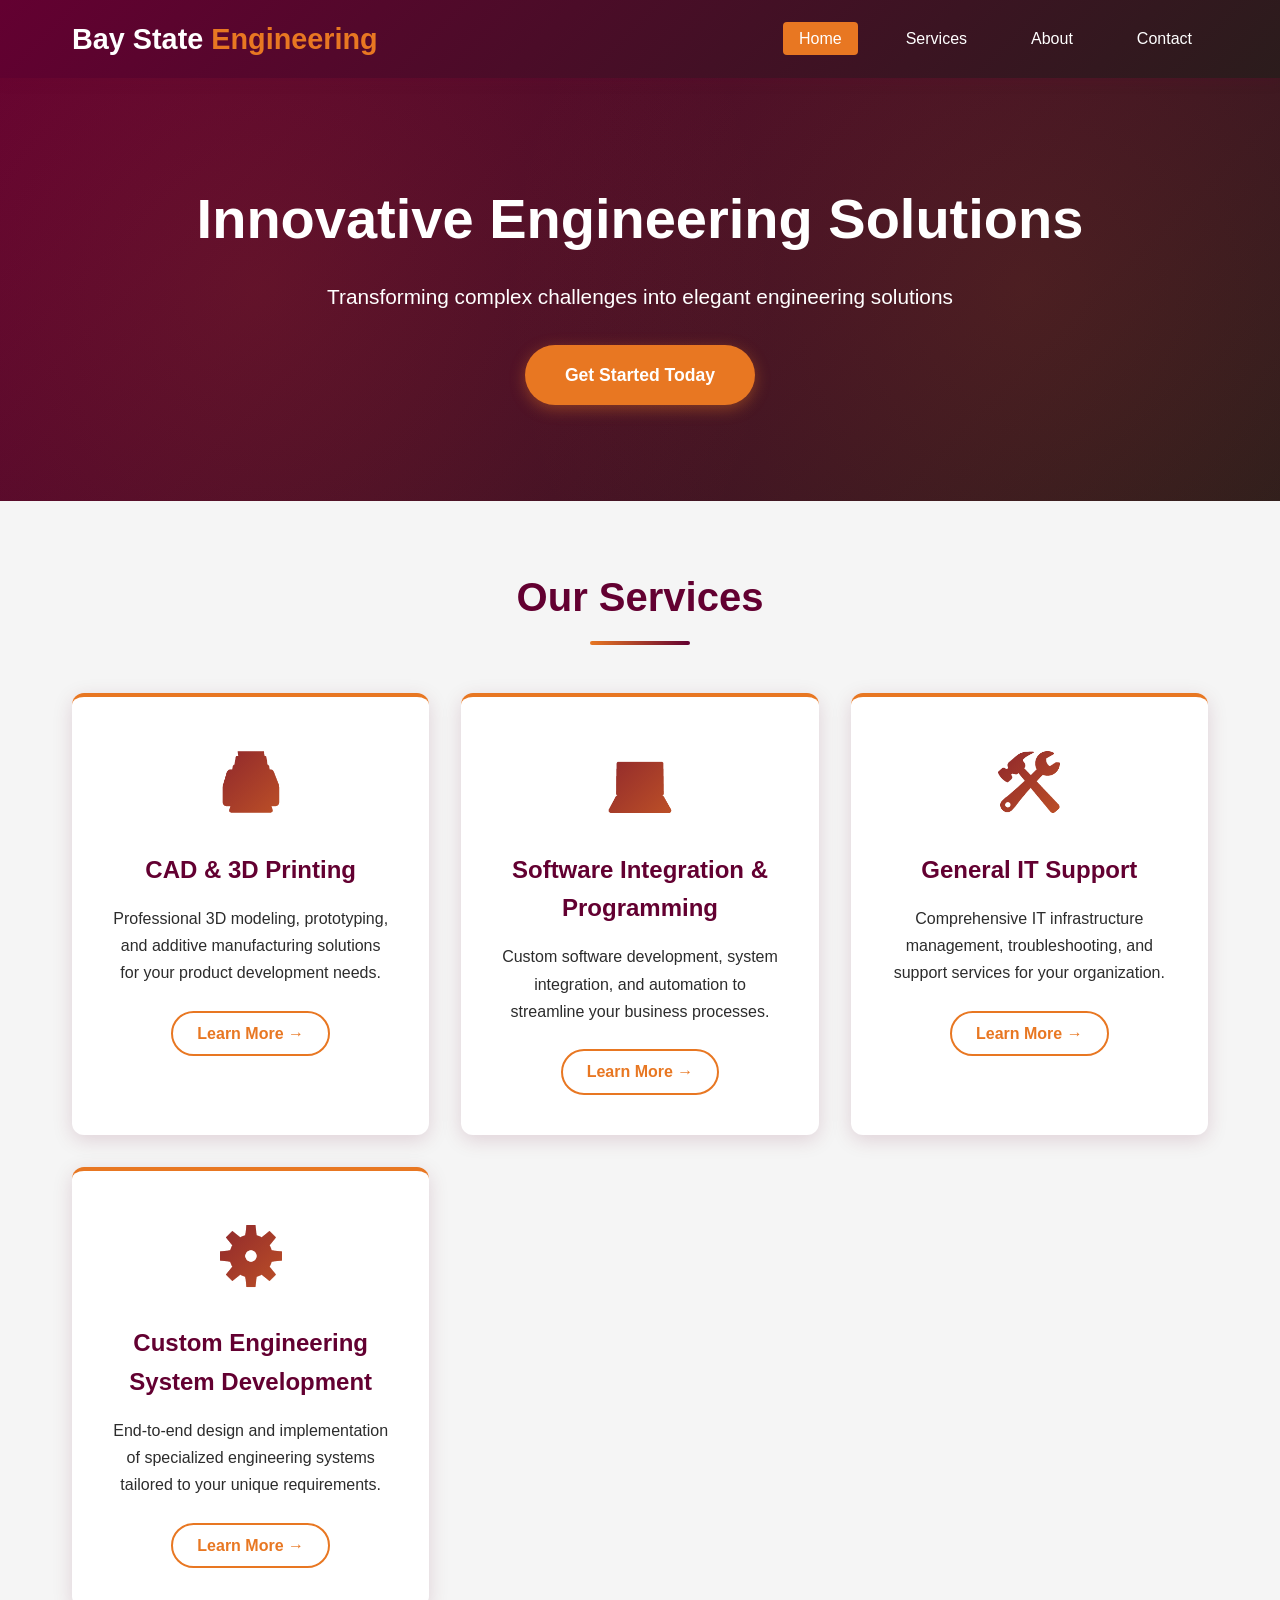
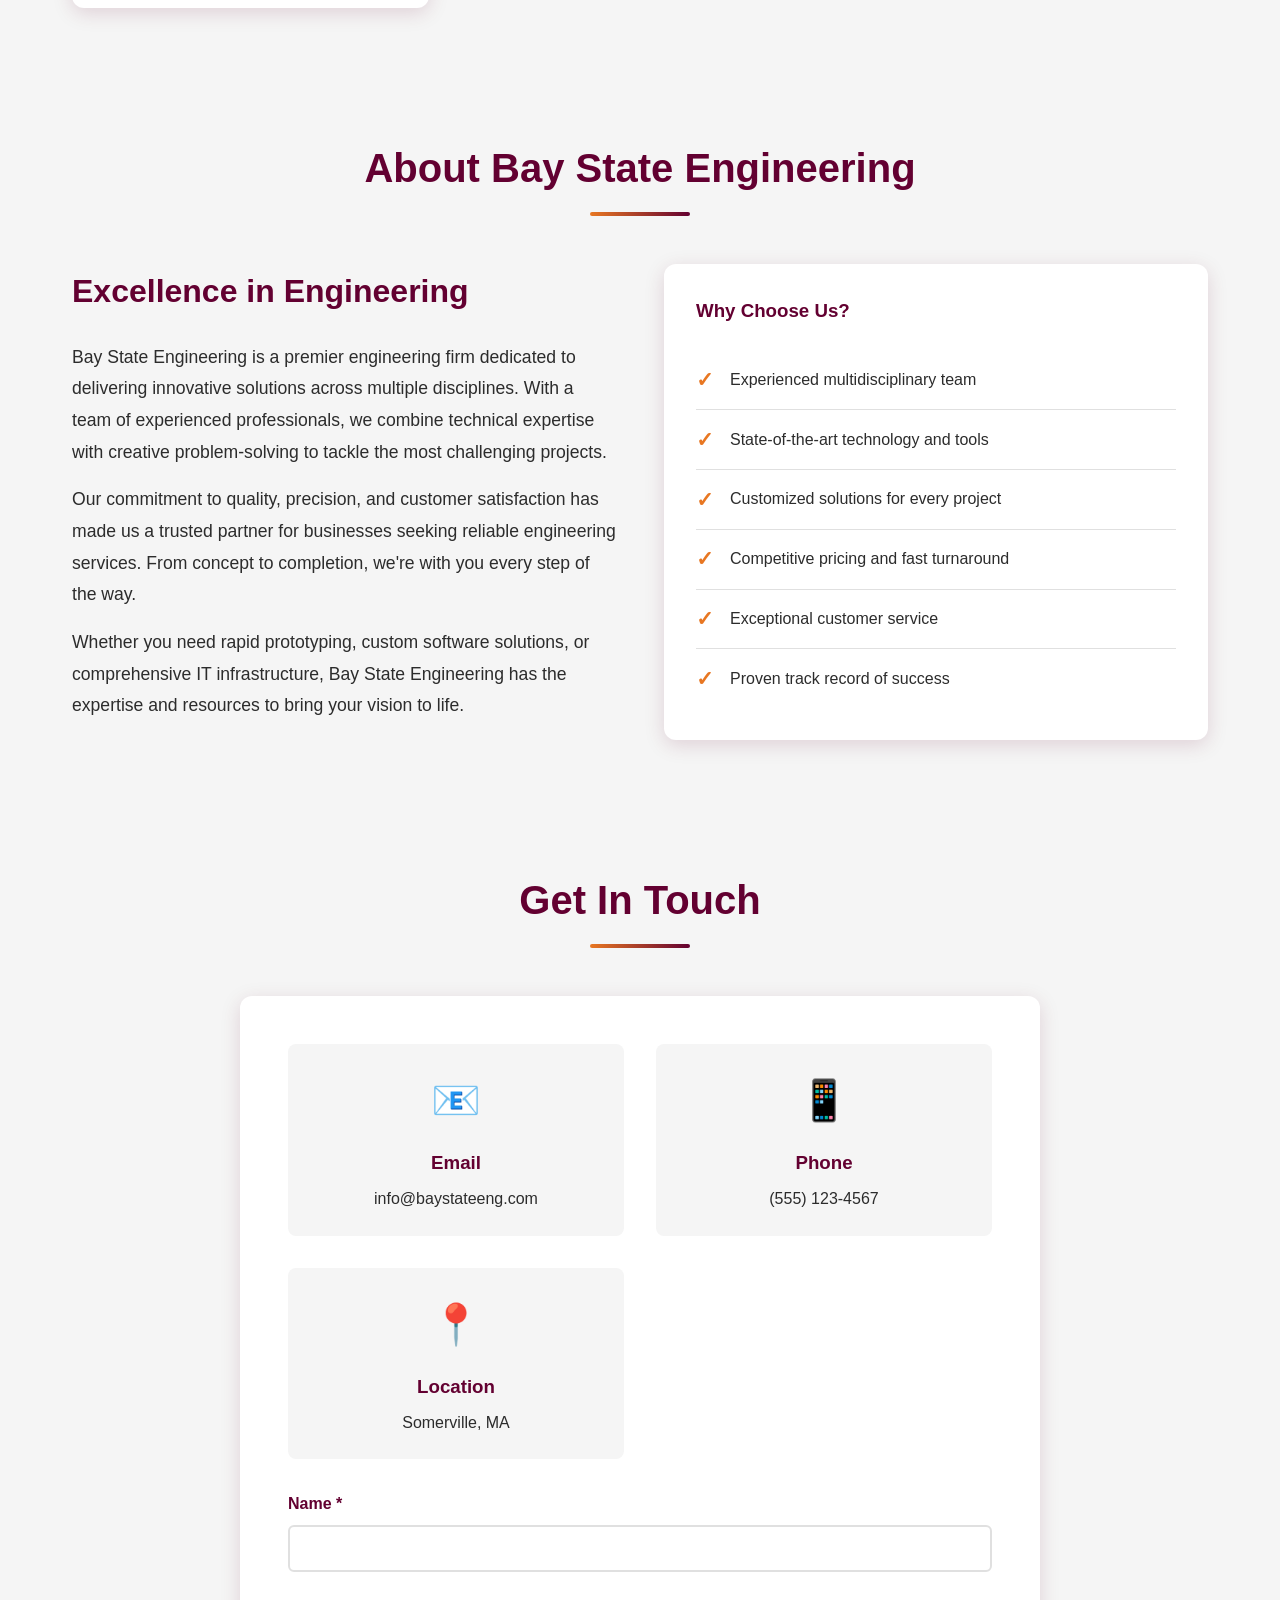
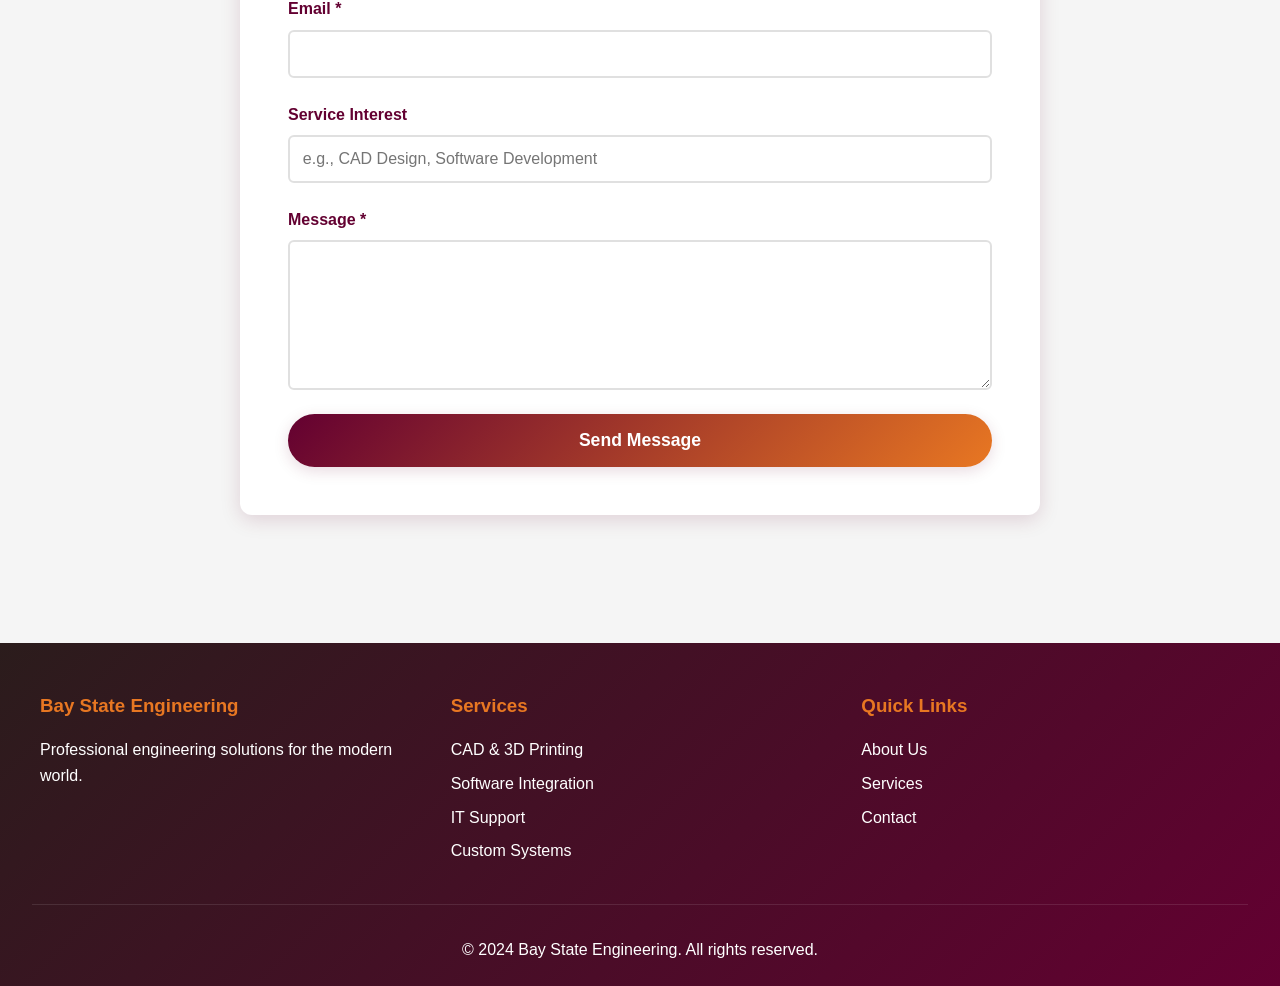
==== index.html @ 63175901 "Adding in initial website layout" ====
<!DOCTYPE html>
<html lang="en">
<head>
    <meta charset="UTF-8">
    <meta name="viewport" content="width=device-width, initial-scale=1.0">
    <title>Bay State Engineering - Professional Engineering Solutions</title>
    <link rel="stylesheet" href="styles.css">
</head>
<body>
    <!-- Navigation -->
    <nav class="navbar">
        <div class="nav-container">
            <a href="index.html" class="logo">
                <span>Bay State</span> <span class="logo-accent">Engineering</span>
            </a>
            <ul class="nav-menu">
                <li><a href="index.html">Home</a></li>
                <li><a href="#services">Services</a></li>
                <li><a href="#about">About</a></li>
                <li><a href="#contact">Contact</a></li>
            </ul>
        </div>
    </nav>

    <!-- Hero Section -->
    <section class="hero">
        <div class="hero-content">
            <h1>Innovative Engineering Solutions</h1>
            <p>Transforming complex challenges into elegant engineering solutions</p>
            <a href="#contact" class="cta-button">Get Started Today</a>
        </div>
    </section>

    <!-- Services Section -->
    <section id="services" class="container">
        <h2 class="section-title">Our Services</h2>
        <div class="services-grid">
            <div class="service-card">
                <div class="service-icon">🖨️</div>
                <h3>CAD & 3D Printing</h3>
                <p>Professional 3D modeling, prototyping, and additive manufacturing solutions for your product development needs.</p>
                <a href="cad-3d-printing.html" class="service-link">Learn More →</a>
            </div>

            <div class="service-card">
                <div class="service-icon">💻</div>
                <h3>Software Integration & Programming</h3>
                <p>Custom software development, system integration, and automation to streamline your business processes.</p>
                <a href="software-integration.html" class="service-link">Learn More →</a>
            </div>

            <div class="service-card">
                <div class="service-icon">🛠️</div>
                <h3>General IT Support</h3>
                <p>Comprehensive IT infrastructure management, troubleshooting, and support services for your organization.</p>
                <a href="it-support.html" class="service-link">Learn More →</a>
            </div>

            <div class="service-card">
                <div class="service-icon">⚙️</div>
                <h3>Custom Engineering System Development</h3>
                <p>End-to-end design and implementation of specialized engineering systems tailored to your unique requirements.</p>
                <a href="custom-systems.html" class="service-link">Learn More →</a>
            </div>
        </div>
    </section>

    <!-- About Section -->
    <section id="about" class="container">
        <h2 class="section-title">About Bay State Engineering</h2>
        <div class="about-content">
            <div class="about-text">
                <h2>Excellence in Engineering</h2>
                <p>Bay State Engineering is a premier engineering firm dedicated to delivering innovative solutions across multiple disciplines. With a team of experienced professionals, we combine technical expertise with creative problem-solving to tackle the most challenging projects.</p>
                <p>Our commitment to quality, precision, and customer satisfaction has made us a trusted partner for businesses seeking reliable engineering services. From concept to completion, we're with you every step of the way.</p>
                <p>Whether you need rapid prototyping, custom software solutions, or comprehensive IT infrastructure, Bay State Engineering has the expertise and resources to bring your vision to life.</p>
            </div>
            <div class="about-features">
                <h3>Why Choose Us?</h3>
                <ul>
                    <li>Experienced multidisciplinary team</li>
                    <li>State-of-the-art technology and tools</li>
                    <li>Customized solutions for every project</li>
                    <li>Competitive pricing and fast turnaround</li>
                    <li>Exceptional customer service</li>
                    <li>Proven track record of success</li>
                </ul>
            </div>
        </div>
    </section>

    <!-- Contact Section -->
    <section id="contact" class="container">
        <h2 class="section-title">Get In Touch</h2>
        <div class="contact-container">
            <div class="contact-info">
                <div class="contact-item">
                    <div class="contact-item-icon">📧</div>
                    <h3>Email</h3>
                    <p>info@baystateeng.com</p>
                </div>
                <div class="contact-item">
                    <div class="contact-item-icon">📱</div>
                    <h3>Phone</h3>
                    <p>(555) 123-4567</p>
                </div>
                <div class="contact-item">
                    <div class="contact-item-icon">📍</div>
                    <h3>Location</h3>
                    <p>Somerville, MA</p>
                </div>
            </div>

            <form class="contact-form" onsubmit="handleSubmit(event)">
                <div class="form-group">
                    <label for="name">Name *</label>
                    <input type="text" id="name" name="name" required>
                </div>
                <div class="form-group">
                    <label for="email">Email *</label>
                    <input type="email" id="email" name="email" required>
                </div>
                <div class="form-group">
                    <label for="service">Service Interest</label>
                    <input type="text" id="service" name="service" placeholder="e.g., CAD Design, Software Development">
                </div>
                <div class="form-group">
                    <label for="message">Message *</label>
                    <textarea id="message" name="message" required></textarea>
                </div>
                <button type="submit" class="submit-button">Send Message</button>
            </form>
        </div>
    </section>

    <!-- Footer -->
    <footer class="footer">
        <div class="footer-content">
            <div class="footer-section">
                <h3>Bay State Engineering</h3>
                <p>Professional engineering solutions for the modern world.</p>
            </div>
            <div class="footer-section">
                <h3>Services</h3>
                <ul>
                    <li><a href="cad-3d-printing.html">CAD & 3D Printing</a></li>
                    <li><a href="software-integration.html">Software Integration</a></li>
                    <li><a href="it-support.html">IT Support</a></li>
                    <li><a href="custom-systems.html">Custom Systems</a></li>
                </ul>
            </div>
            <div class="footer-section">
                <h3>Quick Links</h3>
                <ul>
                    <li><a href="#about">About Us</a></li>
                    <li><a href="#services">Services</a></li>
                    <li><a href="#contact">Contact</a></li>
                </ul>
            </div>
        </div>
        <div class="footer-bottom">
            <p>&copy; 2024 Bay State Engineering. All rights reserved.</p>
        </div>
    </footer>

    <script src="script.js"></script>
</body>
</html>
---- styles.css ----
:root {
    --vt-maroon: #630031;
    --vt-orange: #E87722;
    --vt-dark: #2b1c1c;
    --vt-light-gray: #f5f5f5;
    --vt-medium-gray: #e0e0e0;
    --text-dark: #2c2c2c;
    --text-light: #ffffff;
    --shadow: rgba(99, 0, 49, 0.15);
}

* {
    margin: 0;
    padding: 0;
    box-sizing: border-box;
}

body {
    font-family: 'Segoe UI', Tahoma, Geneva, Verdana, sans-serif;
    line-height: 1.6;
    color: var(--text-dark);
    background-color: var(--vt-light-gray);
}

/* Navigation */
.navbar {
    background: linear-gradient(135deg, var(--vt-maroon) 0%, var(--vt-dark) 100%);
    padding: 1rem 0;
    position: sticky;
    top: 0;
    z-index: 1000;
    box-shadow: 0 4px 12px var(--shadow);
}

.nav-container {
    max-width: 1200px;
    margin: 0 auto;
    padding: 0 2rem;
    display: flex;
    justify-content: space-between;
    align-items: center;
}

.logo {
    font-size: 1.8rem;
    font-weight: bold;
    color: var(--text-light);
    text-decoration: none;
    display: flex;
    align-items: center;
    gap: 0.5rem;
}

.logo-accent {
    color: var(--vt-orange);
}

.nav-menu {
    display: flex;
    list-style: none;
    gap: 2rem;
}

.nav-menu a {
    color: var(--text-light);
    text-decoration: none;
    font-weight: 500;
    transition: all 0.3s ease;
    padding: 0.5rem 1rem;
    border-radius: 4px;
}

.nav-menu a:hover {
    background-color: var(--vt-orange);
    transform: translateY(-2px);
}

/* Hero Section */
.hero {
    background: linear-gradient(135deg, var(--vt-maroon) 0%, var(--vt-dark) 100%);
    color: var(--text-light);
    padding: 6rem 2rem;
    text-align: center;
    position: relative;
    overflow: hidden;
}

.hero::before {
    content: '';
    position: absolute;
    top: 0;
    left: 0;
    right: 0;
    bottom: 0;
    background: 
        radial-gradient(circle at 20% 50%, rgba(232, 119, 34, 0.1) 0%, transparent 50%),
        radial-gradient(circle at 80% 50%, rgba(232, 119, 34, 0.1) 0%, transparent 50%);
}

.hero-content {
    max-width: 1200px;
    margin: 0 auto;
    position: relative;
    z-index: 1;
}

.hero h1 {
    font-size: 3.5rem;
    margin-bottom: 1rem;
    animation: fadeInUp 0.8s ease;
}

.hero p {
    font-size: 1.3rem;
    margin-bottom: 2rem;
    opacity: 0.95;
    animation: fadeInUp 0.8s ease 0.2s both;
}

.cta-button {
    display: inline-block;
    background-color: var(--vt-orange);
    color: var(--text-light);
    padding: 1rem 2.5rem;
    text-decoration: none;
    border-radius: 50px;
    font-weight: bold;
    font-size: 1.1rem;
    transition: all 0.3s ease;
    box-shadow: 0 4px 15px rgba(232, 119, 34, 0.4);
    animation: fadeInUp 0.8s ease 0.4s both;
}

.cta-button:hover {
    transform: translateY(-3px);
    box-shadow: 0 6px 20px rgba(232, 119, 34, 0.6);
}

/* Container */
.container {
    max-width: 1200px;
    margin: 0 auto;
    padding: 4rem 2rem;
}

/* Section Headings */
.section-title {
    text-align: center;
    font-size: 2.5rem;
    color: var(--vt-maroon);
    margin-bottom: 3rem;
    position: relative;
    padding-bottom: 1rem;
}

.section-title::after {
    content: '';
    position: absolute;
    bottom: 0;
    left: 50%;
    transform: translateX(-50%);
    width: 100px;
    height: 4px;
    background: linear-gradient(90deg, var(--vt-orange), var(--vt-maroon));
    border-radius: 2px;
}

/* Services Grid */
.services-grid {
    display: grid;
    grid-template-columns: repeat(auto-fit, minmax(280px, 1fr));
    gap: 2rem;
    margin-top: 3rem;
}

.service-card {
    background: white;
    padding: 2.5rem;
    border-radius: 12px;
    box-shadow: 0 5px 20px var(--shadow);
    transition: all 0.3s ease;
    border-top: 4px solid var(--vt-orange);
    text-align: center;
}

.service-card:hover {
    transform: translateY(-10px);
    box-shadow: 0 10px 30px rgba(99, 0, 49, 0.25);
}

.service-icon {
    font-size: 3.5rem;
    margin-bottom: 1.5rem;
    background: linear-gradient(135deg, var(--vt-maroon), var(--vt-orange));
    -webkit-background-clip: text;
    -webkit-text-fill-color: transparent;
    background-clip: text;
}

.service-card h3 {
    color: var(--vt-maroon);
    font-size: 1.5rem;
    margin-bottom: 1rem;
}

.service-card p {
    color: var(--text-dark);
    margin-bottom: 1.5rem;
    line-height: 1.7;
}

.service-link {
    display: inline-block;
    color: var(--vt-orange);
    text-decoration: none;
    font-weight: bold;
    transition: all 0.3s ease;
    padding: 0.5rem 1.5rem;
    border: 2px solid var(--vt-orange);
    border-radius: 25px;
}

.service-link:hover {
    background-color: var(--vt-orange);
    color: white;
    transform: scale(1.05);
}

/* About Section */
.about-content {
    display: grid;
    grid-template-columns: 1fr 1fr;
    gap: 3rem;
    align-items: center;
}

.about-text h2 {
    color: var(--vt-maroon);
    font-size: 2rem;
    margin-bottom: 1.5rem;
}

.about-text p {
    margin-bottom: 1rem;
    line-height: 1.8;
    font-size: 1.1rem;
}

.about-features {
    background: white;
    padding: 2rem;
    border-radius: 12px;
    box-shadow: 0 5px 20px var(--shadow);
}

.about-features h3 {
    color: var(--vt-maroon);
    margin-bottom: 1.5rem;
}

.about-features ul {
    list-style: none;
}

.about-features li {
    padding: 0.8rem 0;
    border-bottom: 1px solid var(--vt-medium-gray);
    display: flex;
    align-items: center;
    gap: 1rem;
}

.about-features li:last-child {
    border-bottom: none;
}

.about-features li::before {
    content: '✓';
    color: var(--vt-orange);
    font-weight: bold;
    font-size: 1.3rem;
}

/* Contact Section */
.contact-container {
    background: white;
    padding: 3rem;
    border-radius: 12px;
    box-shadow: 0 5px 20px var(--shadow);
    max-width: 800px;
    margin: 0 auto;
}

.contact-info {
    display: grid;
    grid-template-columns: repeat(auto-fit, minmax(250px, 1fr));
    gap: 2rem;
    margin-bottom: 2rem;
}

.contact-item {
    text-align: center;
    padding: 1.5rem;
    background: var(--vt-light-gray);
    border-radius: 8px;
}

.contact-item-icon {
    font-size: 2.5rem;
    color: var(--vt-orange);
    margin-bottom: 1rem;
}

.contact-item h3 {
    color: var(--vt-maroon);
    margin-bottom: 0.5rem;
}

.contact-form {
    display: grid;
    gap: 1.5rem;
}

.form-group {
    display: flex;
    flex-direction: column;
}

.form-group label {
    color: var(--vt-maroon);
    font-weight: 600;
    margin-bottom: 0.5rem;
}

.form-group input,
.form-group textarea {
    padding: 0.8rem;
    border: 2px solid var(--vt-medium-gray);
    border-radius: 6px;
    font-family: inherit;
    font-size: 1rem;
    transition: border-color 0.3s ease;
}

.form-group input:focus,
.form-group textarea:focus {
    outline: none;
    border-color: var(--vt-orange);
}

.form-group textarea {
    min-height: 150px;
    resize: vertical;
}

.submit-button {
    background: linear-gradient(135deg, var(--vt-maroon), var(--vt-orange));
    color: white;
    padding: 1rem 2rem;
    border: none;
    border-radius: 50px;
    font-size: 1.1rem;
    font-weight: bold;
    cursor: pointer;
    transition: all 0.3s ease;
    box-shadow: 0 4px 15px var(--shadow);
}

.submit-button:hover {
    transform: translateY(-2px);
    box-shadow: 0 6px 20px rgba(99, 0, 49, 0.3);
}

/* Footer */
.footer {
    background: linear-gradient(135deg, var(--vt-dark) 0%, var(--vt-maroon) 100%);
    color: var(--text-light);
    padding: 3rem 2rem 1.5rem;
    margin-top: 4rem;
}

.footer-content {
    max-width: 1200px;
    margin: 0 auto;
    display: grid;
    grid-template-columns: repeat(auto-fit, minmax(250px, 1fr));
    gap: 2rem;
    margin-bottom: 2rem;
}

.footer-section h3 {
    color: var(--vt-orange);
    margin-bottom: 1rem;
}

.footer-section ul {
    list-style: none;
}

.footer-section ul li {
    margin-bottom: 0.5rem;
}

.footer-section a {
    color: var(--text-light);
    text-decoration: none;
    transition: color 0.3s ease;
}

.footer-section a:hover {
    color: var(--vt-orange);
}

.footer-bottom {
    text-align: center;
    padding-top: 2rem;
    border-top: 1px solid rgba(255, 255, 255, 0.1);
}

/* Service Detail Pages */
.service-header {
    background: linear-gradient(135deg, var(--vt-maroon) 0%, var(--vt-dark) 100%);
    color: white;
    padding: 4rem 2rem;
    text-align: center;
}

.service-header h1 {
    font-size: 3rem;
    margin-bottom: 1rem;
}

.service-detail {
    background: white;
    padding: 3rem;
    border-radius: 12px;
    box-shadow: 0 5px 20px var(--shadow);
    margin-bottom: 2rem;
}

.service-detail h2 {
    color: var(--vt-maroon);
    margin-bottom: 1.5rem;
    font-size: 2rem;
}

.offerings-grid {
    display: grid;
    grid-template-columns: repeat(auto-fit, minmax(250px, 1fr));
    gap: 1.5rem;
    margin: 2rem 0;
}

.offering-item {
    background: var(--vt-light-gray);
    padding: 1.5rem;
    border-radius: 8px;
    border-left: 4px solid var(--vt-orange);
}

.offering-item h4 {
    color: var(--vt-maroon);
    margin-bottom: 0.5rem;
}

.projects-grid {
    display: grid;
    grid-template-columns: repeat(auto-fit, minmax(300px, 1fr));
    gap: 2rem;
    margin: 2rem 0;
}

.project-card {
    background: white;
    border-radius: 8px;
    overflow: hidden;
    box-shadow: 0 3px 15px var(--shadow);
    transition: transform 0.3s ease;
}

.project-card:hover {
    transform: translateY(-5px);
}

.project-placeholder {
    background: linear-gradient(135deg, var(--vt-maroon), var(--vt-orange));
    height: 200px;
    display: flex;
    align-items: center;
    justify-content: center;
    color: white;
    font-size: 3rem;
}

.project-content {
    padding: 1.5rem;
}

.project-content h3 {
    color: var(--vt-maroon);
    margin-bottom: 0.5rem;
}

.scheduling-section {
    background: linear-gradient(135deg, var(--vt-light-gray), white);
    padding: 2rem;
    border-radius: 12px;
    border: 2px solid var(--vt-orange);
}

/* Animations */
@keyframes fadeInUp {
    from {
        opacity: 0;
        transform: translateY(30px);
    }
    to {
        opacity: 1;
        transform: translateY(0);
    }
}

/* Responsive Design */
@media (max-width: 768px) {
    .nav-menu {
        flex-direction: column;
        gap: 1rem;
    }
    
    .hero h1 {
        font-size: 2.5rem;
    }
    
    .about-content {
        grid-template-columns: 1fr;
    }
    
    .services-grid {
        grid-template-columns: 1fr;
    }
    
    .section-title {
        font-size: 2rem;
    }
}
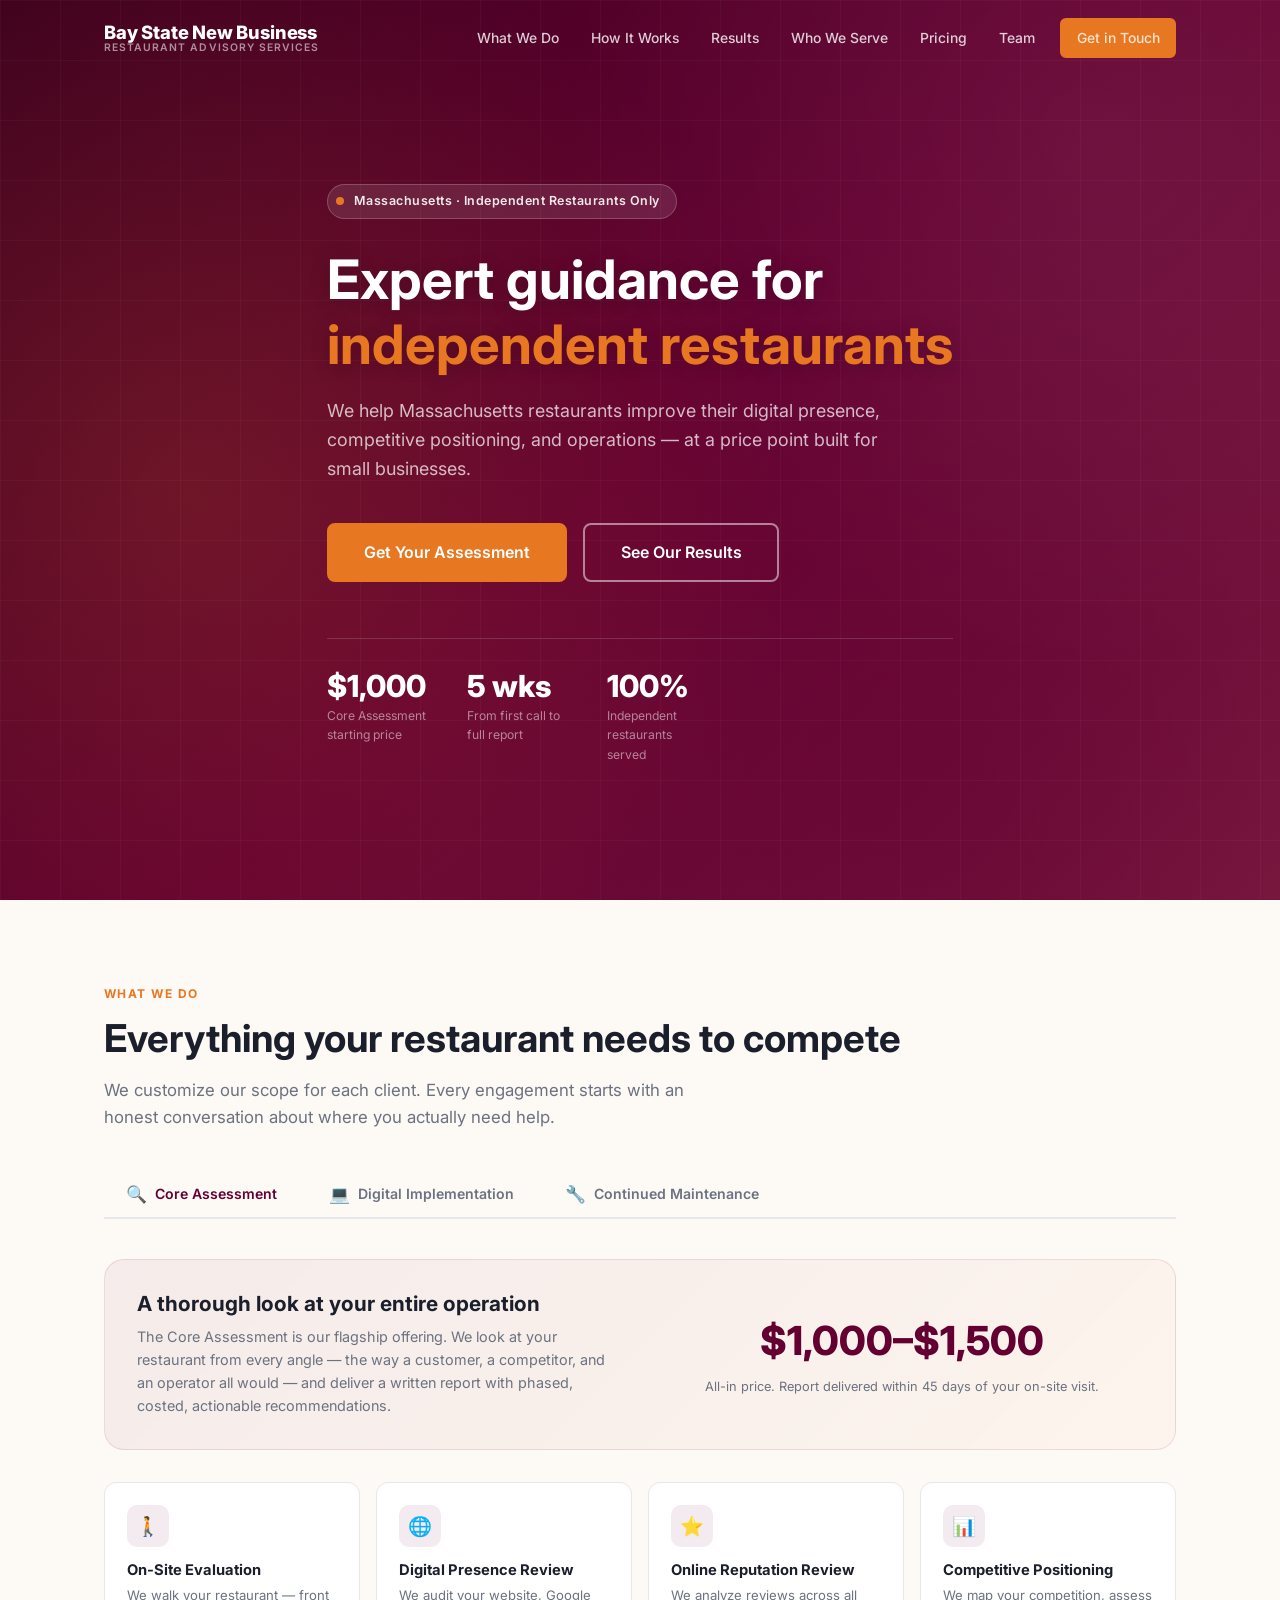
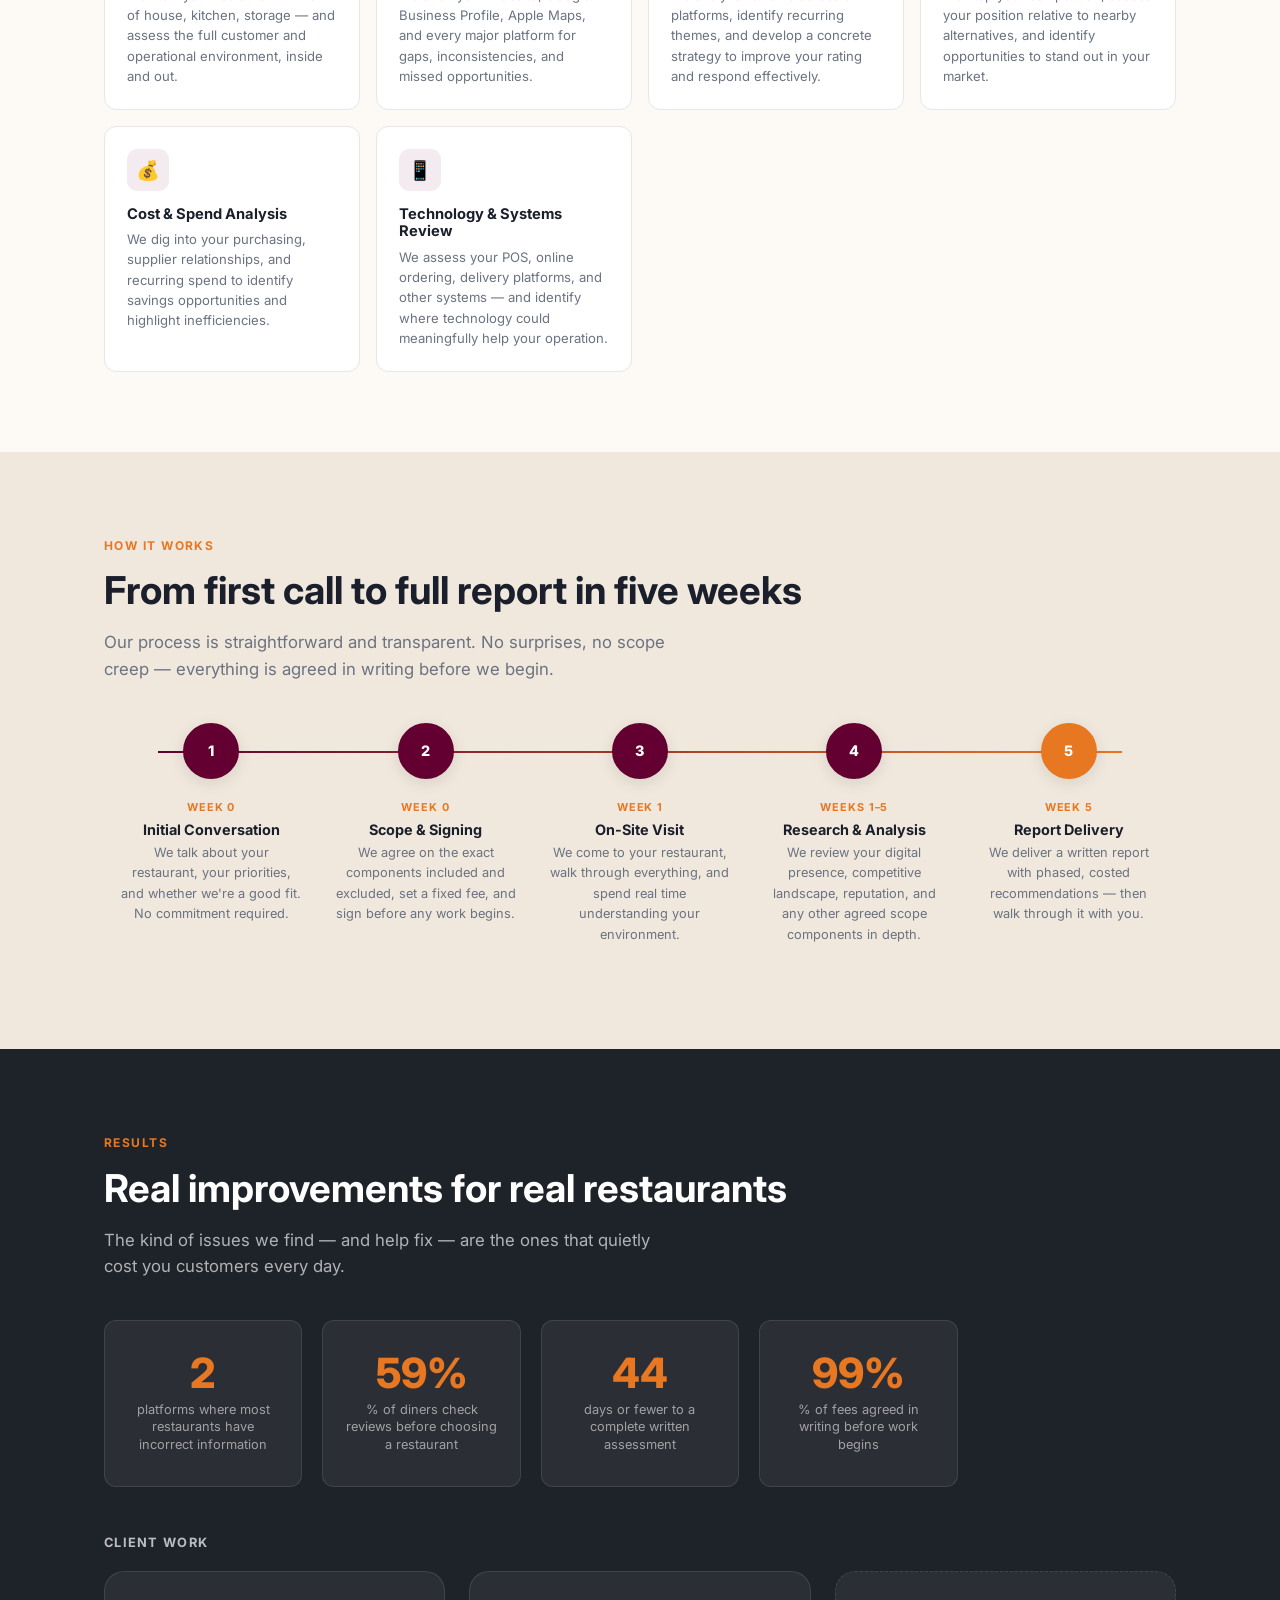
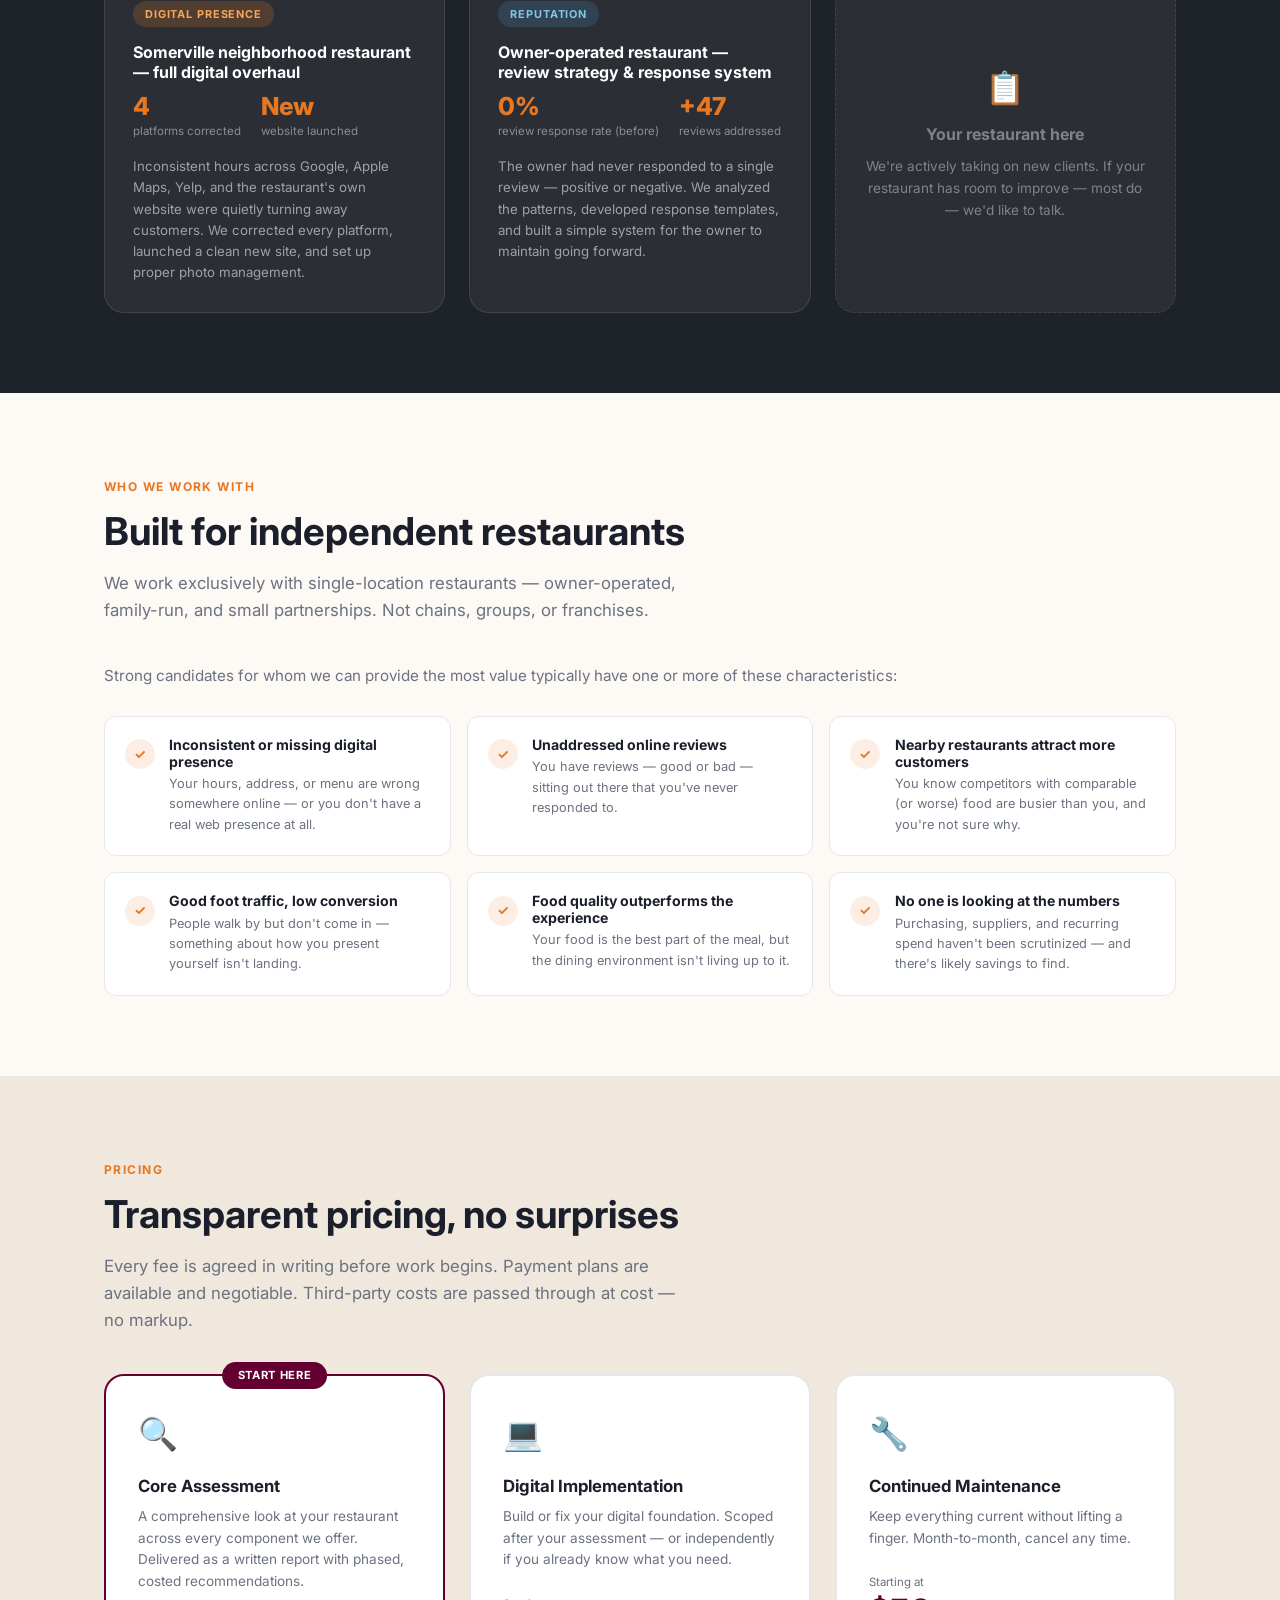
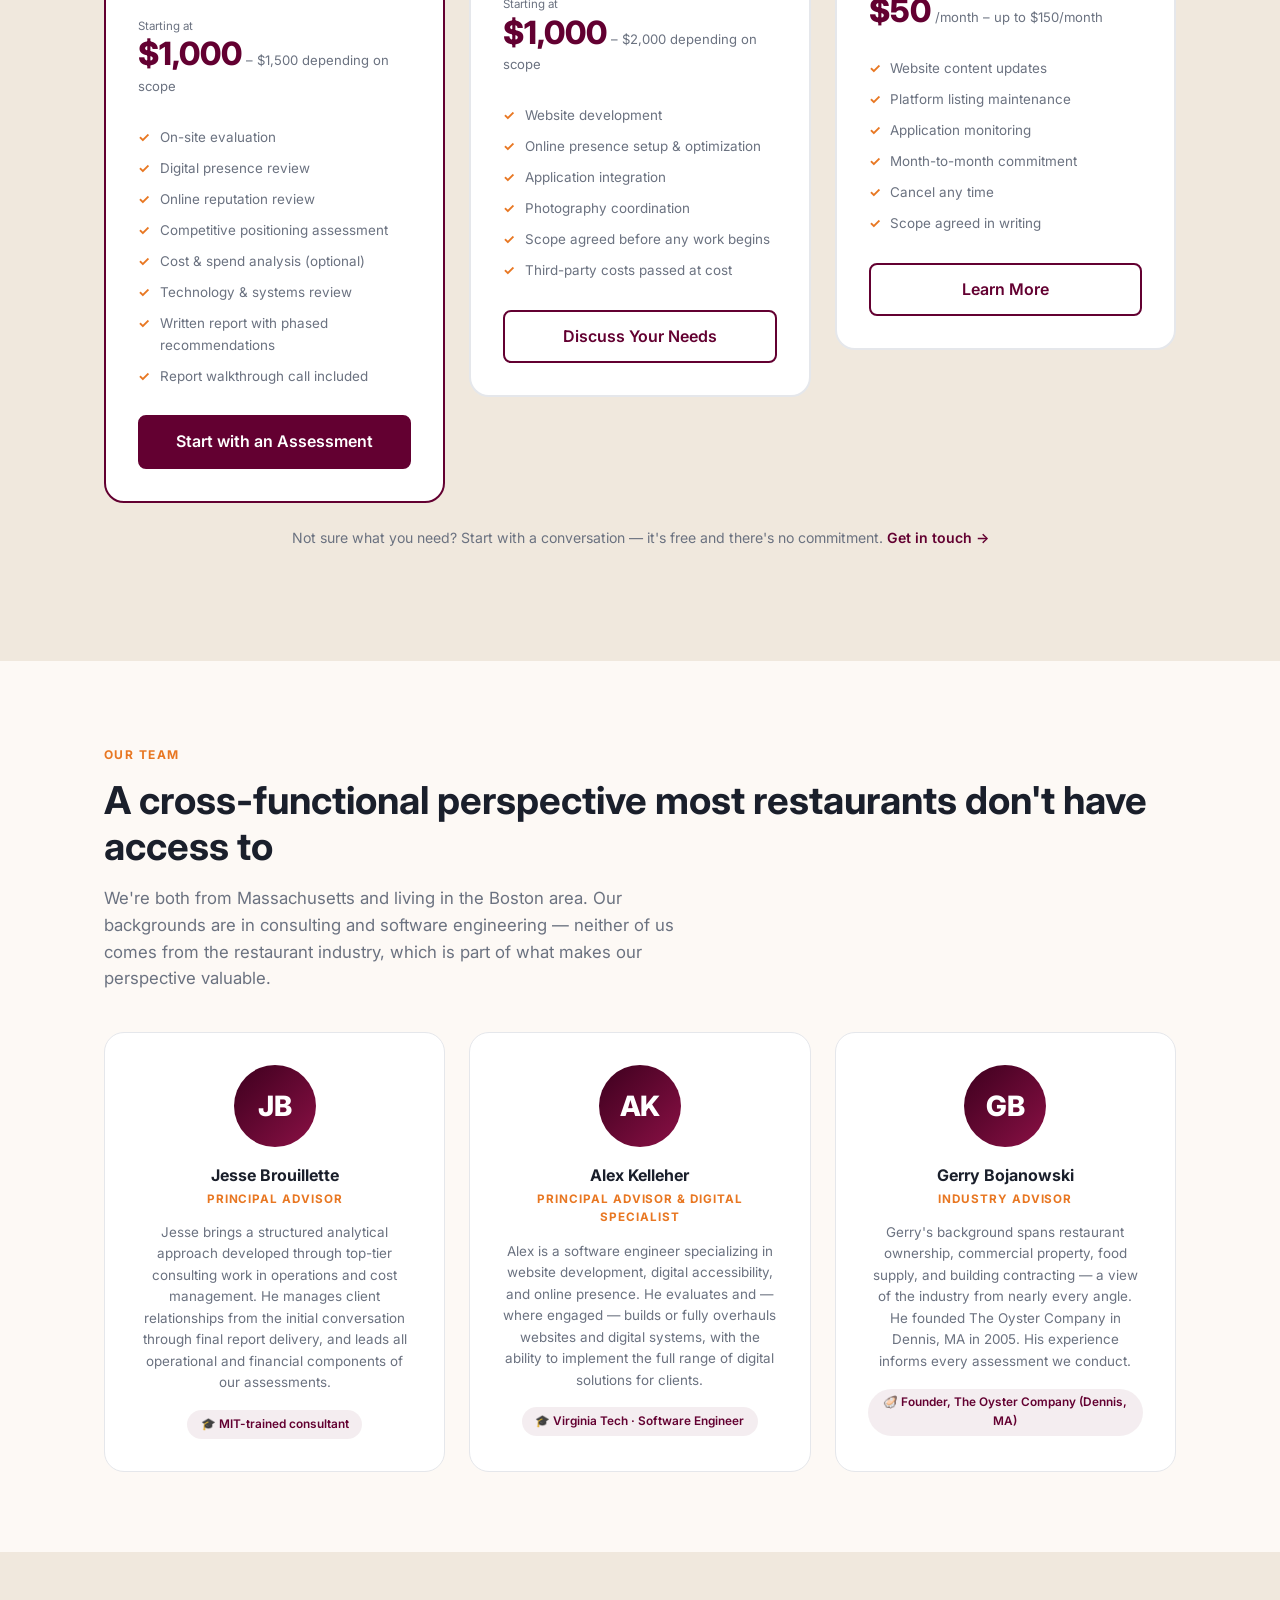
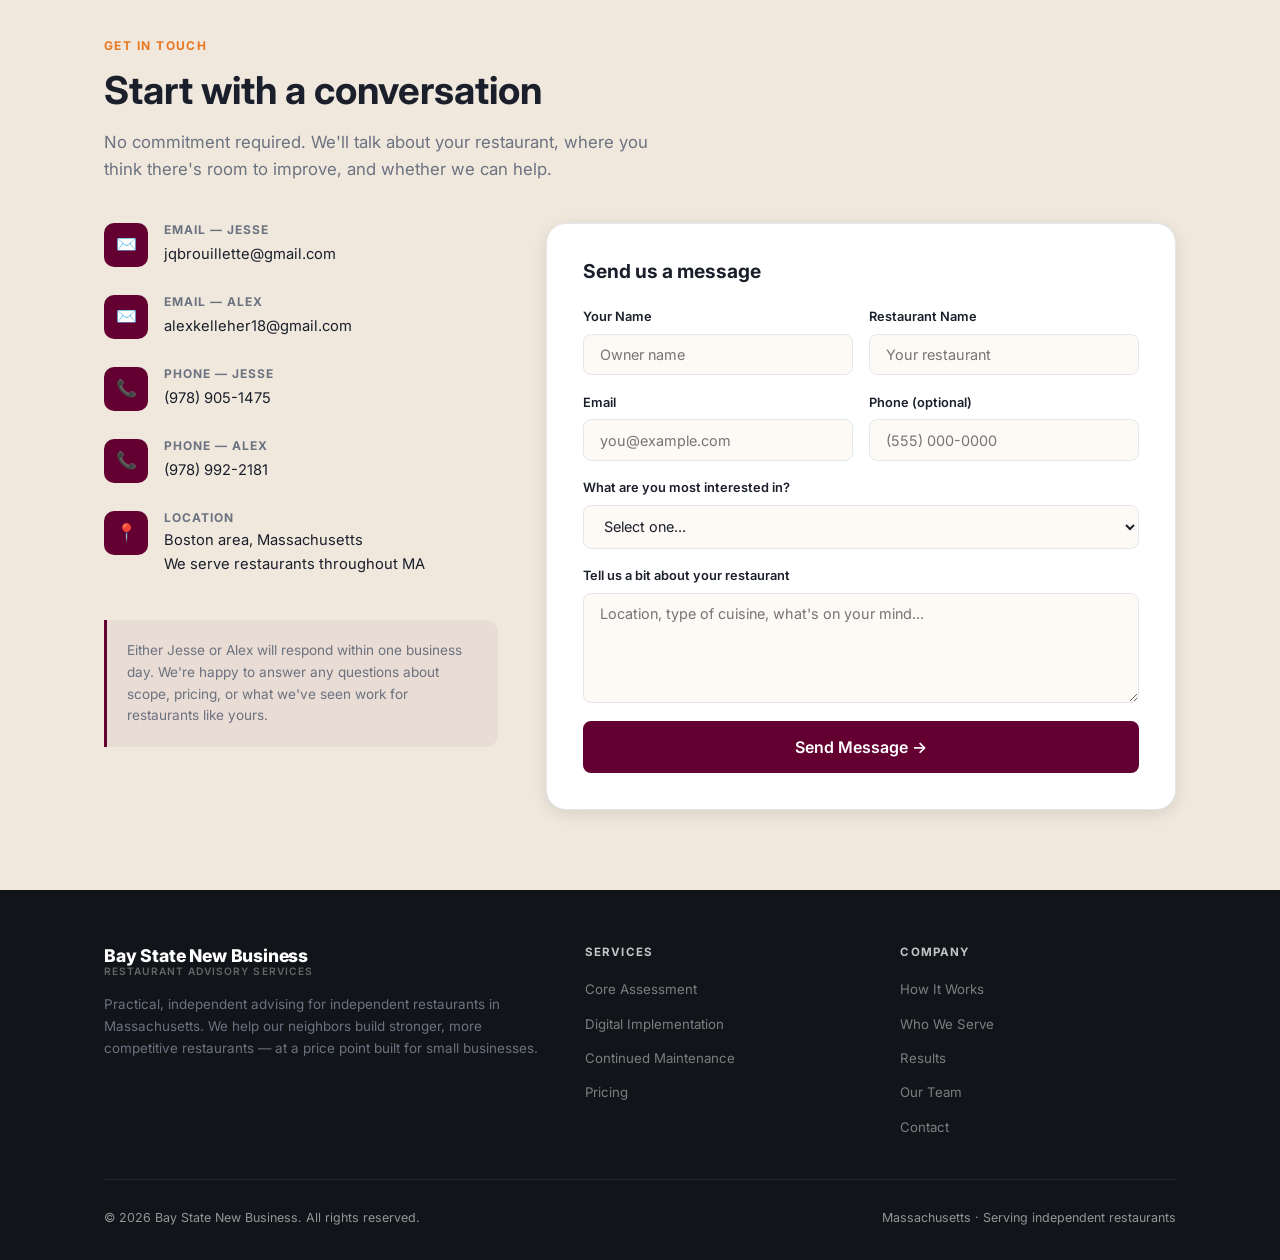
==== commit 8341926d: "Adding in new updates for BSE" ====
--- a/index.html
+++ b/index.html
@@ -1,168 +1,656 @@
 <!DOCTYPE html>
 <html lang="en">
 <head>
-    <meta charset="UTF-8">
-    <meta name="viewport" content="width=device-width, initial-scale=1.0">
-    <title>Bay State Engineering - Professional Engineering Solutions</title>
-    <link rel="stylesheet" href="styles.css">
+  <meta charset="UTF-8" />
+  <meta name="viewport" content="width=device-width, initial-scale=1.0" />
+  <title>Bay State New Business | Restaurant Advisory Services</title>
+  <meta name="description" content="Practical, independent advisory services for independent restaurants in Massachusetts. Digital presence, competitive positioning, and operations — at a price point built for small businesses." />
+  <link rel="preconnect" href="https://fonts.googleapis.com" />
+  <link rel="preconnect" href="https://fonts.gstatic.com" crossorigin />
+  <link href="https://fonts.googleapis.com/css2?family=Inter:wght@400;500;600;700;800&display=swap" rel="stylesheet" />
+  <link rel="stylesheet" href="styles.css" />
 </head>
 <body>
-    <!-- Navigation -->
-    <nav class="navbar">
-        <div class="nav-container">
-            <a href="index.html" class="logo">
-                <span>Bay State</span> <span class="logo-accent">Engineering</span>
-            </a>
-            <ul class="nav-menu">
-                <li><a href="index.html">Home</a></li>
-                <li><a href="#services">Services</a></li>
-                <li><a href="#about">About</a></li>
-                <li><a href="#contact">Contact</a></li>
-            </ul>
-        </div>
-    </nav>
-
-    <!-- Hero Section -->
-    <section class="hero">
-        <div class="hero-content">
-            <h1>Innovative Engineering Solutions</h1>
-            <p>Transforming complex challenges into elegant engineering solutions</p>
-            <a href="#contact" class="cta-button">Get Started Today</a>
-        </div>
-    </section>
-
-    <!-- Services Section -->
-    <section id="services" class="container">
-        <h2 class="section-title">Our Services</h2>
-        <div class="services-grid">
-            <div class="service-card">
-                <div class="service-icon">🖨️</div>
-                <h3>CAD & 3D Printing</h3>
-                <p>Professional 3D modeling, prototyping, and additive manufacturing solutions for your product development needs.</p>
-                <a href="cad-3d-printing.html" class="service-link">Learn More →</a>
+
+<!-- ── Navigation ─────────────────────────────────────────────────────────── -->
+<nav id="navbar">
+  <div class="container">
+    <div class="nav-inner">
+      <a href="#hero" class="nav-logo">
+        <span class="logo-main">Bay State New Business</span>
+        <span class="logo-sub">Restaurant Advisory Services</span>
+      </a>
+
+      <ul class="nav-links" id="navLinks">
+        <li><a href="#services">What We Do</a></li>
+        <li><a href="#process">How It Works</a></li>
+        <li><a href="#results">Results</a></li>
+        <li><a href="#who">Who We Serve</a></li>
+        <li><a href="#pricing">Pricing</a></li>
+        <li><a href="#team">Team</a></li>
+        <li class="nav-cta"><a href="#contact" class="btn btn-orange btn-sm">Get in Touch</a></li>
+      </ul>
+
+      <button class="hamburger" id="hamburger" aria-label="Toggle menu">
+        <span></span><span></span><span></span>
+      </button>
+    </div>
+  </div>
+</nav>
+
+<!-- ── Hero ───────────────────────────────────────────────────────────────── -->
+<section id="hero">
+  <div class="hero-bg-pattern"></div>
+  <div class="hero-grid-lines"></div>
+  <div class="container">
+    <div class="hero-content">
+      <div class="hero-badge">
+        <span class="badge-dot"></span>
+        Massachusetts · Independent Restaurants Only
+      </div>
+
+      <h1 class="hero-title">
+        Expert guidance for<br>
+        <em>independent restaurants</em>
+      </h1>
+
+      <p class="hero-sub">
+        We help Massachusetts restaurants improve their digital presence, competitive positioning, and operations — at a price point built for small businesses.
+      </p>
+
+      <div class="hero-actions">
+        <a href="#contact" class="btn btn-orange btn-lg">Get Your Assessment</a>
+        <a href="#results" class="btn btn-ghost btn-lg">See Our Results</a>
+      </div>
+
+      <hr class="hero-divider" />
+
+      <div class="hero-stats">
+        <div>
+          <div class="hero-stat-num">$1,000</div>
+          <div class="hero-stat-label">Core Assessment starting price</div>
+        </div>
+        <div>
+          <div class="hero-stat-num">5 wks</div>
+          <div class="hero-stat-label">From first call to full report</div>
+        </div>
+        <div>
+          <div class="hero-stat-num">100%</div>
+          <div class="hero-stat-label">Independent restaurants served</div>
+        </div>
+      </div>
+    </div>
+  </div>
+</section>
+
+<!-- ── Services ───────────────────────────────────────────────────────────── -->
+<section id="services" class="section">
+  <div class="container">
+    <div class="section-header">
+      <span class="section-label">What We Do</span>
+      <h2 class="section-title">Everything your restaurant needs to compete</h2>
+      <p class="section-subtitle">We customize our scope for each client. Every engagement starts with an honest conversation about where you actually need help.</p>
+    </div>
+
+    <div class="tab-bar">
+      <button class="tab-btn active" data-tab="assessment">
+        <span class="tab-icon">🔍</span> Core Assessment
+      </button>
+      <button class="tab-btn" data-tab="digital">
+        <span class="tab-icon">💻</span> Digital Implementation
+      </button>
+      <button class="tab-btn" data-tab="maintenance">
+        <span class="tab-icon">🔧</span> Continued Maintenance
+      </button>
+    </div>
+
+    <!-- Assessment Tab -->
+    <div class="tab-panel active" id="tab-assessment">
+      <div class="tab-intro">
+        <div>
+          <h3>A thorough look at your entire operation</h3>
+          <p>The Core Assessment is our flagship offering. We look at your restaurant from every angle — the way a customer, a competitor, and an operator all would — and deliver a written report with phased, costed, actionable recommendations.</p>
+        </div>
+        <div class="tab-intro-stat">
+          <div class="big">$1,000–$1,500</div>
+          <small>All-in price. Report delivered within 45 days of your on-site visit.</small>
+        </div>
+      </div>
+      <div class="service-grid">
+        <div class="service-card fade-up stagger-1">
+          <div class="service-card-icon">🚶</div>
+          <h4>On-Site Evaluation</h4>
+          <p>We walk your restaurant — front of house, kitchen, storage — and assess the full customer and operational environment, inside and out.</p>
+        </div>
+        <div class="service-card fade-up stagger-2">
+          <div class="service-card-icon">🌐</div>
+          <h4>Digital Presence Review</h4>
+          <p>We audit your website, Google Business Profile, Apple Maps, and every major platform for gaps, inconsistencies, and missed opportunities.</p>
+        </div>
+        <div class="service-card fade-up stagger-3">
+          <div class="service-card-icon">⭐</div>
+          <h4>Online Reputation Review</h4>
+          <p>We analyze reviews across all platforms, identify recurring themes, and develop a concrete strategy to improve your rating and respond effectively.</p>
+        </div>
+        <div class="service-card fade-up stagger-4">
+          <div class="service-card-icon">📊</div>
+          <h4>Competitive Positioning</h4>
+          <p>We map your competition, assess your position relative to nearby alternatives, and identify opportunities to stand out in your market.</p>
+        </div>
+        <div class="service-card fade-up stagger-5">
+          <div class="service-card-icon">💰</div>
+          <h4>Cost &amp; Spend Analysis</h4>
+          <p>We dig into your purchasing, supplier relationships, and recurring spend to identify savings opportunities and highlight inefficiencies.</p>
+        </div>
+        <div class="service-card fade-up stagger-6">
+          <div class="service-card-icon">📱</div>
+          <h4>Technology &amp; Systems Review</h4>
+          <p>We assess your POS, online ordering, delivery platforms, and other systems — and identify where technology could meaningfully help your operation.</p>
+        </div>
+      </div>
+    </div>
+
+    <!-- Digital Tab -->
+    <div class="tab-panel" id="tab-digital">
+      <div class="tab-intro">
+        <div>
+          <h3>Build or fix your digital foundation</h3>
+          <p>If your assessment surfaces digital gaps — or if you already know your online presence needs work — we can implement the solutions directly. No middlemen, no handoffs. Alex builds it himself.</p>
+        </div>
+        <div class="tab-intro-stat">
+          <div class="big">$1,000–$2,000</div>
+          <small>Scope agreed in writing before any work begins. Third-party costs passed through at cost.</small>
+        </div>
+      </div>
+      <div class="service-grid">
+        <div class="service-card fade-up stagger-1">
+          <div class="service-card-icon">🖥️</div>
+          <h4>Website Development</h4>
+          <p>A clean, fast, mobile-optimized website that represents your restaurant well and helps customers find, trust, and choose you.</p>
+        </div>
+        <div class="service-card fade-up stagger-2">
+          <div class="service-card-icon">📍</div>
+          <h4>Online Presence Setup</h4>
+          <p>Google Business Profile, Apple Maps, Yelp, and every platform — fully set up, accurate, consistent, and optimized to be found.</p>
+        </div>
+        <div class="service-card fade-up stagger-3">
+          <div class="service-card-icon">🔗</div>
+          <h4>Application Integration</h4>
+          <p>Connect your ordering systems, reservation tools, POS, and delivery platforms so everything works together without manual workarounds.</p>
+        </div>
+        <div class="service-card fade-up stagger-4">
+          <div class="service-card-icon">📸</div>
+          <h4>Photography Coordination</h4>
+          <p>We'll help coordinate and direct photography to give your digital presence the visual quality that converts browsers into diners.</p>
+        </div>
+      </div>
+    </div>
+
+    <!-- Maintenance Tab -->
+    <div class="tab-panel" id="tab-maintenance">
+      <div class="tab-intro">
+        <div>
+          <h3>Keep everything current without lifting a finger</h3>
+          <p>Once your digital presence is in order, we can maintain it on an ongoing basis — so your hours, menu, photos, and profiles stay accurate, and your website stays working.</p>
+        </div>
+        <div class="tab-intro-stat">
+          <div class="big">$50–$150<span style="font-size:1rem;font-weight:400">/mo</span></div>
+          <small>Month-to-month. Cancel any time. Scope agreed in writing.</small>
+        </div>
+      </div>
+      <div class="service-grid">
+        <div class="service-card fade-up stagger-1">
+          <div class="service-card-icon">✏️</div>
+          <h4>Website Updating</h4>
+          <p>Menu changes, hours updates, seasonal content, new photos — we handle all updates to keep your site accurate and fresh.</p>
+        </div>
+        <div class="service-card fade-up stagger-2">
+          <div class="service-card-icon">🗺️</div>
+          <h4>Digital Presence Upkeep</h4>
+          <p>We monitor and update your Google, Apple Maps, Yelp, and other platform listings so your information is always correct.</p>
+        </div>
+        <div class="service-card fade-up stagger-3">
+          <div class="service-card-icon">⚙️</div>
+          <h4>Application Monitoring</h4>
+          <p>We keep an eye on your integrations and configurations — catching and fixing issues before they affect your guests or your operation.</p>
+        </div>
+      </div>
+    </div>
+  </div>
+</section>
+
+<!-- ── Process ─────────────────────────────────────────────────────────────── -->
+<section id="process" class="section section-alt">
+  <div class="container">
+    <div class="section-header">
+      <span class="section-label">How It Works</span>
+      <h2 class="section-title">From first call to full report in five weeks</h2>
+      <p class="section-subtitle">Our process is straightforward and transparent. No surprises, no scope creep — everything is agreed in writing before we begin.</p>
+    </div>
+
+    <div class="process-grid">
+      <div class="process-step fade-up stagger-1">
+        <div class="step-circle active-step"><span>1</span></div>
+        <div class="week-tag">Week 0</div>
+        <h4>Initial Conversation</h4>
+        <p>We talk about your restaurant, your priorities, and whether we're a good fit. No commitment required.</p>
+      </div>
+      <div class="process-step fade-up stagger-2">
+        <div class="step-circle active-step"><span>2</span></div>
+        <div class="week-tag">Week 0</div>
+        <h4>Scope &amp; Signing</h4>
+        <p>We agree on the exact components included and excluded, set a fixed fee, and sign before any work begins.</p>
+      </div>
+      <div class="process-step fade-up stagger-3">
+        <div class="step-circle active-step"><span>3</span></div>
+        <div class="week-tag">Week 1</div>
+        <h4>On-Site Visit</h4>
+        <p>We come to your restaurant, walk through everything, and spend real time understanding your environment.</p>
+      </div>
+      <div class="process-step fade-up stagger-4">
+        <div class="step-circle active-step"><span>4</span></div>
+        <div class="week-tag">Weeks 1–5</div>
+        <h4>Research &amp; Analysis</h4>
+        <p>We review your digital presence, competitive landscape, reputation, and any other agreed scope components in depth.</p>
+      </div>
+      <div class="process-step fade-up stagger-5">
+        <div class="step-circle orange-step"><span>5</span></div>
+        <div class="week-tag">Week 5</div>
+        <h4>Report Delivery</h4>
+        <p>We deliver a written report with phased, costed recommendations — then walk through it with you.</p>
+      </div>
+    </div>
+  </div>
+</section>
+
+<!-- ── Results ─────────────────────────────────────────────────────────────── -->
+<section id="results" class="section section-dark">
+  <div class="container">
+    <div class="section-header">
+      <span class="section-label">Results</span>
+      <h2 class="section-title">Real improvements for real restaurants</h2>
+      <p class="section-subtitle">The kind of issues we find — and help fix — are the ones that quietly cost you customers every day.</p>
+    </div>
+
+    <div class="impact-stats">
+      <div class="impact-stat fade-up stagger-1">
+        <div class="impact-num" data-count="3">0</div>
+        <div class="impact-label">platforms where most restaurants have incorrect information</div>
+      </div>
+      <div class="impact-stat fade-up stagger-2">
+        <div class="impact-num" data-count="60">0</div>
+        <div class="impact-label">% of diners check reviews before choosing a restaurant</div>
+      </div>
+      <div class="impact-stat fade-up stagger-3">
+        <div class="impact-num" data-count="45">0</div>
+        <div class="impact-label">days or fewer to a complete written assessment</div>
+      </div>
+      <div class="impact-stat fade-up stagger-4">
+        <div class="impact-num" data-count="100">0</div>
+        <div class="impact-label">% of fees agreed in writing before work begins</div>
+      </div>
+    </div>
+
+    <h3 style="color: rgba(255,255,255,.7); font-size: .8rem; font-weight: 700; letter-spacing: .1em; text-transform: uppercase; margin-bottom: 1.25rem;">Client Work</h3>
+
+    <div class="case-studies-grid">
+      <div class="case-card fade-up stagger-1">
+        <span class="case-tag tag-digital">Digital Presence</span>
+        <h3>Somerville neighborhood restaurant — full digital overhaul</h3>
+        <div class="case-metrics">
+          <div class="case-metric">
+            <span class="case-metric-val">4</span>
+            <span class="case-metric-lbl">platforms corrected</span>
+          </div>
+          <div class="case-metric">
+            <span class="case-metric-val">New</span>
+            <span class="case-metric-lbl">website launched</span>
+          </div>
+        </div>
+        <p>Inconsistent hours across Google, Apple Maps, Yelp, and the restaurant's own website were quietly turning away customers. We corrected every platform, launched a clean new site, and set up proper photo management.</p>
+      </div>
+
+      <div class="case-card fade-up stagger-2">
+        <span class="case-tag tag-review">Reputation</span>
+        <h3>Owner-operated restaurant — review strategy &amp; response system</h3>
+        <div class="case-metrics">
+          <div class="case-metric">
+            <span class="case-metric-val">0%</span>
+            <span class="case-metric-lbl">review response rate (before)</span>
+          </div>
+          <div class="case-metric">
+            <span class="case-metric-val">+47</span>
+            <span class="case-metric-lbl">reviews addressed</span>
+          </div>
+        </div>
+        <p>The owner had never responded to a single review — positive or negative. We analyzed the patterns, developed response templates, and built a simple system for the owner to maintain going forward.</p>
+      </div>
+
+      <div class="case-card case-placeholder-card fade-up stagger-3">
+        <div class="ph-icon">📋</div>
+        <h3 style="color: rgba(255,255,255,.4);">Your restaurant here</h3>
+        <p>We're actively taking on new clients. If your restaurant has room to improve — most do — we'd like to talk.</p>
+      </div>
+    </div>
+  </div>
+</section>
+
+<!-- ── Who We Work With ────────────────────────────────────────────────────── -->
+<section id="who" class="section">
+  <div class="container">
+    <div class="section-header">
+      <span class="section-label">Who We Work With</span>
+      <h2 class="section-title">Built for independent restaurants</h2>
+      <p class="section-subtitle">We work exclusively with single-location restaurants — owner-operated, family-run, and small partnerships. Not chains, groups, or franchises.</p>
+    </div>
+
+    <p style="margin-bottom: 1.75rem; font-size: .95rem; color: var(--text-muted);">Strong candidates for whom we can provide the most value typically have one or more of these characteristics:</p>
+
+    <div class="ideal-grid">
+      <div class="ideal-card fade-up stagger-1">
+        <div class="ideal-icon">✓</div>
+        <div>
+          <h4>Inconsistent or missing digital presence</h4>
+          <p>Your hours, address, or menu are wrong somewhere online — or you don't have a real web presence at all.</p>
+        </div>
+      </div>
+      <div class="ideal-card fade-up stagger-2">
+        <div class="ideal-icon">✓</div>
+        <div>
+          <h4>Unaddressed online reviews</h4>
+          <p>You have reviews — good or bad — sitting out there that you've never responded to.</p>
+        </div>
+      </div>
+      <div class="ideal-card fade-up stagger-3">
+        <div class="ideal-icon">✓</div>
+        <div>
+          <h4>Nearby restaurants attract more customers</h4>
+          <p>You know competitors with comparable (or worse) food are busier than you, and you're not sure why.</p>
+        </div>
+      </div>
+      <div class="ideal-card fade-up stagger-4">
+        <div class="ideal-icon">✓</div>
+        <div>
+          <h4>Good foot traffic, low conversion</h4>
+          <p>People walk by but don't come in — something about how you present yourself isn't landing.</p>
+        </div>
+      </div>
+      <div class="ideal-card fade-up stagger-5">
+        <div class="ideal-icon">✓</div>
+        <div>
+          <h4>Food quality outperforms the experience</h4>
+          <p>Your food is the best part of the meal, but the dining environment isn't living up to it.</p>
+        </div>
+      </div>
+      <div class="ideal-card fade-up stagger-6">
+        <div class="ideal-icon">✓</div>
+        <div>
+          <h4>No one is looking at the numbers</h4>
+          <p>Purchasing, suppliers, and recurring spend haven't been scrutinized — and there's likely savings to find.</p>
+        </div>
+      </div>
+    </div>
+  </div>
+</section>
+
+<!-- ── Pricing ─────────────────────────────────────────────────────────────── -->
+<section id="pricing" class="section section-alt">
+  <div class="container">
+    <div class="section-header">
+      <span class="section-label">Pricing</span>
+      <h2 class="section-title">Transparent pricing, no surprises</h2>
+      <p class="section-subtitle">Every fee is agreed in writing before work begins. Payment plans are available and negotiable. Third-party costs are passed through at cost — no markup.</p>
+    </div>
+
+    <div class="pricing-grid">
+      <div class="pricing-card featured fade-up stagger-1">
+        <div class="pricing-best">Start Here</div>
+        <div class="pricing-icon">🔍</div>
+        <div class="pricing-name">Core Assessment</div>
+        <p class="pricing-desc">A comprehensive look at your restaurant across every component we offer. Delivered as a written report with phased, costed recommendations.</p>
+        <div class="pricing-amount">
+          <span class="pricing-from">Starting at</span>
+          <span class="pricing-num">$1,000</span>
+          <span class="pricing-per">– $1,500 depending on scope</span>
+        </div>
+        <ul class="pricing-features">
+          <li>On-site evaluation</li>
+          <li>Digital presence review</li>
+          <li>Online reputation review</li>
+          <li>Competitive positioning assessment</li>
+          <li>Cost &amp; spend analysis (optional)</li>
+          <li>Technology &amp; systems review</li>
+          <li>Written report with phased recommendations</li>
+          <li>Report walkthrough call included</li>
+        </ul>
+        <a href="#contact" class="btn btn-primary form-submit">Start with an Assessment</a>
+      </div>
+
+      <div class="pricing-card fade-up stagger-2">
+        <div class="pricing-icon">💻</div>
+        <div class="pricing-name">Digital Implementation</div>
+        <p class="pricing-desc">Build or fix your digital foundation. Scoped after your assessment — or independently if you already know what you need.</p>
+        <div class="pricing-amount">
+          <span class="pricing-from">Starting at</span>
+          <span class="pricing-num">$1,000</span>
+          <span class="pricing-per">– $2,000 depending on scope</span>
+        </div>
+        <ul class="pricing-features">
+          <li>Website development</li>
+          <li>Online presence setup &amp; optimization</li>
+          <li>Application integration</li>
+          <li>Photography coordination</li>
+          <li>Scope agreed before any work begins</li>
+          <li>Third-party costs passed at cost</li>
+        </ul>
+        <a href="#contact" class="btn btn-secondary form-submit">Discuss Your Needs</a>
+      </div>
+
+      <div class="pricing-card fade-up stagger-3">
+        <div class="pricing-icon">🔧</div>
+        <div class="pricing-name">Continued Maintenance</div>
+        <p class="pricing-desc">Keep everything current without lifting a finger. Month-to-month, cancel any time.</p>
+        <div class="pricing-amount">
+          <span class="pricing-from">Starting at</span>
+          <span class="pricing-num">$50</span>
+          <span class="pricing-per">/month – up to $150/month</span>
+        </div>
+        <ul class="pricing-features">
+          <li>Website content updates</li>
+          <li>Platform listing maintenance</li>
+          <li>Application monitoring</li>
+          <li>Month-to-month commitment</li>
+          <li>Cancel any time</li>
+          <li>Scope agreed in writing</li>
+        </ul>
+        <a href="#contact" class="btn btn-secondary form-submit">Learn More</a>
+      </div>
+    </div>
+
+    <p class="pricing-note-top" style="margin-top: 1.5rem; text-align: center;">
+      Not sure what you need? Start with a conversation — it's free and there's no commitment.
+      <a href="#contact" style="color: var(--maroon); font-weight: 600; text-decoration: none;"> Get in touch →</a>
+    </p>
+  </div>
+</section>
+
+<!-- ── Team ────────────────────────────────────────────────────────────────── -->
+<section id="team" class="section">
+  <div class="container">
+    <div class="section-header">
+      <span class="section-label">Our Team</span>
+      <h2 class="section-title">A cross-functional perspective most restaurants don't have access to</h2>
+      <p class="section-subtitle">We're both from Massachusetts and living in the Boston area. Our backgrounds are in consulting and software engineering — neither of us comes from the restaurant industry, which is part of what makes our perspective valuable.</p>
+    </div>
+
+    <div class="team-grid">
+      <div class="team-card fade-up stagger-1">
+        <div class="team-avatar">JB</div>
+        <h3 class="team-name">Jesse Brouillette</h3>
+        <div class="team-role">Principal Advisor</div>
+        <p class="team-bio">Jesse brings a structured analytical approach developed through top-tier consulting work in operations and cost management. He manages client relationships from the initial conversation through final report delivery, and leads all operational and financial components of our assessments.</p>
+        <span class="team-credential">🎓 MIT-trained consultant</span>
+      </div>
+
+      <div class="team-card fade-up stagger-2">
+        <div class="team-avatar">AK</div>
+        <h3 class="team-name">Alex Kelleher</h3>
+        <div class="team-role">Principal Advisor &amp; Digital Specialist</div>
+        <p class="team-bio">Alex is a software engineer specializing in website development, digital accessibility, and online presence. He evaluates and — where engaged — builds or fully overhauls websites and digital systems, with the ability to implement the full range of digital solutions for clients.</p>
+        <span class="team-credential">🎓 Virginia Tech · Software Engineer</span>
+      </div>
+
+      <div class="team-card fade-up stagger-3">
+        <div class="team-avatar">GB</div>
+        <h3 class="team-name">Gerry Bojanowski</h3>
+        <div class="team-role">Industry Advisor</div>
+        <p class="team-bio">Gerry's background spans restaurant ownership, commercial property, food supply, and building contracting — a view of the industry from nearly every angle. He founded The Oyster Company in Dennis, MA in 2005. His experience informs every assessment we conduct.</p>
+        <span class="team-credential">🦪 Founder, The Oyster Company (Dennis, MA)</span>
+      </div>
+    </div>
+  </div>
+</section>
+
+<!-- ── Contact ─────────────────────────────────────────────────────────────── -->
+<section id="contact" class="section section-alt">
+  <div class="container">
+    <div class="section-header">
+      <span class="section-label">Get In Touch</span>
+      <h2 class="section-title">Start with a conversation</h2>
+      <p class="section-subtitle">No commitment required. We'll talk about your restaurant, where you think there's room to improve, and whether we can help.</p>
+    </div>
+
+    <div class="contact-wrap">
+      <div class="contact-info-block">
+        <div class="contact-item">
+          <div class="contact-item-icon">✉️</div>
+          <div class="contact-item-text">
+            <h4>Email — Jesse</h4>
+            <a href="mailto:jqbrouillette@gmail.com">jqbrouillette@gmail.com</a>
+          </div>
+        </div>
+        <div class="contact-item">
+          <div class="contact-item-icon">✉️</div>
+          <div class="contact-item-text">
+            <h4>Email — Alex</h4>
+            <a href="mailto:alexkelleher18@gmail.com">alexkelleher18@gmail.com</a>
+          </div>
+        </div>
+        <div class="contact-item">
+          <div class="contact-item-icon">📞</div>
+          <div class="contact-item-text">
+            <h4>Phone — Jesse</h4>
+            <a href="tel:+19789051475">(978) 905-1475</a>
+          </div>
+        </div>
+        <div class="contact-item">
+          <div class="contact-item-icon">📞</div>
+          <div class="contact-item-text">
+            <h4>Phone — Alex</h4>
+            <a href="tel:+19789922181">(978) 992-2181</a>
+          </div>
+        </div>
+        <div class="contact-item">
+          <div class="contact-item-icon">📍</div>
+          <div class="contact-item-text">
+            <h4>Location</h4>
+            <p>Boston area, Massachusetts<br>We serve restaurants throughout MA</p>
+          </div>
+        </div>
+
+        <div class="contact-team-note">
+          Either Jesse or Alex will respond within one business day. We're happy to answer any questions about scope, pricing, or what we've seen work for restaurants like yours.
+        </div>
+      </div>
+
+      <div class="contact-form-card">
+        <h3>Send us a message</h3>
+        <form id="contactForm">
+          <div class="form-row">
+            <div class="form-group">
+              <label for="name">Your Name</label>
+              <input type="text" id="name" name="name" placeholder="Owner name" required />
             </div>
-
-            <div class="service-card">
-                <div class="service-icon">💻</div>
-                <h3>Software Integration & Programming</h3>
-                <p>Custom software development, system integration, and automation to streamline your business processes.</p>
-                <a href="software-integration.html" class="service-link">Learn More →</a>
+            <div class="form-group">
+              <label for="restaurant">Restaurant Name</label>
+              <input type="text" id="restaurant" name="restaurant" placeholder="Your restaurant" />
             </div>
-
-            <div class="service-card">
-                <div class="service-icon">🛠️</div>
-                <h3>General IT Support</h3>
-                <p>Comprehensive IT infrastructure management, troubleshooting, and support services for your organization.</p>
-                <a href="it-support.html" class="service-link">Learn More →</a>
+          </div>
+          <div class="form-row">
+            <div class="form-group">
+              <label for="email">Email</label>
+              <input type="email" id="email" name="email" placeholder="you@example.com" required />
             </div>
-
-            <div class="service-card">
-                <div class="service-icon">⚙️</div>
-                <h3>Custom Engineering System Development</h3>
-                <p>End-to-end design and implementation of specialized engineering systems tailored to your unique requirements.</p>
-                <a href="custom-systems.html" class="service-link">Learn More →</a>
+            <div class="form-group">
+              <label for="phone">Phone (optional)</label>
+              <input type="tel" id="phone" name="phone" placeholder="(555) 000-0000" />
             </div>
-        </div>
-    </section>
-
-    <!-- About Section -->
-    <section id="about" class="container">
-        <h2 class="section-title">About Bay State Engineering</h2>
-        <div class="about-content">
-            <div class="about-text">
-                <h2>Excellence in Engineering</h2>
-                <p>Bay State Engineering is a premier engineering firm dedicated to delivering innovative solutions across multiple disciplines. With a team of experienced professionals, we combine technical expertise with creative problem-solving to tackle the most challenging projects.</p>
-                <p>Our commitment to quality, precision, and customer satisfaction has made us a trusted partner for businesses seeking reliable engineering services. From concept to completion, we're with you every step of the way.</p>
-                <p>Whether you need rapid prototyping, custom software solutions, or comprehensive IT infrastructure, Bay State Engineering has the expertise and resources to bring your vision to life.</p>
-            </div>
-            <div class="about-features">
-                <h3>Why Choose Us?</h3>
-                <ul>
-                    <li>Experienced multidisciplinary team</li>
-                    <li>State-of-the-art technology and tools</li>
-                    <li>Customized solutions for every project</li>
-                    <li>Competitive pricing and fast turnaround</li>
-                    <li>Exceptional customer service</li>
-                    <li>Proven track record of success</li>
-                </ul>
-            </div>
-        </div>
-    </section>
-
-    <!-- Contact Section -->
-    <section id="contact" class="container">
-        <h2 class="section-title">Get In Touch</h2>
-        <div class="contact-container">
-            <div class="contact-info">
-                <div class="contact-item">
-                    <div class="contact-item-icon">📧</div>
-                    <h3>Email</h3>
-                    <p>info@baystateeng.com</p>
-                </div>
-                <div class="contact-item">
-                    <div class="contact-item-icon">📱</div>
-                    <h3>Phone</h3>
-                    <p>(555) 123-4567</p>
-                </div>
-                <div class="contact-item">
-                    <div class="contact-item-icon">📍</div>
-                    <h3>Location</h3>
-                    <p>Somerville, MA</p>
-                </div>
-            </div>
-
-            <form class="contact-form" onsubmit="handleSubmit(event)">
-                <div class="form-group">
-                    <label for="name">Name *</label>
-                    <input type="text" id="name" name="name" required>
-                </div>
-                <div class="form-group">
-                    <label for="email">Email *</label>
-                    <input type="email" id="email" name="email" required>
-                </div>
-                <div class="form-group">
-                    <label for="service">Service Interest</label>
-                    <input type="text" id="service" name="service" placeholder="e.g., CAD Design, Software Development">
-                </div>
-                <div class="form-group">
-                    <label for="message">Message *</label>
-                    <textarea id="message" name="message" required></textarea>
-                </div>
-                <button type="submit" class="submit-button">Send Message</button>
-            </form>
-        </div>
-    </section>
-
-    <!-- Footer -->
-    <footer class="footer">
-        <div class="footer-content">
-            <div class="footer-section">
-                <h3>Bay State Engineering</h3>
-                <p>Professional engineering solutions for the modern world.</p>
-            </div>
-            <div class="footer-section">
-                <h3>Services</h3>
-                <ul>
-                    <li><a href="cad-3d-printing.html">CAD & 3D Printing</a></li>
-                    <li><a href="software-integration.html">Software Integration</a></li>
-                    <li><a href="it-support.html">IT Support</a></li>
-                    <li><a href="custom-systems.html">Custom Systems</a></li>
-                </ul>
-            </div>
-            <div class="footer-section">
-                <h3>Quick Links</h3>
-                <ul>
-                    <li><a href="#about">About Us</a></li>
-                    <li><a href="#services">Services</a></li>
-                    <li><a href="#contact">Contact</a></li>
-                </ul>
-            </div>
-        </div>
-        <div class="footer-bottom">
-            <p>&copy; 2024 Bay State Engineering. All rights reserved.</p>
-        </div>
-    </footer>
-
-    <script src="script.js"></script>
+          </div>
+          <div class="form-group">
+            <label for="interest">What are you most interested in?</label>
+            <select id="interest" name="interest">
+              <option value="">Select one...</option>
+              <option value="assessment">Core Assessment</option>
+              <option value="digital">Digital Implementation</option>
+              <option value="maintenance">Continued Maintenance</option>
+              <option value="unsure">Not sure — just want to talk</option>
+            </select>
+          </div>
+          <div class="form-group">
+            <label for="message">Tell us a bit about your restaurant</label>
+            <textarea id="message" name="message" placeholder="Location, type of cuisine, what's on your mind..."></textarea>
+          </div>
+          <button type="submit" class="btn btn-primary btn-lg form-submit">Send Message →</button>
+          <div class="form-success" id="formSuccess">
+            ✓ Message sent! We'll be in touch within one business day.
+          </div>
+        </form>
+      </div>
+    </div>
+  </div>
+</section>
+
+<!-- ── Footer ──────────────────────────────────────────────────────────────── -->
+<footer>
+  <div class="container">
+    <div class="footer-grid">
+      <div class="footer-brand">
+        <div class="nav-logo">
+          <span class="logo-main">Bay State New Business</span>
+          <span class="logo-sub">Restaurant Advisory Services</span>
+        </div>
+        <p>Practical, independent advising for independent restaurants in Massachusetts. We help our neighbors build stronger, more competitive restaurants — at a price point built for small businesses.</p>
+      </div>
+
+      <div class="footer-col">
+        <h4>Services</h4>
+        <ul>
+          <li><a href="#services">Core Assessment</a></li>
+          <li><a href="#services">Digital Implementation</a></li>
+          <li><a href="#services">Continued Maintenance</a></li>
+          <li><a href="#pricing">Pricing</a></li>
+        </ul>
+      </div>
+
+      <div class="footer-col">
+        <h4>Company</h4>
+        <ul>
+          <li><a href="#process">How It Works</a></li>
+          <li><a href="#who">Who We Serve</a></li>
+          <li><a href="#results">Results</a></li>
+          <li><a href="#team">Our Team</a></li>
+          <li><a href="#contact">Contact</a></li>
+        </ul>
+      </div>
+    </div>
+
+    <div class="footer-bottom">
+      <span>© 2026 Bay State New Business. All rights reserved.</span>
+      <span>Massachusetts · Serving independent restaurants</span>
+    </div>
+  </div>
+</footer>
+
+<script src="script.js"></script>
 </body>
 </html>
--- a/styles.css
+++ b/styles.css
@@ -1,545 +1,1005 @@
+/* ── Reset & Variables ────────────────────────────────────────────────────── */
+*, *::before, *::after { box-sizing: border-box; margin: 0; padding: 0; }
+
 :root {
-    --vt-maroon: #630031;
-    --vt-orange: #E87722;
-    --vt-dark: #2b1c1c;
-    --vt-light-gray: #f5f5f5;
-    --vt-medium-gray: #e0e0e0;
-    --text-dark: #2c2c2c;
-    --text-light: #ffffff;
-    --shadow: rgba(99, 0, 49, 0.15);
-}
-
-* {
-    margin: 0;
-    padding: 0;
-    box-sizing: border-box;
-}
+  --maroon:       #630031;
+  --maroon-light: #8a1045;
+  --maroon-dark:  #3d001e;
+  --orange:       #e87722;
+  --orange-light: #f09040;
+  --cream:        #fdf9f5;
+  --cream-dark:   #f0e8dd;
+  --dark:         #111418;
+  --charcoal:     #1e2329;
+  --card-bg:      #ffffff;
+  --text:         #1a1f2b;
+  --text-muted:   #6b7280;
+  --border:       #e5e7eb;
+  --shadow-sm:    0 1px 3px rgba(0,0,0,.08);
+  --shadow:       0 4px 16px rgba(0,0,0,.10);
+  --shadow-lg:    0 12px 40px rgba(0,0,0,.14);
+  --radius:       12px;
+  --radius-lg:    20px;
+  --transition:   0.25s ease;
+}
+
+html { scroll-behavior: smooth; font-size: 16px; }
 
 body {
-    font-family: 'Segoe UI', Tahoma, Geneva, Verdana, sans-serif;
-    line-height: 1.6;
-    color: var(--text-dark);
-    background-color: var(--vt-light-gray);
-}
-
-/* Navigation */
-.navbar {
-    background: linear-gradient(135deg, var(--vt-maroon) 0%, var(--vt-dark) 100%);
-    padding: 1rem 0;
-    position: sticky;
-    top: 0;
-    z-index: 1000;
-    box-shadow: 0 4px 12px var(--shadow);
-}
-
-.nav-container {
-    max-width: 1200px;
-    margin: 0 auto;
-    padding: 0 2rem;
-    display: flex;
-    justify-content: space-between;
+  font-family: 'Inter', -apple-system, BlinkMacSystemFont, 'Segoe UI', sans-serif;
+  color: var(--text);
+  background: var(--cream);
+  line-height: 1.6;
+  overflow-x: hidden;
+}
+
+/* ── Typography ───────────────────────────────────────────────────────────── */
+h1, h2, h3, h4 { line-height: 1.2; font-weight: 700; }
+h1 { font-size: clamp(2.2rem, 5vw, 3.4rem); }
+h2 { font-size: clamp(1.7rem, 3.5vw, 2.4rem); }
+h3 { font-size: 1.25rem; }
+p  { color: var(--text-muted); }
+
+.section-label {
+  display: inline-block;
+  font-size: .75rem;
+  font-weight: 700;
+  letter-spacing: .12em;
+  text-transform: uppercase;
+  color: var(--orange);
+  margin-bottom: .75rem;
+}
+
+.section-title { color: var(--text); margin-bottom: 1rem; }
+.section-subtitle { font-size: 1.05rem; color: var(--text-muted); max-width: 580px; }
+
+/* ── Buttons ──────────────────────────────────────────────────────────────── */
+.btn {
+  display: inline-flex;
+  align-items: center;
+  gap: .5rem;
+  padding: .75rem 1.75rem;
+  border-radius: 8px;
+  font-size: .95rem;
+  font-weight: 600;
+  cursor: pointer;
+  text-decoration: none;
+  border: 2px solid transparent;
+  transition: all var(--transition);
+  white-space: nowrap;
+  font-family: inherit;
+}
+
+.btn-primary {
+  background: var(--maroon);
+  color: #fff;
+  border-color: var(--maroon);
+}
+.btn-primary:hover {
+  background: var(--maroon-light);
+  border-color: var(--maroon-light);
+  transform: translateY(-2px);
+  box-shadow: 0 6px 20px rgba(99,0,49,.35);
+}
+
+.btn-secondary {
+  background: transparent;
+  color: var(--maroon);
+  border-color: var(--maroon);
+}
+.btn-secondary:hover {
+  background: var(--maroon);
+  color: #fff;
+  transform: translateY(-2px);
+}
+
+.btn-orange {
+  background: var(--orange);
+  color: #fff;
+  border-color: var(--orange);
+}
+.btn-orange:hover {
+  background: var(--orange-light);
+  border-color: var(--orange-light);
+  transform: translateY(-2px);
+  box-shadow: 0 6px 20px rgba(232,119,34,.35);
+}
+
+.btn-ghost {
+  background: transparent;
+  color: #fff;
+  border-color: rgba(255,255,255,.5);
+}
+.btn-ghost:hover {
+  background: rgba(255,255,255,.12);
+  border-color: #fff;
+}
+
+.btn-lg { padding: .9rem 2.2rem; font-size: 1rem; }
+.btn-sm { padding: .5rem 1.1rem; font-size: .85rem; }
+
+/* ── Container / Layout ───────────────────────────────────────────────────── */
+.container { max-width: 1120px; margin: 0 auto; padding: 0 1.5rem; }
+.section    { padding: 5rem 0; }
+.section-alt  { background: var(--cream-dark); }
+.section-dark { background: var(--charcoal); color: #fff; }
+.section-dark p { color: rgba(255,255,255,.65); }
+.section-dark .section-title { color: #fff; }
+
+/* ── Navigation ───────────────────────────────────────────────────────────── */
+#navbar {
+  position: fixed;
+  top: 0; left: 0; right: 0;
+  z-index: 1000;
+  transition: background var(--transition), box-shadow var(--transition), padding var(--transition);
+  padding: 1.1rem 0;
+}
+
+#navbar.scrolled {
+  background: rgba(255,255,255,.96);
+  backdrop-filter: blur(12px);
+  box-shadow: 0 1px 0 var(--border);
+  padding: .75rem 0;
+}
+
+.nav-inner {
+  display: flex;
+  align-items: center;
+  justify-content: space-between;
+  gap: 2rem;
+}
+
+.nav-logo {
+  display: flex;
+  flex-direction: column;
+  text-decoration: none;
+  line-height: 1.1;
+}
+.nav-logo .logo-main {
+  font-size: 1.15rem;
+  font-weight: 800;
+  color: #fff;
+  letter-spacing: -.01em;
+  transition: color var(--transition);
+}
+.nav-logo .logo-sub {
+  font-size: .65rem;
+  font-weight: 600;
+  color: rgba(255,255,255,.55);
+  letter-spacing: .1em;
+  text-transform: uppercase;
+  transition: color var(--transition);
+}
+
+#navbar.scrolled .logo-main { color: var(--maroon); }
+#navbar.scrolled .logo-sub  { color: var(--text-muted); }
+
+.nav-links {
+  display: flex;
+  align-items: center;
+  gap: .2rem;
+  list-style: none;
+}
+
+.nav-links a {
+  display: block;
+  padding: .45rem .9rem;
+  font-size: .87rem;
+  font-weight: 500;
+  text-decoration: none;
+  border-radius: 6px;
+  transition: all var(--transition);
+  color: rgba(255,255,255,.8);
+}
+
+#navbar.scrolled .nav-links a { color: var(--text-muted); }
+.nav-links a:hover { color: #fff; background: rgba(255,255,255,.1); }
+#navbar.scrolled .nav-links a:hover { color: var(--maroon); background: rgba(99,0,49,.06); }
+
+.nav-cta { margin-left: .5rem; }
+
+.hamburger {
+  display: none;
+  flex-direction: column;
+  gap: 5px;
+  cursor: pointer;
+  padding: .4rem;
+  background: none;
+  border: none;
+  z-index: 1001;
+}
+.hamburger span {
+  display: block;
+  width: 24px; height: 2px;
+  border-radius: 2px;
+  background: #fff;
+  transition: all var(--transition);
+}
+#navbar.scrolled .hamburger span { background: var(--text); }
+.hamburger.open span:nth-child(1) { transform: translateY(7px) rotate(45deg); background: #fff !important; }
+.hamburger.open span:nth-child(2) { opacity: 0; }
+.hamburger.open span:nth-child(3) { transform: translateY(-7px) rotate(-45deg); background: #fff !important; }
+
+/* ── Hero ─────────────────────────────────────────────────────────────────── */
+#hero {
+  min-height: 100vh;
+  display: flex;
+  align-items: center;
+  background: linear-gradient(135deg, var(--maroon-dark) 0%, var(--maroon) 50%, #7a1a40 100%);
+  position: relative;
+  overflow: hidden;
+}
+
+.hero-bg-pattern {
+  position: absolute;
+  inset: 0;
+  background-image:
+    radial-gradient(circle at 15% 55%, rgba(232,119,34,.18) 0%, transparent 50%),
+    radial-gradient(circle at 85% 15%, rgba(255,255,255,.06) 0%, transparent 40%),
+    radial-gradient(circle at 70% 85%, rgba(99,0,49,.5) 0%, transparent 45%);
+}
+
+.hero-grid-lines {
+  position: absolute;
+  inset: 0;
+  background-image:
+    linear-gradient(rgba(255,255,255,.03) 1px, transparent 1px),
+    linear-gradient(90deg, rgba(255,255,255,.03) 1px, transparent 1px);
+  background-size: 60px 60px;
+}
+
+.hero-content {
+  position: relative;
+  z-index: 1;
+  padding: 8rem 0 5rem;
+  max-width: 720px;
+}
+
+.hero-badge {
+  display: inline-flex;
+  align-items: center;
+  gap: .6rem;
+  background: rgba(255,255,255,.1);
+  border: 1px solid rgba(255,255,255,.2);
+  border-radius: 50px;
+  padding: .4rem 1rem .4rem .5rem;
+  font-size: .78rem;
+  font-weight: 600;
+  color: rgba(255,255,255,.9);
+  margin-bottom: 1.75rem;
+  letter-spacing: .04em;
+}
+
+.badge-dot {
+  width: 8px; height: 8px;
+  border-radius: 50%;
+  background: var(--orange);
+  flex-shrink: 0;
+  animation: pulse 2s ease-in-out infinite;
+}
+
+@keyframes pulse {
+  0%, 100% { box-shadow: 0 0 0 0 rgba(232,119,34,.5); }
+  50%       { box-shadow: 0 0 0 6px rgba(232,119,34,0); }
+}
+
+.hero-title {
+  color: #fff;
+  margin-bottom: 1.25rem;
+  text-shadow: 0 2px 20px rgba(0,0,0,.2);
+}
+
+.hero-title em {
+  font-style: normal;
+  color: var(--orange);
+}
+
+.hero-sub {
+  font-size: 1.12rem;
+  color: rgba(255,255,255,.72);
+  margin-bottom: 2.5rem;
+  max-width: 560px;
+}
+
+.hero-actions {
+  display: flex;
+  flex-wrap: wrap;
+  gap: 1rem;
+  margin-bottom: 3.5rem;
+}
+
+.hero-divider {
+  border: none;
+  border-top: 1px solid rgba(255,255,255,.15);
+  margin-bottom: 2rem;
+}
+
+.hero-stats {
+  display: flex;
+  flex-wrap: wrap;
+  gap: 2.5rem;
+}
+
+.hero-stat-num {
+  font-size: 1.9rem;
+  font-weight: 800;
+  color: #fff;
+  line-height: 1;
+}
+
+.hero-stat-label {
+  font-size: .76rem;
+  color: rgba(255,255,255,.5);
+  margin-top: .3rem;
+  max-width: 100px;
+}
+
+/* ── Section Headers ──────────────────────────────────────────────────────── */
+.section-header {
+  margin-bottom: 2.5rem;
+}
+
+/* ── Services Tabs ────────────────────────────────────────────────────────── */
+.tab-bar {
+  display: flex;
+  gap: .4rem;
+  border-bottom: 2px solid var(--border);
+  margin-bottom: 2.5rem;
+  overflow-x: auto;
+  -webkit-overflow-scrolling: touch;
+  scrollbar-width: none;
+}
+.tab-bar::-webkit-scrollbar { display: none; }
+
+.tab-btn {
+  display: flex;
+  align-items: center;
+  gap: .5rem;
+  padding: .8rem 1.4rem;
+  font-size: .88rem;
+  font-weight: 600;
+  color: var(--text-muted);
+  background: none;
+  border: none;
+  border-bottom: 2px solid transparent;
+  margin-bottom: -2px;
+  cursor: pointer;
+  white-space: nowrap;
+  transition: all var(--transition);
+  border-radius: 8px 8px 0 0;
+  font-family: inherit;
+}
+
+.tab-btn:hover { color: var(--maroon); background: rgba(99,0,49,.04); }
+.tab-btn.active { color: var(--maroon); border-bottom-color: var(--maroon); }
+.tab-icon { font-size: 1.05rem; }
+
+.tab-panel { display: none; }
+.tab-panel.active { display: block; animation: fadeUp .3s ease; }
+
+@keyframes fadeUp {
+  from { opacity: 0; transform: translateY(8px); }
+  to   { opacity: 1; transform: translateY(0); }
+}
+
+.tab-intro {
+  display: grid;
+  grid-template-columns: 1fr 1fr;
+  gap: 2.5rem;
+  align-items: center;
+  margin-bottom: 2rem;
+  padding: 2rem;
+  background: linear-gradient(135deg, rgba(99,0,49,.05) 0%, rgba(232,119,34,.04) 100%);
+  border-radius: var(--radius-lg);
+  border: 1px solid rgba(99,0,49,.1);
+}
+
+.tab-intro h3 { color: var(--text); margin-bottom: .5rem; font-size: 1.3rem; }
+.tab-intro p  { font-size: .9rem; }
+.tab-intro-stat { text-align: center; }
+.tab-intro-stat .big { font-size: 2.5rem; font-weight: 800; color: var(--maroon); }
+.tab-intro-stat small { font-size: .8rem; color: var(--text-muted); }
+
+.service-grid {
+  display: grid;
+  grid-template-columns: repeat(auto-fill, minmax(250px, 1fr));
+  gap: 1rem;
+}
+
+.service-card {
+  background: var(--card-bg);
+  border: 1px solid var(--border);
+  border-radius: var(--radius);
+  padding: 1.4rem;
+  transition: all var(--transition);
+}
+
+.service-card:hover {
+  border-color: rgba(99,0,49,.3);
+  box-shadow: var(--shadow);
+  transform: translateY(-3px);
+}
+
+.service-card-icon {
+  width: 42px; height: 42px;
+  border-radius: 10px;
+  background: rgba(99,0,49,.08);
+  display: flex;
+  align-items: center;
+  justify-content: center;
+  font-size: 1.2rem;
+  margin-bottom: .9rem;
+}
+
+.service-card h4 { font-size: .92rem; color: var(--text); margin-bottom: .35rem; }
+.service-card p  { font-size: .82rem; line-height: 1.55; }
+
+/* ── Process ──────────────────────────────────────────────────────────────── */
+.process-grid {
+  display: grid;
+  grid-template-columns: repeat(auto-fill, minmax(200px, 1fr));
+  gap: 0;
+  position: relative;
+}
+
+.process-grid::after {
+  content: '';
+  position: absolute;
+  top: 28px;
+  left: 5%;
+  right: 5%;
+  height: 2px;
+  background: linear-gradient(90deg, var(--maroon), var(--orange));
+  z-index: 0;
+}
+
+.process-step {
+  display: flex;
+  flex-direction: column;
+  align-items: center;
+  text-align: center;
+  padding: 0 1rem 1.5rem;
+  position: relative;
+  z-index: 1;
+}
+
+.step-circle {
+  width: 56px; height: 56px;
+  border-radius: 50%;
+  display: flex;
+  align-items: center;
+  justify-content: center;
+  font-weight: 800;
+  font-size: 1rem;
+  color: #fff;
+  margin-bottom: 1.25rem;
+  background: var(--card-bg);
+  border: 3px solid var(--maroon);
+  box-shadow: var(--shadow);
+  position: relative;
+}
+
+.step-circle.active-step {
+  background: var(--maroon);
+  border-color: var(--maroon);
+}
+
+.step-circle.orange-step {
+  background: var(--orange);
+  border-color: var(--orange);
+}
+
+.step-circle span { color: var(--maroon); font-size: .9rem; }
+.step-circle.active-step span,
+.step-circle.orange-step span { color: #fff; }
+
+.week-tag {
+  font-size: .68rem;
+  font-weight: 700;
+  letter-spacing: .08em;
+  text-transform: uppercase;
+  color: var(--orange);
+  margin-bottom: .3rem;
+}
+
+.process-step h4 { font-size: .9rem; color: var(--text); margin-bottom: .3rem; }
+.process-step p  { font-size: .8rem; }
+
+/* ── Impact / Results ─────────────────────────────────────────────────────── */
+.impact-stats {
+  display: grid;
+  grid-template-columns: repeat(auto-fill, minmax(180px, 1fr));
+  gap: 1.25rem;
+  margin-bottom: 3rem;
+}
+
+.impact-stat {
+  padding: 2rem 1.25rem;
+  background: rgba(255,255,255,.06);
+  border: 1px solid rgba(255,255,255,.1);
+  border-radius: var(--radius);
+  text-align: center;
+  transition: all var(--transition);
+}
+
+.impact-stat:hover {
+  background: rgba(255,255,255,.1);
+  border-color: rgba(232,119,34,.4);
+  transform: translateY(-4px);
+}
+
+.impact-num {
+  font-size: 2.6rem;
+  font-weight: 800;
+  color: var(--orange);
+  line-height: 1;
+  margin-bottom: .35rem;
+}
+
+.impact-label { font-size: .8rem; color: rgba(255,255,255,.55); line-height: 1.4; }
+
+.case-studies-grid {
+  display: grid;
+  grid-template-columns: repeat(auto-fill, minmax(310px, 1fr));
+  gap: 1.5rem;
+}
+
+.case-card {
+  background: rgba(255,255,255,.06);
+  border: 1px solid rgba(255,255,255,.1);
+  border-radius: var(--radius-lg);
+  padding: 1.75rem;
+  transition: all var(--transition);
+}
+
+.case-card:hover {
+  background: rgba(255,255,255,.1);
+  border-color: rgba(255,255,255,.2);
+  transform: translateY(-4px);
+}
+
+.case-tag {
+  display: inline-block;
+  font-size: .68rem;
+  font-weight: 700;
+  letter-spacing: .08em;
+  text-transform: uppercase;
+  padding: .28rem .75rem;
+  border-radius: 50px;
+  margin-bottom: 1rem;
+}
+
+.tag-digital  { background: rgba(232,119,34,.2); color: #f5a75a; }
+.tag-ops      { background: rgba(160,90,180,.2);  color: #c090d8; }
+.tag-review   { background: rgba(79,172,254,.15); color: #7ec8e3; }
+
+.case-card h3 { font-size: 1rem; color: #fff; margin-bottom: .75rem; }
+
+.case-metrics {
+  display: flex;
+  gap: 1.25rem;
+  flex-wrap: wrap;
+  margin-bottom: 1rem;
+}
+
+.case-metric { display: flex; flex-direction: column; }
+.case-metric-val { font-size: 1.55rem; font-weight: 800; color: var(--orange); line-height: 1; }
+.case-metric-lbl { font-size: .72rem; color: rgba(255,255,255,.45); margin-top: .2rem; }
+
+.case-card p { font-size: .83rem; color: rgba(255,255,255,.55); line-height: 1.6; }
+
+.case-placeholder-card {
+  border-style: dashed;
+  display: flex;
+  flex-direction: column;
+  align-items: center;
+  justify-content: center;
+  text-align: center;
+  min-height: 200px;
+  opacity: .45;
+}
+.case-placeholder-card .ph-icon { font-size: 2rem; margin-bottom: .75rem; }
+.case-placeholder-card p { color: rgba(255,255,255,.4); font-size: .85rem; }
+
+/* ── Who We Work With ─────────────────────────────────────────────────────── */
+.ideal-grid {
+  display: grid;
+  grid-template-columns: repeat(auto-fill, minmax(270px, 1fr));
+  gap: 1rem;
+}
+
+.ideal-card {
+  display: flex;
+  align-items: flex-start;
+  gap: .9rem;
+  padding: 1.25rem;
+  background: var(--card-bg);
+  border: 1px solid var(--border);
+  border-radius: var(--radius);
+  transition: all var(--transition);
+}
+
+.ideal-card:hover {
+  border-color: var(--orange);
+  box-shadow: var(--shadow-sm);
+  transform: translateY(-2px);
+}
+
+.ideal-icon {
+  width: 30px; height: 30px;
+  border-radius: 50%;
+  background: rgba(232,119,34,.12);
+  color: var(--orange);
+  display: flex;
+  align-items: center;
+  justify-content: center;
+  font-size: .85rem;
+  flex-shrink: 0;
+  margin-top: .15rem;
+  font-weight: 700;
+}
+
+.ideal-card h4 { font-size: .88rem; color: var(--text); margin-bottom: .2rem; }
+.ideal-card p  { font-size: .8rem; }
+
+/* ── Pricing ──────────────────────────────────────────────────────────────── */
+.pricing-note-top {
+  font-size: .88rem;
+  color: var(--text-muted);
+  margin-bottom: 2rem;
+}
+
+.pricing-grid {
+  display: grid;
+  grid-template-columns: repeat(auto-fit, minmax(280px, 1fr));
+  gap: 1.5rem;
+  align-items: start;
+}
+
+.pricing-card {
+  background: var(--card-bg);
+  border: 2px solid var(--border);
+  border-radius: var(--radius-lg);
+  padding: 2rem;
+  display: flex;
+  flex-direction: column;
+  position: relative;
+  transition: all var(--transition);
+}
+
+.pricing-card:hover { box-shadow: var(--shadow-lg); transform: translateY(-5px); }
+
+.pricing-card.featured { border-color: var(--maroon); }
+
+.pricing-best {
+  position: absolute;
+  top: -14px;
+  left: 50%;
+  transform: translateX(-50%);
+  background: var(--maroon);
+  color: #fff;
+  font-size: .7rem;
+  font-weight: 700;
+  letter-spacing: .06em;
+  text-transform: uppercase;
+  padding: .3rem 1rem;
+  border-radius: 50px;
+  white-space: nowrap;
+}
+
+.pricing-icon { font-size: 2rem; margin-bottom: .85rem; }
+.pricing-name { font-size: 1.05rem; font-weight: 700; color: var(--text); margin-bottom: .4rem; }
+.pricing-desc { font-size: .85rem; margin-bottom: 1.5rem; min-height: 40px; }
+
+.pricing-amount { margin-bottom: 1.75rem; }
+.pricing-from   { font-size: .72rem; color: var(--text-muted); display: block; margin-bottom: .2rem; }
+.pricing-num    { font-size: 2rem; font-weight: 800; color: var(--maroon); line-height: 1; }
+.pricing-per    { font-size: .82rem; color: var(--text-muted); }
+
+.pricing-features {
+  list-style: none;
+  display: flex;
+  flex-direction: column;
+  gap: .6rem;
+  margin-bottom: 1.75rem;
+  flex: 1;
+}
+
+.pricing-features li {
+  display: flex;
+  align-items: flex-start;
+  gap: .6rem;
+  font-size: .84rem;
+  color: var(--text-muted);
+}
+
+.pricing-features li::before {
+  content: '✓';
+  color: var(--orange);
+  font-weight: 700;
+  flex-shrink: 0;
+}
+
+/* ── Team ─────────────────────────────────────────────────────────────────── */
+.team-grid {
+  display: grid;
+  grid-template-columns: repeat(auto-fill, minmax(290px, 1fr));
+  gap: 1.5rem;
+}
+
+.team-card {
+  background: var(--card-bg);
+  border: 1px solid var(--border);
+  border-radius: var(--radius-lg);
+  padding: 2rem;
+  text-align: center;
+  transition: all var(--transition);
+}
+
+.team-card:hover { box-shadow: var(--shadow); transform: translateY(-4px); }
+
+.team-avatar {
+  width: 82px; height: 82px;
+  border-radius: 50%;
+  background: linear-gradient(135deg, var(--maroon-dark), var(--maroon-light));
+  display: flex;
+  align-items: center;
+  justify-content: center;
+  margin: 0 auto 1.2rem;
+  font-size: 1.75rem;
+  font-weight: 800;
+  color: #fff;
+  letter-spacing: -.02em;
+}
+
+.team-name { font-size: 1rem; color: var(--text); margin-bottom: .25rem; }
+.team-role {
+  font-size: .73rem;
+  font-weight: 700;
+  letter-spacing: .08em;
+  text-transform: uppercase;
+  color: var(--orange);
+  margin-bottom: .85rem;
+}
+.team-bio { font-size: .84rem; line-height: 1.6; margin-bottom: 1rem; }
+
+.team-credential {
+  display: inline-flex;
+  align-items: center;
+  gap: .4rem;
+  font-size: .74rem;
+  font-weight: 600;
+  color: var(--maroon);
+  background: rgba(99,0,49,.07);
+  padding: .3rem .85rem;
+  border-radius: 50px;
+}
+
+/* ── Contact ──────────────────────────────────────────────────────────────── */
+.contact-wrap {
+  display: grid;
+  grid-template-columns: 1fr 1.6fr;
+  gap: 3rem;
+  align-items: flex-start;
+}
+
+.contact-info-block {
+  display: flex;
+  flex-direction: column;
+  gap: 1.75rem;
+}
+
+.contact-item {
+  display: flex;
+  align-items: flex-start;
+  gap: 1rem;
+}
+
+.contact-item-icon {
+  width: 44px; height: 44px;
+  border-radius: 10px;
+  background: var(--maroon);
+  color: #fff;
+  display: flex;
+  align-items: center;
+  justify-content: center;
+  font-size: 1.05rem;
+  flex-shrink: 0;
+}
+
+.contact-item-text h4 {
+  font-size: .75rem;
+  font-weight: 700;
+  letter-spacing: .08em;
+  text-transform: uppercase;
+  color: var(--text-muted);
+  margin-bottom: .25rem;
+}
+.contact-item-text a,
+.contact-item-text p {
+  font-size: .92rem;
+  color: var(--text);
+  text-decoration: none;
+}
+.contact-item-text a:hover { color: var(--maroon); }
+
+.contact-team-note {
+  margin-top: 1rem;
+  padding: 1.25rem;
+  background: rgba(99,0,49,.05);
+  border-left: 3px solid var(--maroon);
+  border-radius: 0 var(--radius) var(--radius) 0;
+  font-size: .85rem;
+  color: var(--text-muted);
+}
+
+.contact-form-card {
+  background: var(--card-bg);
+  border: 1px solid var(--border);
+  border-radius: var(--radius-lg);
+  padding: 2.25rem;
+  box-shadow: var(--shadow);
+}
+
+.contact-form-card h3 {
+  font-size: 1.2rem;
+  color: var(--text);
+  margin-bottom: 1.5rem;
+}
+
+.form-row { display: grid; grid-template-columns: 1fr 1fr; gap: 1rem; }
+
+.form-group {
+  display: flex;
+  flex-direction: column;
+  gap: .4rem;
+  margin-bottom: 1.1rem;
+}
+
+.form-group label {
+  font-size: .8rem;
+  font-weight: 600;
+  color: var(--text);
+}
+
+.form-group input,
+.form-group select,
+.form-group textarea {
+  padding: .7rem 1rem;
+  border: 1.5px solid var(--border);
+  border-radius: 8px;
+  font-size: .9rem;
+  font-family: inherit;
+  color: var(--text);
+  background: var(--cream);
+  transition: border-color var(--transition), box-shadow var(--transition);
+  outline: none;
+  width: 100%;
+}
+
+.form-group input:focus,
+.form-group select:focus,
+.form-group textarea:focus {
+  border-color: var(--maroon);
+  box-shadow: 0 0 0 3px rgba(99,0,49,.1);
+  background: #fff;
+}
+
+.form-group textarea { resize: vertical; min-height: 110px; }
+
+.form-submit { width: 100%; justify-content: center; font-size: 1rem; }
+
+.form-success {
+  display: none;
+  text-align: center;
+  padding: 1.5rem;
+  color: var(--maroon);
+  font-weight: 600;
+  font-size: .95rem;
+}
+
+/* ── Footer ───────────────────────────────────────────────────────────────── */
+footer {
+  background: var(--dark);
+  color: rgba(255,255,255,.55);
+  padding: 3.5rem 0 2rem;
+}
+
+.footer-grid {
+  display: grid;
+  grid-template-columns: 1.6fr 1fr 1fr;
+  gap: 2.5rem;
+  padding-bottom: 2.5rem;
+  border-bottom: 1px solid rgba(255,255,255,.08);
+  margin-bottom: 1.75rem;
+}
+
+.footer-brand .logo-main { color: #fff; font-size: 1.1rem; font-weight: 800; }
+.footer-brand .logo-sub  { color: rgba(255,255,255,.35); font-size: .64rem; letter-spacing: .1em; text-transform: uppercase; }
+.footer-brand p { font-size: .84rem; margin-top: 1rem; line-height: 1.65; }
+
+.footer-col h4 {
+  font-size: .72rem;
+  font-weight: 700;
+  letter-spacing: .1em;
+  text-transform: uppercase;
+  color: rgba(255,255,255,.75);
+  margin-bottom: 1rem;
+}
+
+.footer-col ul { list-style: none; display: flex; flex-direction: column; gap: .55rem; }
+
+.footer-col ul li a {
+  font-size: .83rem;
+  color: rgba(255,255,255,.45);
+  text-decoration: none;
+  transition: color var(--transition);
+}
+
+.footer-col ul li a:hover { color: var(--orange); }
+
+.footer-bottom {
+  display: flex;
+  justify-content: space-between;
+  align-items: center;
+  flex-wrap: wrap;
+  gap: 1rem;
+  font-size: .78rem;
+}
+
+/* ── Animations ───────────────────────────────────────────────────────────── */
+.fade-up {
+  opacity: 0;
+  transform: translateY(24px);
+  transition: opacity .55s ease, transform .55s ease;
+}
+
+.fade-up.visible { opacity: 1; transform: translateY(0); }
+
+.stagger-1 { transition-delay: .05s; }
+.stagger-2 { transition-delay: .12s; }
+.stagger-3 { transition-delay: .19s; }
+.stagger-4 { transition-delay: .26s; }
+.stagger-5 { transition-delay: .33s; }
+.stagger-6 { transition-delay: .40s; }
+
+/* ── Responsive ───────────────────────────────────────────────────────────── */
+@media (max-width: 820px) {
+  .hamburger { display: flex; }
+
+  .nav-links {
+    position: fixed;
+    inset: 0;
+    background: var(--maroon-dark);
+    flex-direction: column;
+    justify-content: center;
     align-items: center;
-}
-
-.logo {
-    font-size: 1.8rem;
-    font-weight: bold;
-    color: var(--text-light);
-    text-decoration: none;
-    display: flex;
-    align-items: center;
-    gap: 0.5rem;
-}
-
-.logo-accent {
-    color: var(--vt-orange);
-}
-
-.nav-menu {
-    display: flex;
-    list-style: none;
-    gap: 2rem;
-}
-
-.nav-menu a {
-    color: var(--text-light);
-    text-decoration: none;
-    font-weight: 500;
-    transition: all 0.3s ease;
-    padding: 0.5rem 1rem;
-    border-radius: 4px;
-}
-
-.nav-menu a:hover {
-    background-color: var(--vt-orange);
-    transform: translateY(-2px);
-}
-
-/* Hero Section */
-.hero {
-    background: linear-gradient(135deg, var(--vt-maroon) 0%, var(--vt-dark) 100%);
-    color: var(--text-light);
-    padding: 6rem 2rem;
-    text-align: center;
-    position: relative;
-    overflow: hidden;
-}
-
-.hero::before {
-    content: '';
-    position: absolute;
-    top: 0;
-    left: 0;
-    right: 0;
-    bottom: 0;
-    background: 
-        radial-gradient(circle at 20% 50%, rgba(232, 119, 34, 0.1) 0%, transparent 50%),
-        radial-gradient(circle at 80% 50%, rgba(232, 119, 34, 0.1) 0%, transparent 50%);
-}
-
-.hero-content {
-    max-width: 1200px;
-    margin: 0 auto;
-    position: relative;
-    z-index: 1;
-}
-
-.hero h1 {
-    font-size: 3.5rem;
-    margin-bottom: 1rem;
-    animation: fadeInUp 0.8s ease;
-}
-
-.hero p {
-    font-size: 1.3rem;
-    margin-bottom: 2rem;
-    opacity: 0.95;
-    animation: fadeInUp 0.8s ease 0.2s both;
-}
-
-.cta-button {
-    display: inline-block;
-    background-color: var(--vt-orange);
-    color: var(--text-light);
-    padding: 1rem 2.5rem;
-    text-decoration: none;
-    border-radius: 50px;
-    font-weight: bold;
-    font-size: 1.1rem;
-    transition: all 0.3s ease;
-    box-shadow: 0 4px 15px rgba(232, 119, 34, 0.4);
-    animation: fadeInUp 0.8s ease 0.4s both;
-}
-
-.cta-button:hover {
-    transform: translateY(-3px);
-    box-shadow: 0 6px 20px rgba(232, 119, 34, 0.6);
-}
-
-/* Container */
-.container {
-    max-width: 1200px;
-    margin: 0 auto;
-    padding: 4rem 2rem;
-}
-
-/* Section Headings */
-.section-title {
-    text-align: center;
-    font-size: 2.5rem;
-    color: var(--vt-maroon);
-    margin-bottom: 3rem;
-    position: relative;
-    padding-bottom: 1rem;
-}
-
-.section-title::after {
-    content: '';
-    position: absolute;
-    bottom: 0;
-    left: 50%;
-    transform: translateX(-50%);
-    width: 100px;
-    height: 4px;
-    background: linear-gradient(90deg, var(--vt-orange), var(--vt-maroon));
-    border-radius: 2px;
-}
-
-/* Services Grid */
-.services-grid {
-    display: grid;
-    grid-template-columns: repeat(auto-fit, minmax(280px, 1fr));
-    gap: 2rem;
-    margin-top: 3rem;
-}
-
-.service-card {
-    background: white;
-    padding: 2.5rem;
-    border-radius: 12px;
-    box-shadow: 0 5px 20px var(--shadow);
-    transition: all 0.3s ease;
-    border-top: 4px solid var(--vt-orange);
-    text-align: center;
-}
-
-.service-card:hover {
-    transform: translateY(-10px);
-    box-shadow: 0 10px 30px rgba(99, 0, 49, 0.25);
-}
-
-.service-icon {
-    font-size: 3.5rem;
-    margin-bottom: 1.5rem;
-    background: linear-gradient(135deg, var(--vt-maroon), var(--vt-orange));
-    -webkit-background-clip: text;
-    -webkit-text-fill-color: transparent;
-    background-clip: text;
-}
-
-.service-card h3 {
-    color: var(--vt-maroon);
-    font-size: 1.5rem;
-    margin-bottom: 1rem;
-}
-
-.service-card p {
-    color: var(--text-dark);
-    margin-bottom: 1.5rem;
-    line-height: 1.7;
-}
-
-.service-link {
-    display: inline-block;
-    color: var(--vt-orange);
-    text-decoration: none;
-    font-weight: bold;
-    transition: all 0.3s ease;
-    padding: 0.5rem 1.5rem;
-    border: 2px solid var(--vt-orange);
-    border-radius: 25px;
-}
-
-.service-link:hover {
-    background-color: var(--vt-orange);
-    color: white;
-    transform: scale(1.05);
-}
-
-/* About Section */
-.about-content {
-    display: grid;
-    grid-template-columns: 1fr 1fr;
-    gap: 3rem;
-    align-items: center;
-}
-
-.about-text h2 {
-    color: var(--vt-maroon);
-    font-size: 2rem;
-    margin-bottom: 1.5rem;
-}
-
-.about-text p {
-    margin-bottom: 1rem;
-    line-height: 1.8;
-    font-size: 1.1rem;
-}
-
-.about-features {
-    background: white;
-    padding: 2rem;
-    border-radius: 12px;
-    box-shadow: 0 5px 20px var(--shadow);
-}
-
-.about-features h3 {
-    color: var(--vt-maroon);
-    margin-bottom: 1.5rem;
-}
-
-.about-features ul {
-    list-style: none;
-}
-
-.about-features li {
-    padding: 0.8rem 0;
-    border-bottom: 1px solid var(--vt-medium-gray);
-    display: flex;
-    align-items: center;
-    gap: 1rem;
-}
-
-.about-features li:last-child {
-    border-bottom: none;
-}
-
-.about-features li::before {
-    content: '✓';
-    color: var(--vt-orange);
-    font-weight: bold;
-    font-size: 1.3rem;
-}
-
-/* Contact Section */
-.contact-container {
-    background: white;
-    padding: 3rem;
-    border-radius: 12px;
-    box-shadow: 0 5px 20px var(--shadow);
-    max-width: 800px;
-    margin: 0 auto;
-}
-
-.contact-info {
-    display: grid;
-    grid-template-columns: repeat(auto-fit, minmax(250px, 1fr));
-    gap: 2rem;
-    margin-bottom: 2rem;
-}
-
-.contact-item {
-    text-align: center;
-    padding: 1.5rem;
-    background: var(--vt-light-gray);
-    border-radius: 8px;
-}
-
-.contact-item-icon {
-    font-size: 2.5rem;
-    color: var(--vt-orange);
-    margin-bottom: 1rem;
-}
-
-.contact-item h3 {
-    color: var(--vt-maroon);
-    margin-bottom: 0.5rem;
-}
-
-.contact-form {
-    display: grid;
-    gap: 1.5rem;
-}
-
-.form-group {
-    display: flex;
-    flex-direction: column;
-}
-
-.form-group label {
-    color: var(--vt-maroon);
-    font-weight: 600;
-    margin-bottom: 0.5rem;
-}
-
-.form-group input,
-.form-group textarea {
-    padding: 0.8rem;
-    border: 2px solid var(--vt-medium-gray);
-    border-radius: 6px;
-    font-family: inherit;
-    font-size: 1rem;
-    transition: border-color 0.3s ease;
-}
-
-.form-group input:focus,
-.form-group textarea:focus {
-    outline: none;
-    border-color: var(--vt-orange);
-}
-
-.form-group textarea {
-    min-height: 150px;
-    resize: vertical;
-}
-
-.submit-button {
-    background: linear-gradient(135deg, var(--vt-maroon), var(--vt-orange));
-    color: white;
-    padding: 1rem 2rem;
-    border: none;
-    border-radius: 50px;
-    font-size: 1.1rem;
-    font-weight: bold;
-    cursor: pointer;
-    transition: all 0.3s ease;
-    box-shadow: 0 4px 15px var(--shadow);
-}
-
-.submit-button:hover {
-    transform: translateY(-2px);
-    box-shadow: 0 6px 20px rgba(99, 0, 49, 0.3);
-}
-
-/* Footer */
-.footer {
-    background: linear-gradient(135deg, var(--vt-dark) 0%, var(--vt-maroon) 100%);
-    color: var(--text-light);
-    padding: 3rem 2rem 1.5rem;
-    margin-top: 4rem;
-}
-
-.footer-content {
-    max-width: 1200px;
-    margin: 0 auto;
-    display: grid;
-    grid-template-columns: repeat(auto-fit, minmax(250px, 1fr));
-    gap: 2rem;
-    margin-bottom: 2rem;
-}
-
-.footer-section h3 {
-    color: var(--vt-orange);
-    margin-bottom: 1rem;
-}
-
-.footer-section ul {
-    list-style: none;
-}
-
-.footer-section ul li {
-    margin-bottom: 0.5rem;
-}
-
-.footer-section a {
-    color: var(--text-light);
-    text-decoration: none;
-    transition: color 0.3s ease;
-}
-
-.footer-section a:hover {
-    color: var(--vt-orange);
-}
-
-.footer-bottom {
-    text-align: center;
-    padding-top: 2rem;
-    border-top: 1px solid rgba(255, 255, 255, 0.1);
-}
-
-/* Service Detail Pages */
-.service-header {
-    background: linear-gradient(135deg, var(--vt-maroon) 0%, var(--vt-dark) 100%);
-    color: white;
-    padding: 4rem 2rem;
-    text-align: center;
-}
-
-.service-header h1 {
-    font-size: 3rem;
-    margin-bottom: 1rem;
-}
-
-.service-detail {
-    background: white;
-    padding: 3rem;
-    border-radius: 12px;
-    box-shadow: 0 5px 20px var(--shadow);
-    margin-bottom: 2rem;
-}
-
-.service-detail h2 {
-    color: var(--vt-maroon);
-    margin-bottom: 1.5rem;
-    font-size: 2rem;
-}
-
-.offerings-grid {
-    display: grid;
-    grid-template-columns: repeat(auto-fit, minmax(250px, 1fr));
-    gap: 1.5rem;
-    margin: 2rem 0;
-}
-
-.offering-item {
-    background: var(--vt-light-gray);
-    padding: 1.5rem;
-    border-radius: 8px;
-    border-left: 4px solid var(--vt-orange);
-}
-
-.offering-item h4 {
-    color: var(--vt-maroon);
-    margin-bottom: 0.5rem;
-}
-
-.projects-grid {
-    display: grid;
-    grid-template-columns: repeat(auto-fit, minmax(300px, 1fr));
-    gap: 2rem;
-    margin: 2rem 0;
-}
-
-.project-card {
-    background: white;
-    border-radius: 8px;
-    overflow: hidden;
-    box-shadow: 0 3px 15px var(--shadow);
-    transition: transform 0.3s ease;
-}
-
-.project-card:hover {
-    transform: translateY(-5px);
-}
-
-.project-placeholder {
-    background: linear-gradient(135deg, var(--vt-maroon), var(--vt-orange));
-    height: 200px;
-    display: flex;
-    align-items: center;
-    justify-content: center;
-    color: white;
-    font-size: 3rem;
-}
-
-.project-content {
-    padding: 1.5rem;
-}
-
-.project-content h3 {
-    color: var(--vt-maroon);
-    margin-bottom: 0.5rem;
-}
-
-.scheduling-section {
-    background: linear-gradient(135deg, var(--vt-light-gray), white);
-    padding: 2rem;
-    border-radius: 12px;
-    border: 2px solid var(--vt-orange);
-}
-
-/* Animations */
-@keyframes fadeInUp {
-    from {
-        opacity: 0;
-        transform: translateY(30px);
-    }
-    to {
-        opacity: 1;
-        transform: translateY(0);
-    }
-}
-
-/* Responsive Design */
-@media (max-width: 768px) {
-    .nav-menu {
-        flex-direction: column;
-        gap: 1rem;
-    }
-    
-    .hero h1 {
-        font-size: 2.5rem;
-    }
-    
-    .about-content {
-        grid-template-columns: 1fr;
-    }
-    
-    .services-grid {
-        grid-template-columns: 1fr;
-    }
-    
-    .section-title {
-        font-size: 2rem;
-    }
-}
+    gap: .4rem;
+    clip-path: circle(0% at calc(100% - 2.4rem) 2.4rem);
+    transition: clip-path .5s cubic-bezier(.77,0,.175,1);
+    pointer-events: none;
+  }
+
+  .nav-links.open {
+    clip-path: circle(150% at calc(100% - 2.4rem) 2.4rem);
+    pointer-events: all;
+  }
+
+  .nav-links a { font-size: 1.1rem !important; color: rgba(255,255,255,.85) !important; padding: .7rem 2rem; }
+  .nav-links a:hover { background: rgba(255,255,255,.08) !important; color: #fff !important; }
+  .nav-cta { margin: .5rem 0; }
+
+  .tab-intro { grid-template-columns: 1fr; }
+  .contact-wrap  { grid-template-columns: 1fr; }
+  .footer-grid   { grid-template-columns: 1fr; }
+  .form-row      { grid-template-columns: 1fr; }
+
+  .process-grid::after { display: none; }
+  .process-grid { grid-template-columns: 1fr 1fr; }
+}
+
+@media (max-width: 540px) {
+  .hero-stats { gap: 1.5rem; }
+  .process-grid { grid-template-columns: 1fr; }
+  .pricing-grid { grid-template-columns: 1fr; }
+}
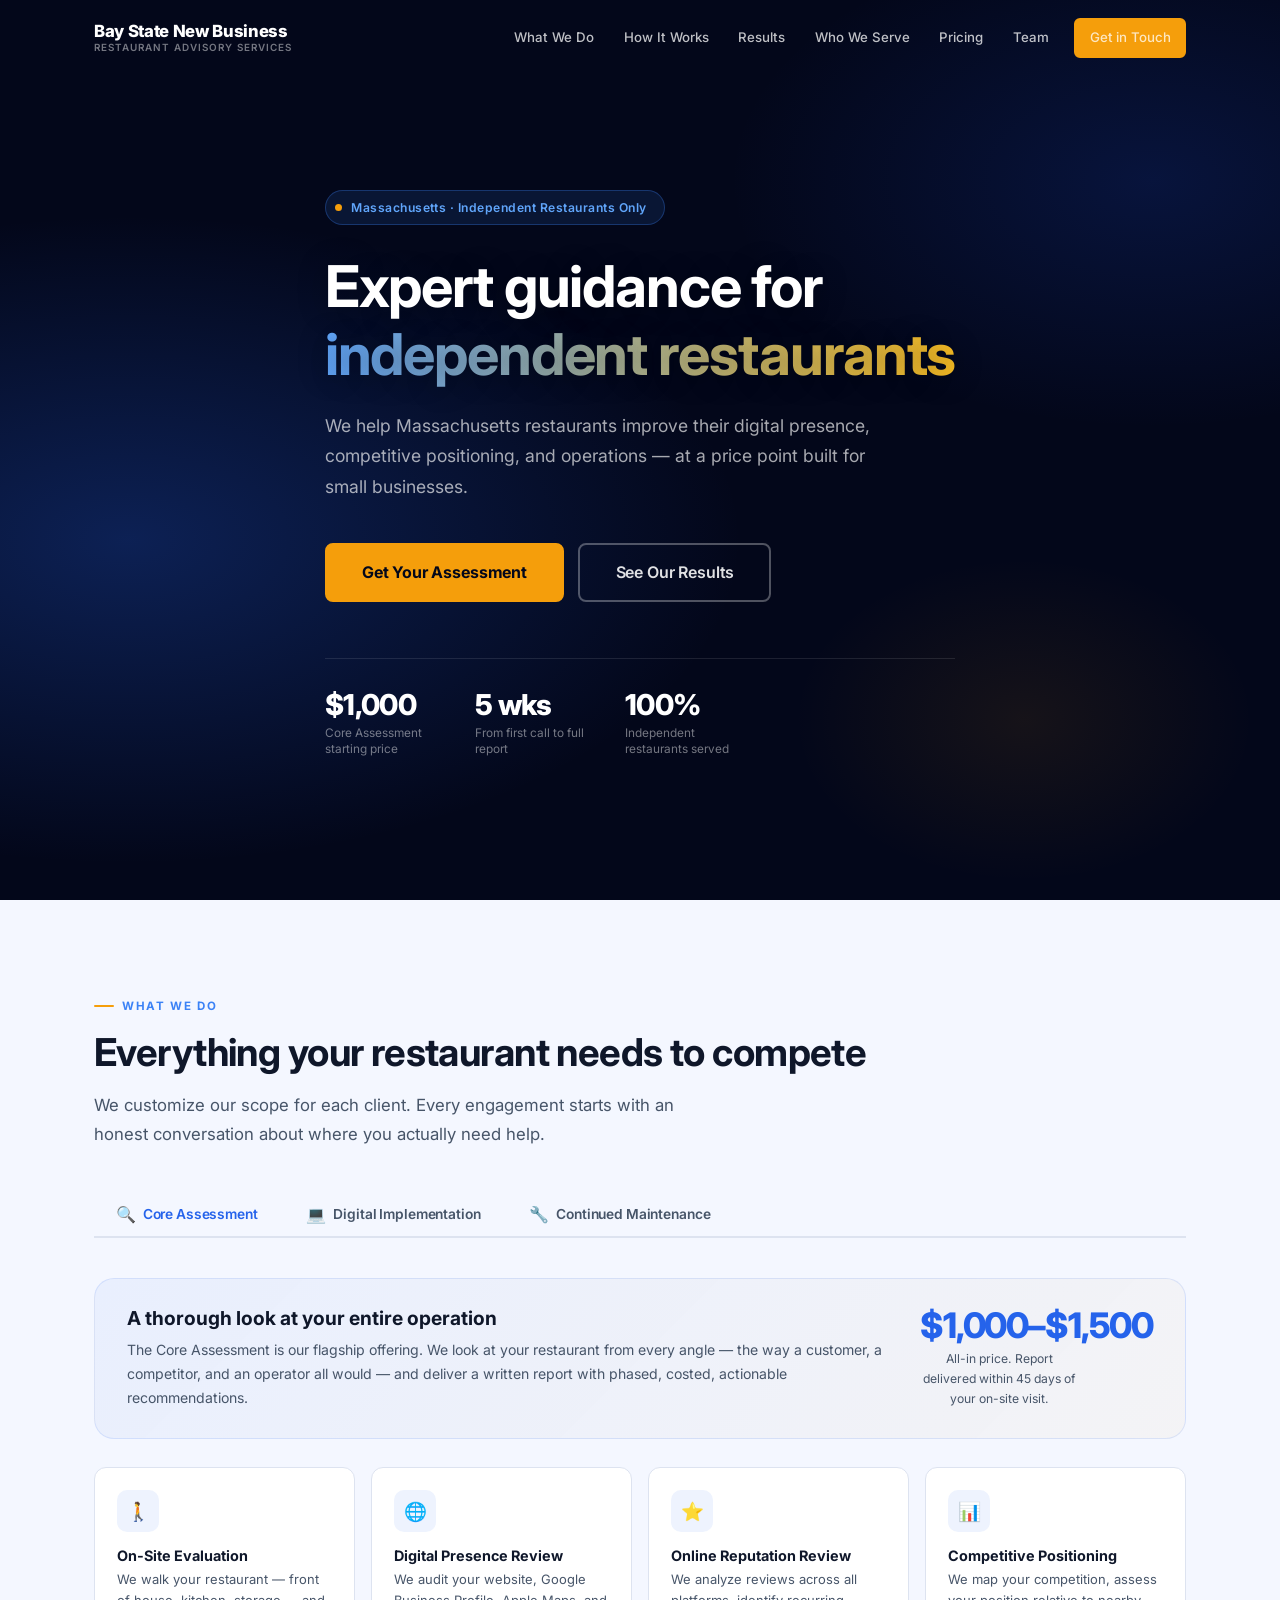
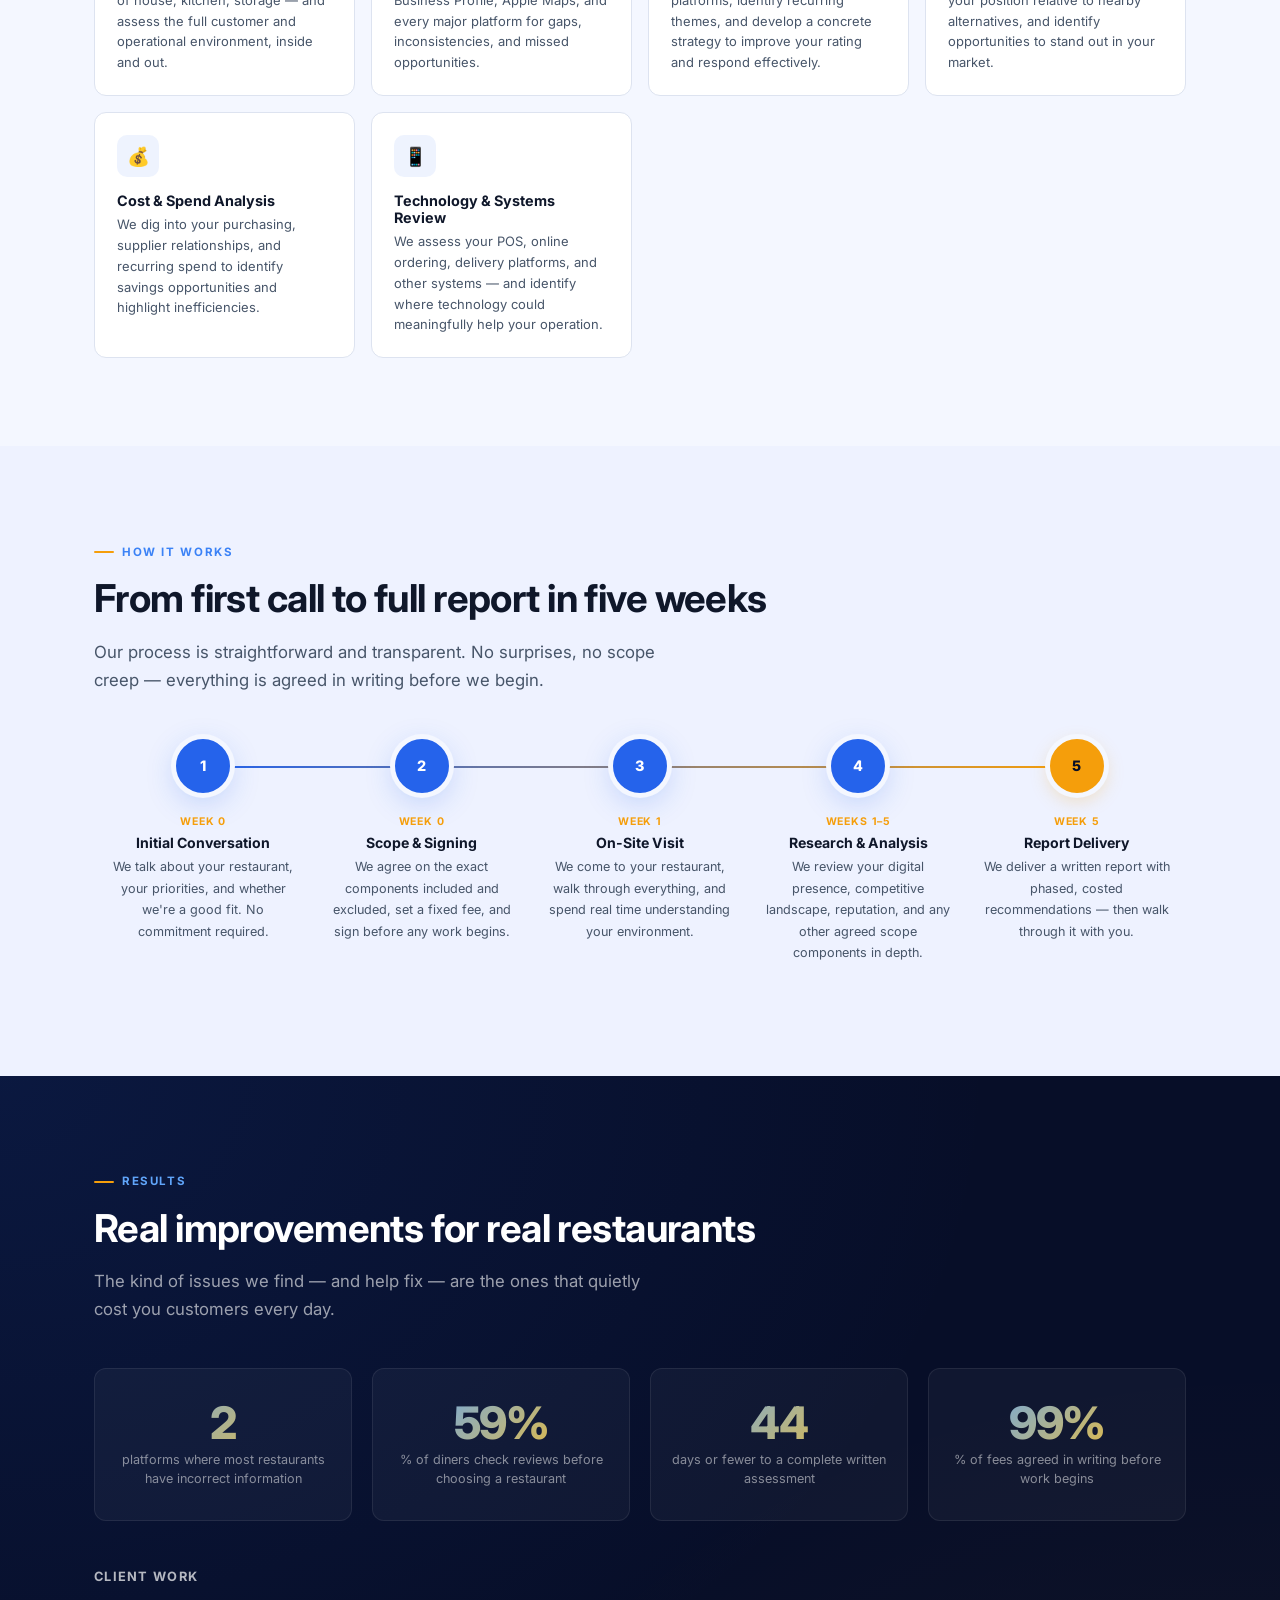
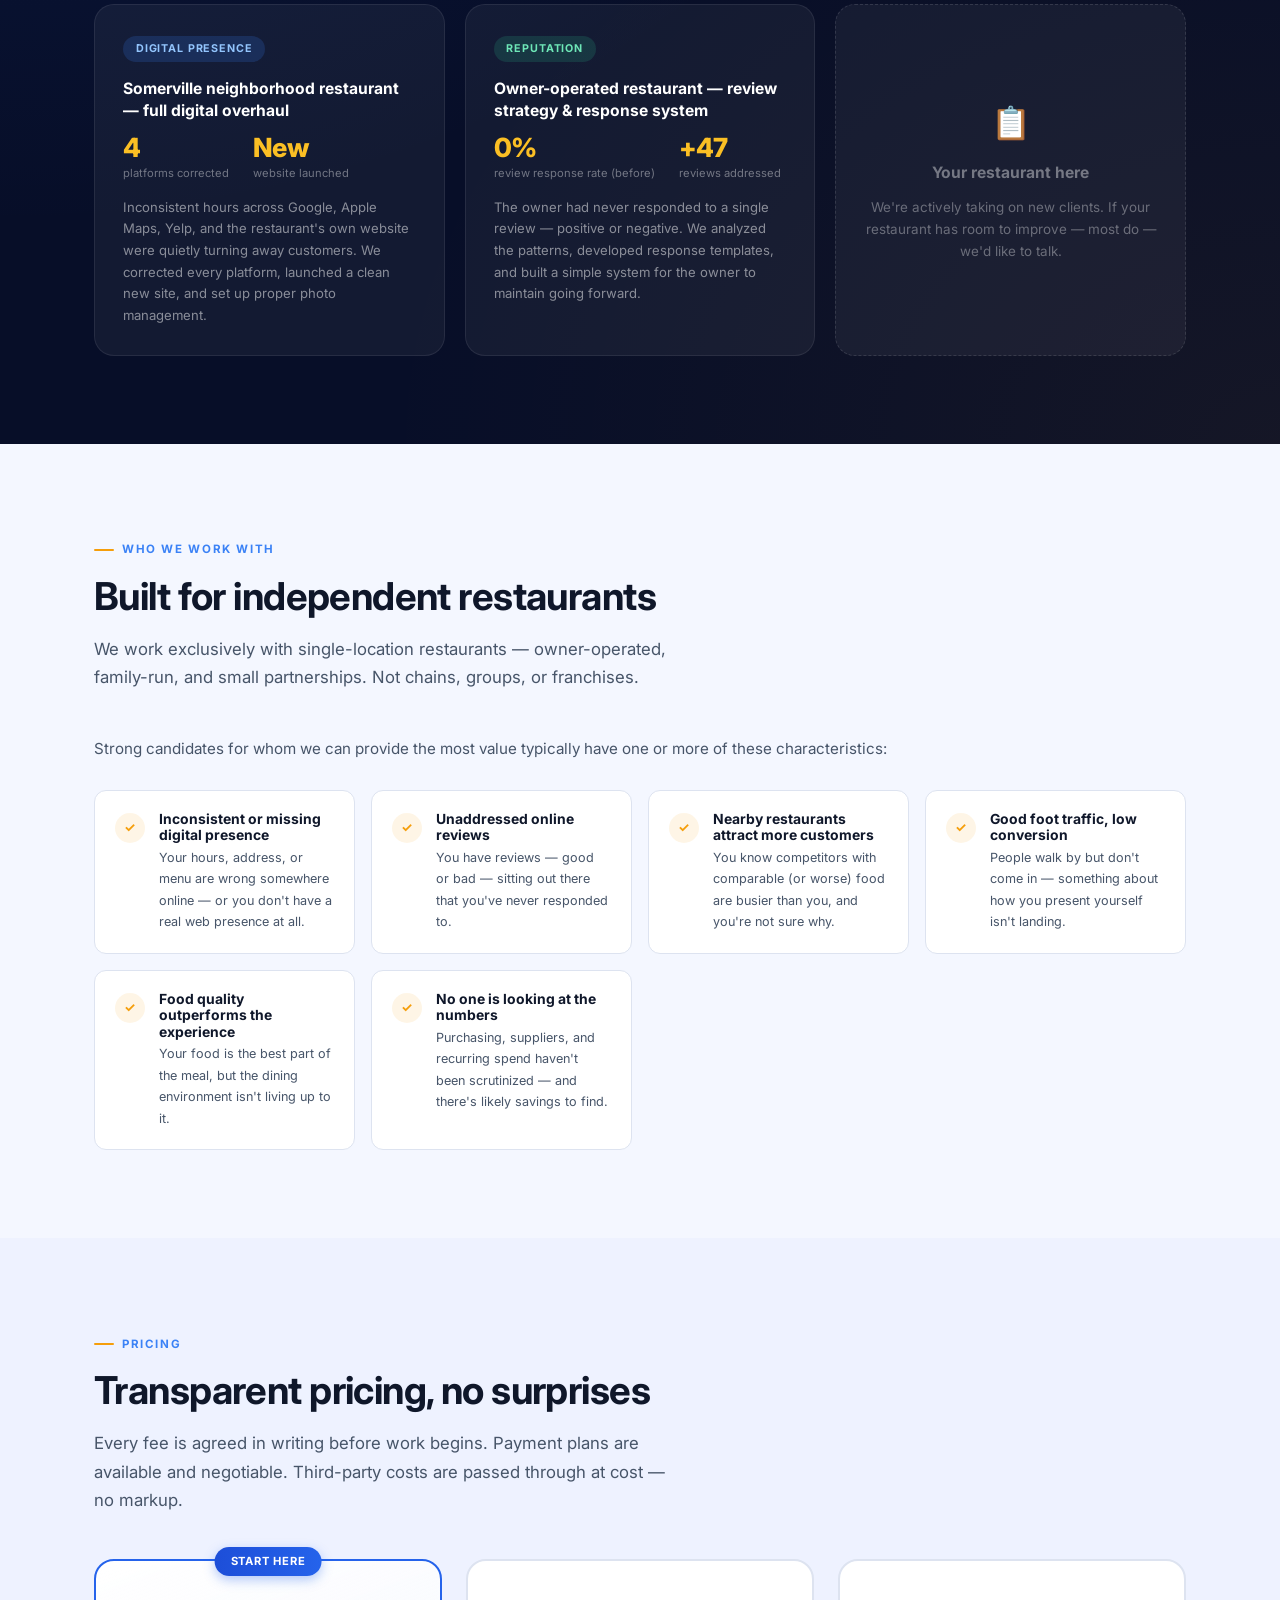
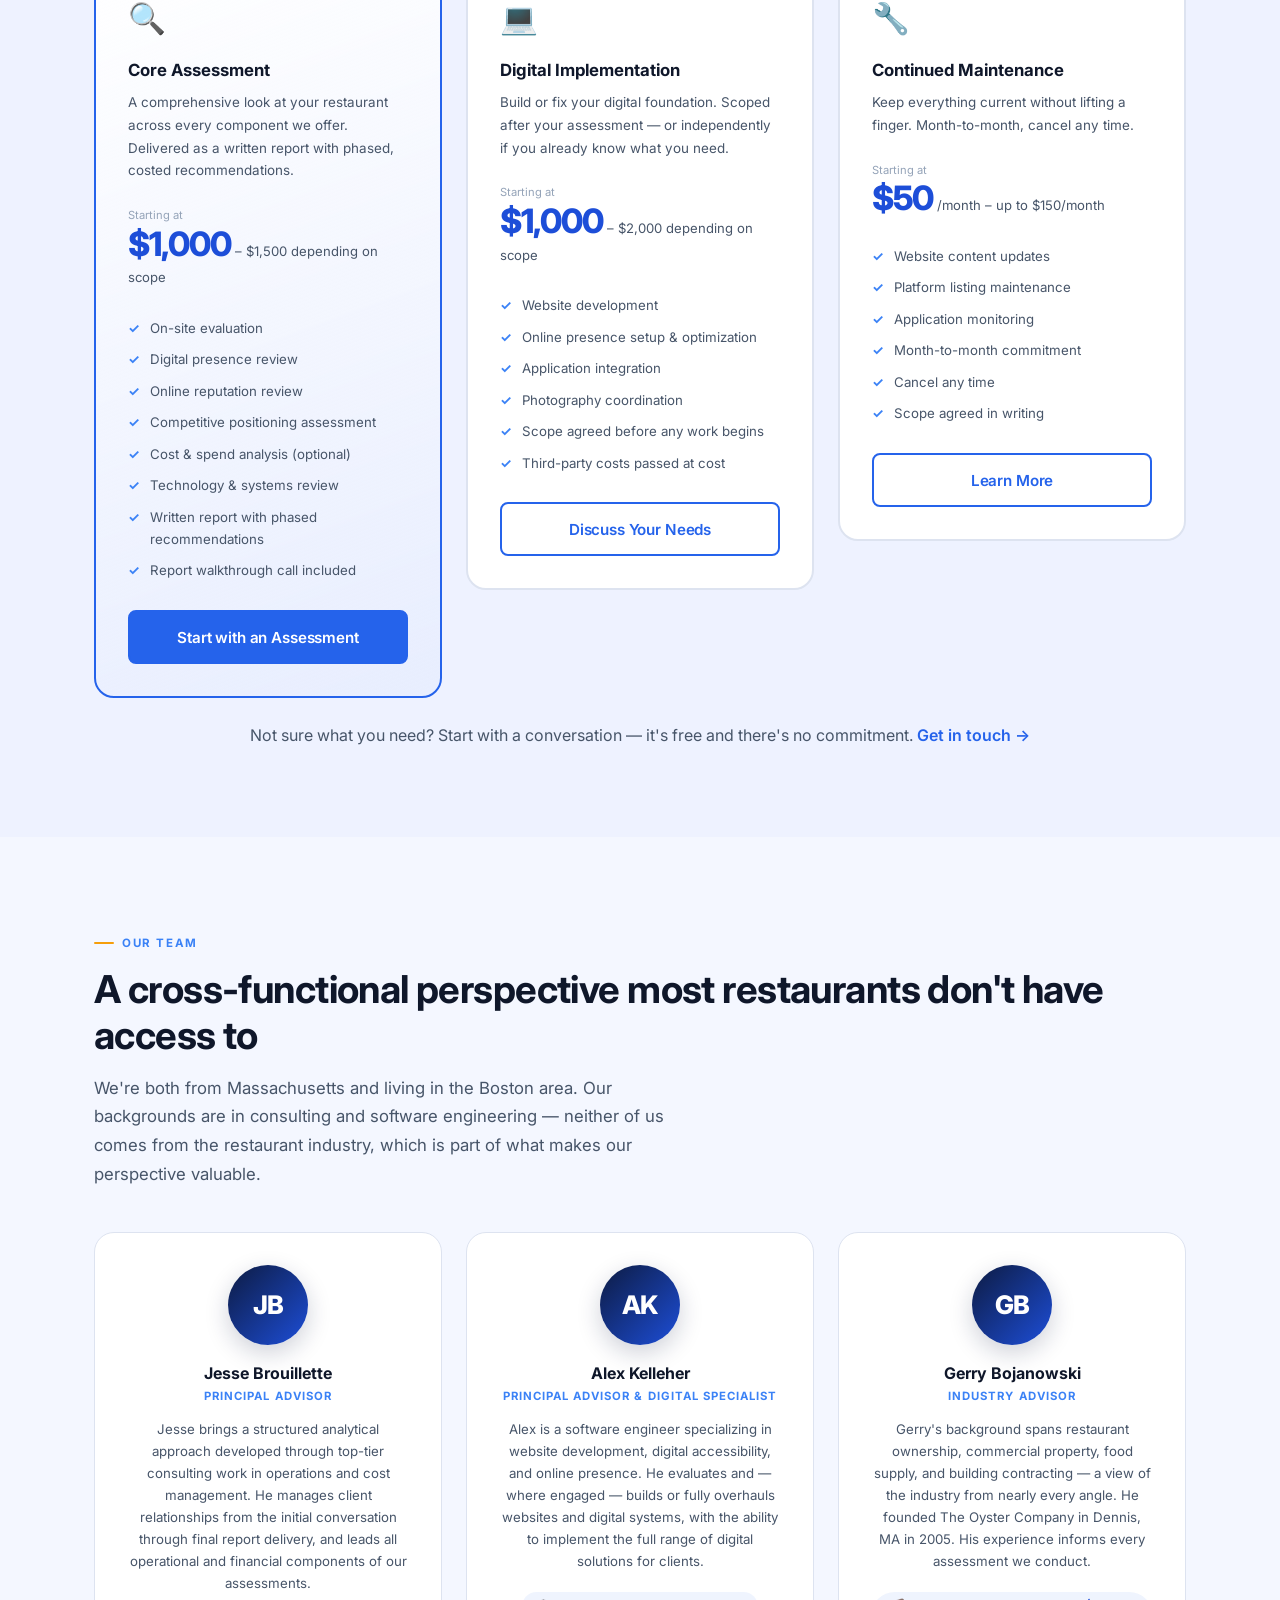
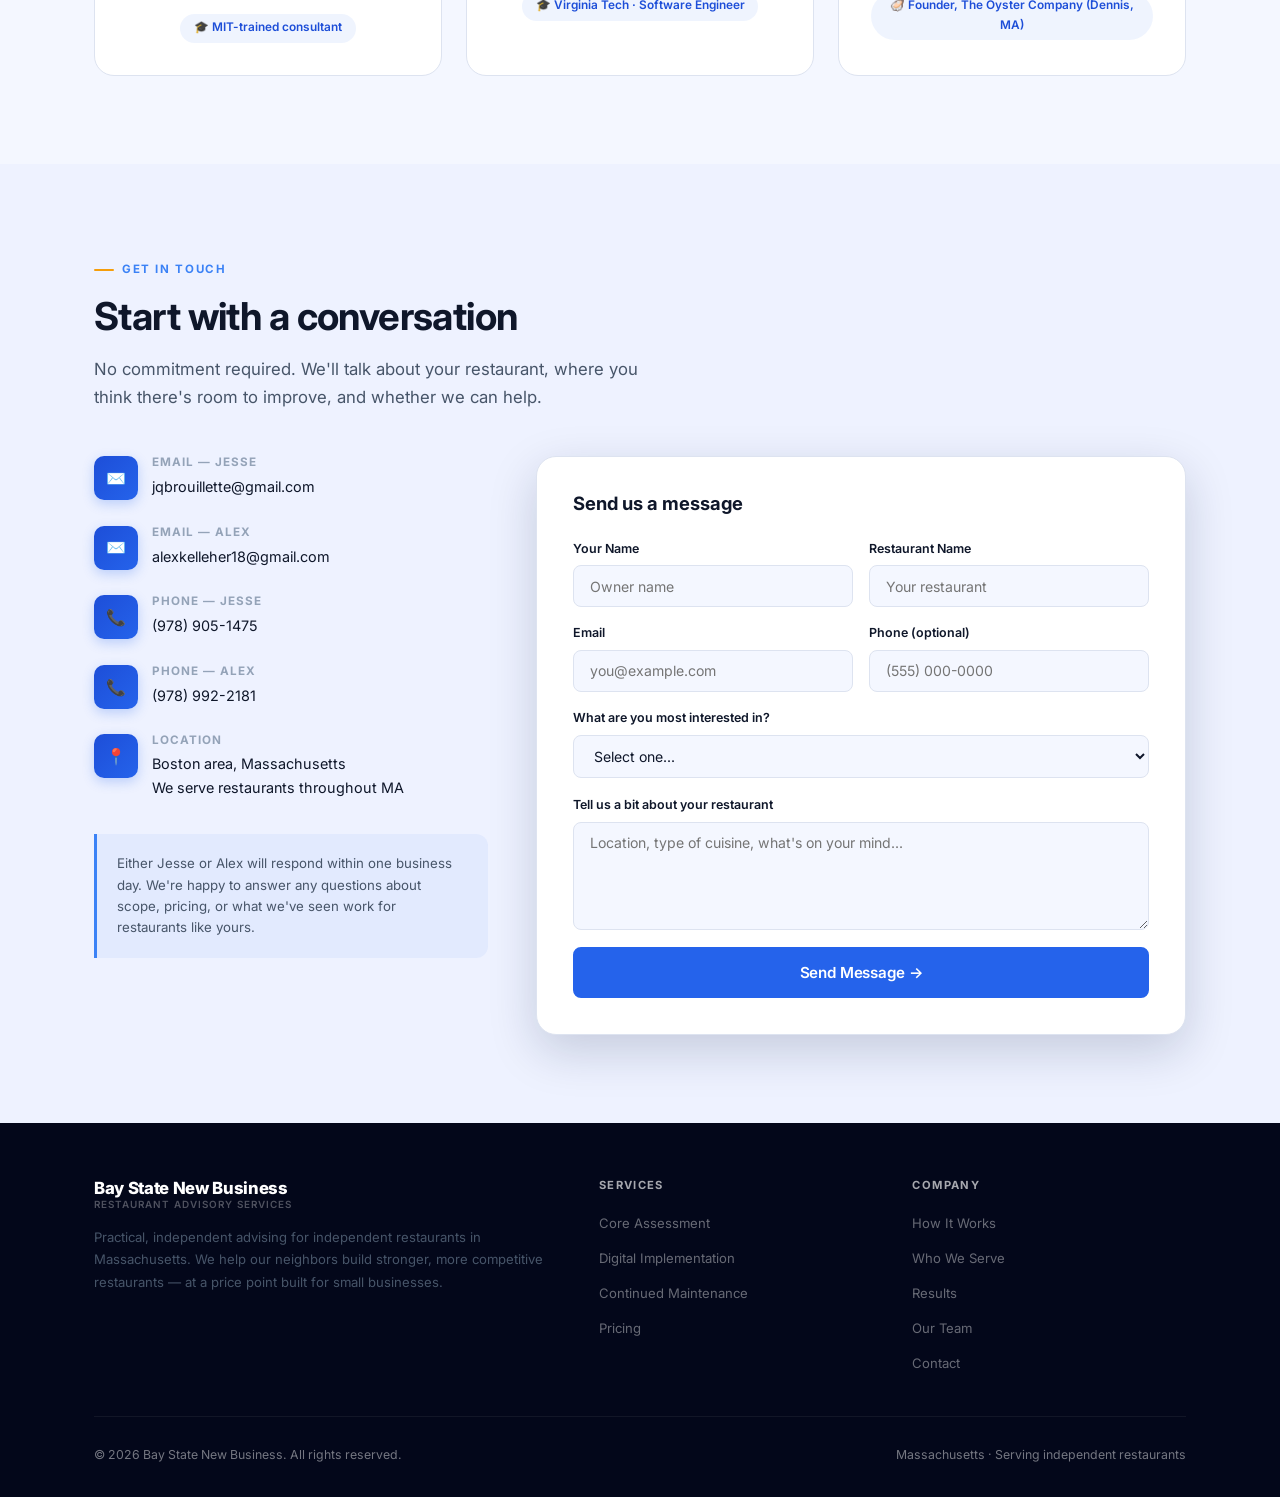
==== commit 2b118ddf: "Adding color update" ====
--- a/index.html
+++ b/index.html
@@ -28,7 +28,7 @@
         <li><a href="#who">Who We Serve</a></li>
         <li><a href="#pricing">Pricing</a></li>
         <li><a href="#team">Team</a></li>
-        <li class="nav-cta"><a href="#contact" class="btn btn-orange btn-sm">Get in Touch</a></li>
+        <li class="nav-cta"><a href="#contact" class="btn btn-gold btn-sm">Get in Touch</a></li>
       </ul>
 
       <button class="hamburger" id="hamburger" aria-label="Toggle menu">
@@ -59,7 +59,7 @@
       </p>
 
       <div class="hero-actions">
-        <a href="#contact" class="btn btn-orange btn-lg">Get Your Assessment</a>
+        <a href="#contact" class="btn btn-gold btn-lg">Get Your Assessment</a>
         <a href="#results" class="btn btn-ghost btn-lg">See Our Results</a>
       </div>
 
@@ -229,32 +229,33 @@
     </div>
 
     <div class="process-grid">
+      <div class="process-connector"></div>
       <div class="process-step fade-up stagger-1">
-        <div class="step-circle active-step"><span>1</span></div>
+        <div class="step-circle filled"><span>1</span></div>
         <div class="week-tag">Week 0</div>
         <h4>Initial Conversation</h4>
         <p>We talk about your restaurant, your priorities, and whether we're a good fit. No commitment required.</p>
       </div>
       <div class="process-step fade-up stagger-2">
-        <div class="step-circle active-step"><span>2</span></div>
+        <div class="step-circle filled"><span>2</span></div>
         <div class="week-tag">Week 0</div>
         <h4>Scope &amp; Signing</h4>
         <p>We agree on the exact components included and excluded, set a fixed fee, and sign before any work begins.</p>
       </div>
       <div class="process-step fade-up stagger-3">
-        <div class="step-circle active-step"><span>3</span></div>
+        <div class="step-circle filled"><span>3</span></div>
         <div class="week-tag">Week 1</div>
         <h4>On-Site Visit</h4>
         <p>We come to your restaurant, walk through everything, and spend real time understanding your environment.</p>
       </div>
       <div class="process-step fade-up stagger-4">
-        <div class="step-circle active-step"><span>4</span></div>
+        <div class="step-circle filled"><span>4</span></div>
         <div class="week-tag">Weeks 1–5</div>
         <h4>Research &amp; Analysis</h4>
         <p>We review your digital presence, competitive landscape, reputation, and any other agreed scope components in depth.</p>
       </div>
       <div class="process-step fade-up stagger-5">
-        <div class="step-circle orange-step"><span>5</span></div>
+        <div class="step-circle gold-filled"><span>5</span></div>
         <div class="week-tag">Week 5</div>
         <h4>Report Delivery</h4>
         <p>We deliver a written report with phased, costed recommendations — then walk through it with you.</p>
@@ -469,7 +470,7 @@
 
     <p class="pricing-note-top" style="margin-top: 1.5rem; text-align: center;">
       Not sure what you need? Start with a conversation — it's free and there's no commitment.
-      <a href="#contact" style="color: var(--maroon); font-weight: 600; text-decoration: none;"> Get in touch →</a>
+      <a href="#contact" style="color: var(--blue-mid); font-weight: 600; text-decoration: none;"> Get in touch →</a>
     </p>
   </div>
 </section>
--- a/styles.css
+++ b/styles.css
@@ -2,52 +2,82 @@
 *, *::before, *::after { box-sizing: border-box; margin: 0; padding: 0; }
 
 :root {
-  --maroon:       #630031;
-  --maroon-light: #8a1045;
-  --maroon-dark:  #3d001e;
-  --orange:       #e87722;
-  --orange-light: #f09040;
-  --cream:        #fdf9f5;
-  --cream-dark:   #f0e8dd;
-  --dark:         #111418;
-  --charcoal:     #1e2329;
+  /* Blues */
+  --navy-deepest: #03071a;
+  --navy-dark:    #070e28;
+  --navy:         #0d1b42;
+  --navy-mid:     #162050;
+  --blue:         #1d4ed8;
+  --blue-mid:     #2563eb;
+  --blue-light:   #3b82f6;
+  --blue-bright:  #60a5fa;
+  --blue-glow:    rgba(59,130,246,.18);
+
+  /* Gold accent */
+  --gold:         #f59e0b;
+  --gold-light:   #fbbf24;
+  --gold-dim:     rgba(245,158,11,.15);
+
+  /* Surfaces */
+  --bg:           #f4f7ff;
+  --bg-alt:       #eef2ff;
   --card-bg:      #ffffff;
-  --text:         #1a1f2b;
-  --text-muted:   #6b7280;
-  --border:       #e5e7eb;
-  --shadow-sm:    0 1px 3px rgba(0,0,0,.08);
-  --shadow:       0 4px 16px rgba(0,0,0,.10);
-  --shadow-lg:    0 12px 40px rgba(0,0,0,.14);
-  --radius:       12px;
-  --radius-lg:    20px;
-  --transition:   0.25s ease;
-}
-
-html { scroll-behavior: smooth; font-size: 16px; }
+
+  /* Text */
+  --text:         #0f172a;
+  --text-muted:   #475569;
+  --text-light:   #94a3b8;
+  --border:       #dde3f0;
+  --border-dark:  rgba(255,255,255,.08);
+
+  /* Shadows */
+  --shadow-sm:  0 1px 4px rgba(13,27,66,.08);
+  --shadow:     0 4px 20px rgba(13,27,66,.12);
+  --shadow-lg:  0 16px 48px rgba(13,27,66,.18);
+  --shadow-blue: 0 8px 30px rgba(37,99,235,.25);
+
+  --radius:    12px;
+  --radius-lg: 20px;
+  --transition: 0.22s ease;
+}
+
+html { scroll-behavior: smooth; }
 
 body {
   font-family: 'Inter', -apple-system, BlinkMacSystemFont, 'Segoe UI', sans-serif;
   color: var(--text);
-  background: var(--cream);
-  line-height: 1.6;
+  background: var(--bg);
+  line-height: 1.65;
   overflow-x: hidden;
+  -webkit-font-smoothing: antialiased;
 }
 
 /* ── Typography ───────────────────────────────────────────────────────────── */
-h1, h2, h3, h4 { line-height: 1.2; font-weight: 700; }
-h1 { font-size: clamp(2.2rem, 5vw, 3.4rem); }
-h2 { font-size: clamp(1.7rem, 3.5vw, 2.4rem); }
-h3 { font-size: 1.25rem; }
-p  { color: var(--text-muted); }
+h1, h2, h3, h4 { line-height: 1.18; font-weight: 700; color: var(--text); }
+h1 { font-size: clamp(2rem, 5.5vw, 3.6rem); letter-spacing: -.02em; }
+h2 { font-size: clamp(1.6rem, 3.5vw, 2.4rem); letter-spacing: -.015em; }
+h3 { font-size: 1.15rem; }
+p  { color: var(--text-muted); line-height: 1.7; }
 
 .section-label {
+  display: inline-flex;
+  align-items: center;
+  gap: .5rem;
+  font-size: .72rem;
+  font-weight: 700;
+  letter-spacing: .14em;
+  text-transform: uppercase;
+  color: var(--blue-light);
+  margin-bottom: .9rem;
+}
+
+.section-label::before {
+  content: '';
   display: inline-block;
-  font-size: .75rem;
-  font-weight: 700;
-  letter-spacing: .12em;
-  text-transform: uppercase;
-  color: var(--orange);
-  margin-bottom: .75rem;
+  width: 20px; height: 2px;
+  background: var(--gold);
+  border-radius: 2px;
+  flex-shrink: 0;
 }
 
 .section-title { color: var(--text); margin-bottom: 1rem; }
@@ -58,9 +88,9 @@
   display: inline-flex;
   align-items: center;
   gap: .5rem;
-  padding: .75rem 1.75rem;
+  padding: .78rem 1.8rem;
   border-radius: 8px;
-  font-size: .95rem;
+  font-size: .93rem;
   font-weight: 600;
   cursor: pointer;
   text-decoration: none;
@@ -68,249 +98,274 @@
   transition: all var(--transition);
   white-space: nowrap;
   font-family: inherit;
+  letter-spacing: -.01em;
 }
 
 .btn-primary {
-  background: var(--maroon);
+  background: var(--blue-mid);
   color: #fff;
-  border-color: var(--maroon);
+  border-color: var(--blue-mid);
 }
 .btn-primary:hover {
-  background: var(--maroon-light);
-  border-color: var(--maroon-light);
+  background: var(--blue);
+  border-color: var(--blue);
   transform: translateY(-2px);
-  box-shadow: 0 6px 20px rgba(99,0,49,.35);
+  box-shadow: var(--shadow-blue);
 }
 
 .btn-secondary {
   background: transparent;
-  color: var(--maroon);
-  border-color: var(--maroon);
+  color: var(--blue-mid);
+  border-color: var(--blue-mid);
 }
 .btn-secondary:hover {
-  background: var(--maroon);
+  background: var(--blue-mid);
   color: #fff;
   transform: translateY(-2px);
 }
 
-.btn-orange {
-  background: var(--orange);
-  color: #fff;
-  border-color: var(--orange);
-}
-.btn-orange:hover {
-  background: var(--orange-light);
-  border-color: var(--orange-light);
+.btn-gold {
+  background: var(--gold);
+  color: var(--navy-deepest);
+  border-color: var(--gold);
+  font-weight: 700;
+}
+.btn-gold:hover {
+  background: var(--gold-light);
+  border-color: var(--gold-light);
   transform: translateY(-2px);
-  box-shadow: 0 6px 20px rgba(232,119,34,.35);
+  box-shadow: 0 8px 28px rgba(245,158,11,.35);
 }
 
 .btn-ghost {
   background: transparent;
+  color: rgba(255,255,255,.88);
+  border-color: rgba(255,255,255,.3);
+}
+.btn-ghost:hover {
+  background: rgba(255,255,255,.1);
+  border-color: rgba(255,255,255,.7);
   color: #fff;
-  border-color: rgba(255,255,255,.5);
-}
-.btn-ghost:hover {
-  background: rgba(255,255,255,.12);
-  border-color: #fff;
 }
 
 .btn-lg { padding: .9rem 2.2rem; font-size: 1rem; }
-.btn-sm { padding: .5rem 1.1rem; font-size: .85rem; }
-
-/* ── Container / Layout ───────────────────────────────────────────────────── */
-.container { max-width: 1120px; margin: 0 auto; padding: 0 1.5rem; }
-.section    { padding: 5rem 0; }
-.section-alt  { background: var(--cream-dark); }
-.section-dark { background: var(--charcoal); color: #fff; }
-.section-dark p { color: rgba(255,255,255,.65); }
+.btn-sm { padding: .48rem 1.1rem; font-size: .82rem; }
+
+/* ── Layout ───────────────────────────────────────────────────────────────── */
+.container { max-width: 1140px; margin: 0 auto; padding: 0 1.5rem; }
+.section    { padding: 5.5rem 0; }
+.section-alt  { background: var(--bg-alt); }
+
+.section-dark {
+  background: var(--navy-dark);
+  background-image:
+    radial-gradient(ellipse at 0% 0%, rgba(37,99,235,.12) 0%, transparent 55%),
+    radial-gradient(ellipse at 100% 100%, rgba(245,158,11,.06) 0%, transparent 50%);
+  color: #fff;
+}
+.section-dark p { color: rgba(255,255,255,.6); }
 .section-dark .section-title { color: #fff; }
+.section-dark .section-label { color: var(--blue-bright); }
 
 /* ── Navigation ───────────────────────────────────────────────────────────── */
 #navbar {
   position: fixed;
   top: 0; left: 0; right: 0;
   z-index: 1000;
+  padding: 1.1rem 0;
   transition: background var(--transition), box-shadow var(--transition), padding var(--transition);
-  padding: 1.1rem 0;
 }
 
 #navbar.scrolled {
-  background: rgba(255,255,255,.96);
-  backdrop-filter: blur(12px);
-  box-shadow: 0 1px 0 var(--border);
-  padding: .75rem 0;
+  background: rgba(255,255,255,.97);
+  backdrop-filter: blur(16px);
+  -webkit-backdrop-filter: blur(16px);
+  box-shadow: 0 1px 0 var(--border), 0 4px 20px rgba(13,27,66,.06);
+  padding: .7rem 0;
 }
 
 .nav-inner {
   display: flex;
   align-items: center;
   justify-content: space-between;
-  gap: 2rem;
+  gap: 1.5rem;
 }
 
 .nav-logo {
+  text-decoration: none;
   display: flex;
   flex-direction: column;
-  text-decoration: none;
-  line-height: 1.1;
+  line-height: 1.15;
+  flex-shrink: 0;
 }
 .nav-logo .logo-main {
-  font-size: 1.15rem;
+  font-size: 1.05rem;
   font-weight: 800;
   color: #fff;
-  letter-spacing: -.01em;
+  letter-spacing: -.02em;
   transition: color var(--transition);
 }
 .nav-logo .logo-sub {
-  font-size: .65rem;
+  font-size: .62rem;
   font-weight: 600;
-  color: rgba(255,255,255,.55);
+  color: rgba(255,255,255,.45);
   letter-spacing: .1em;
   text-transform: uppercase;
   transition: color var(--transition);
 }
 
-#navbar.scrolled .logo-main { color: var(--maroon); }
-#navbar.scrolled .logo-sub  { color: var(--text-muted); }
+#navbar.scrolled .logo-main { color: var(--navy); }
+#navbar.scrolled .logo-sub  { color: var(--text-light); }
 
 .nav-links {
   display: flex;
   align-items: center;
-  gap: .2rem;
+  gap: .15rem;
   list-style: none;
 }
 
 .nav-links a {
   display: block;
-  padding: .45rem .9rem;
-  font-size: .87rem;
+  padding: .45rem .85rem;
+  font-size: .83rem;
   font-weight: 500;
   text-decoration: none;
   border-radius: 6px;
   transition: all var(--transition);
-  color: rgba(255,255,255,.8);
+  color: rgba(255,255,255,.75);
+  white-space: nowrap;
 }
 
 #navbar.scrolled .nav-links a { color: var(--text-muted); }
 .nav-links a:hover { color: #fff; background: rgba(255,255,255,.1); }
-#navbar.scrolled .nav-links a:hover { color: var(--maroon); background: rgba(99,0,49,.06); }
-
-.nav-cta { margin-left: .5rem; }
-
+#navbar.scrolled .nav-links a:hover { color: var(--blue-mid); background: rgba(37,99,235,.07); }
+
+.nav-cta { margin-left: .6rem; }
+
+/* Hamburger */
 .hamburger {
   display: none;
   flex-direction: column;
   gap: 5px;
   cursor: pointer;
-  padding: .4rem;
+  padding: .5rem;
   background: none;
   border: none;
-  z-index: 1001;
+  z-index: 1002;
+  border-radius: 6px;
 }
 .hamburger span {
   display: block;
-  width: 24px; height: 2px;
+  width: 22px; height: 2px;
   border-radius: 2px;
   background: #fff;
   transition: all var(--transition);
 }
 #navbar.scrolled .hamburger span { background: var(--text); }
 .hamburger.open span:nth-child(1) { transform: translateY(7px) rotate(45deg); background: #fff !important; }
-.hamburger.open span:nth-child(2) { opacity: 0; }
+.hamburger.open span:nth-child(2) { opacity: 0; transform: scaleX(0); }
 .hamburger.open span:nth-child(3) { transform: translateY(-7px) rotate(-45deg); background: #fff !important; }
 
 /* ── Hero ─────────────────────────────────────────────────────────────────── */
 #hero {
-  min-height: 100vh;
-  display: flex;
-  align-items: center;
-  background: linear-gradient(135deg, var(--maroon-dark) 0%, var(--maroon) 50%, #7a1a40 100%);
+  min-height: 100svh;
+  display: flex;
+  align-items: center;
+  background: var(--navy-deepest);
+  background-image:
+    radial-gradient(ellipse 80% 60% at 10% 60%,  rgba(37,99,235,.28) 0%, transparent 60%),
+    radial-gradient(ellipse 60% 50% at 90% 20%,  rgba(29,78,216,.18) 0%, transparent 55%),
+    radial-gradient(ellipse 40% 40% at 80% 80%,  rgba(245,158,11,.08) 0%, transparent 45%);
   position: relative;
   overflow: hidden;
 }
 
-.hero-bg-pattern {
+.hero-grid {
   position: absolute;
   inset: 0;
   background-image:
-    radial-gradient(circle at 15% 55%, rgba(232,119,34,.18) 0%, transparent 50%),
-    radial-gradient(circle at 85% 15%, rgba(255,255,255,.06) 0%, transparent 40%),
-    radial-gradient(circle at 70% 85%, rgba(99,0,49,.5) 0%, transparent 45%);
-}
-
-.hero-grid-lines {
+    linear-gradient(rgba(255,255,255,.025) 1px, transparent 1px),
+    linear-gradient(90deg, rgba(255,255,255,.025) 1px, transparent 1px);
+  background-size: 64px 64px;
+}
+
+/* Glowing orb effect */
+.hero-orb {
   position: absolute;
-  inset: 0;
-  background-image:
-    linear-gradient(rgba(255,255,255,.03) 1px, transparent 1px),
-    linear-gradient(90deg, rgba(255,255,255,.03) 1px, transparent 1px);
-  background-size: 60px 60px;
+  width: 600px; height: 600px;
+  border-radius: 50%;
+  background: radial-gradient(circle, rgba(37,99,235,.15) 0%, transparent 70%);
+  top: -100px; left: -150px;
+  pointer-events: none;
 }
 
 .hero-content {
   position: relative;
   z-index: 1;
   padding: 8rem 0 5rem;
-  max-width: 720px;
+  max-width: 740px;
 }
 
 .hero-badge {
   display: inline-flex;
   align-items: center;
   gap: .6rem;
-  background: rgba(255,255,255,.1);
-  border: 1px solid rgba(255,255,255,.2);
+  background: rgba(59,130,246,.12);
+  border: 1px solid rgba(59,130,246,.3);
   border-radius: 50px;
-  padding: .4rem 1rem .4rem .5rem;
-  font-size: .78rem;
+  padding: .4rem 1.1rem .4rem .55rem;
+  font-size: .76rem;
   font-weight: 600;
-  color: rgba(255,255,255,.9);
+  color: var(--blue-bright);
   margin-bottom: 1.75rem;
   letter-spacing: .04em;
 }
 
 .badge-dot {
-  width: 8px; height: 8px;
+  width: 7px; height: 7px;
   border-radius: 50%;
-  background: var(--orange);
+  background: var(--gold);
   flex-shrink: 0;
-  animation: pulse 2s ease-in-out infinite;
+  animation: pulse 2.2s ease-in-out infinite;
 }
 
 @keyframes pulse {
-  0%, 100% { box-shadow: 0 0 0 0 rgba(232,119,34,.5); }
-  50%       { box-shadow: 0 0 0 6px rgba(232,119,34,0); }
+  0%, 100% { box-shadow: 0 0 0 0 rgba(245,158,11,.6); }
+  50%       { box-shadow: 0 0 0 7px rgba(245,158,11,0); }
 }
 
 .hero-title {
   color: #fff;
-  margin-bottom: 1.25rem;
-  text-shadow: 0 2px 20px rgba(0,0,0,.2);
+  margin-bottom: 1.35rem;
+  text-shadow: 0 2px 30px rgba(0,0,0,.3);
 }
 
 .hero-title em {
   font-style: normal;
-  color: var(--orange);
+  background: linear-gradient(90deg, var(--blue-bright), var(--gold-light));
+  -webkit-background-clip: text;
+  -webkit-text-fill-color: transparent;
+  background-clip: text;
 }
 
 .hero-sub {
-  font-size: 1.12rem;
-  color: rgba(255,255,255,.72);
+  font-size: 1.1rem;
+  color: rgba(255,255,255,.65);
   margin-bottom: 2.5rem;
-  max-width: 560px;
+  max-width: 580px;
+  line-height: 1.75;
 }
 
 .hero-actions {
   display: flex;
   flex-wrap: wrap;
-  gap: 1rem;
+  gap: .9rem;
   margin-bottom: 3.5rem;
 }
 
 .hero-divider {
   border: none;
-  border-top: 1px solid rgba(255,255,255,.15);
+  border-top: 1px solid rgba(255,255,255,.1);
   margin-bottom: 2rem;
 }
 
@@ -321,42 +376,43 @@
 }
 
 .hero-stat-num {
-  font-size: 1.9rem;
+  font-size: 1.8rem;
   font-weight: 800;
   color: #fff;
   line-height: 1;
+  letter-spacing: -.02em;
 }
 
 .hero-stat-label {
-  font-size: .76rem;
-  color: rgba(255,255,255,.5);
+  font-size: .74rem;
+  color: rgba(255,255,255,.45);
   margin-top: .3rem;
-  max-width: 100px;
-}
-
-/* ── Section Headers ──────────────────────────────────────────────────────── */
-.section-header {
-  margin-bottom: 2.5rem;
-}
-
-/* ── Services Tabs ────────────────────────────────────────────────────────── */
+  max-width: 110px;
+  line-height: 1.4;
+}
+
+/* ── Section header ───────────────────────────────────────────────────────── */
+.section-header { margin-bottom: 2.75rem; }
+
+/* ── Tabs ─────────────────────────────────────────────────────────────────── */
 .tab-bar {
   display: flex;
-  gap: .4rem;
+  gap: .35rem;
   border-bottom: 2px solid var(--border);
   margin-bottom: 2.5rem;
   overflow-x: auto;
   -webkit-overflow-scrolling: touch;
   scrollbar-width: none;
+  padding-bottom: 0;
 }
 .tab-bar::-webkit-scrollbar { display: none; }
 
 .tab-btn {
   display: flex;
   align-items: center;
-  gap: .5rem;
-  padding: .8rem 1.4rem;
-  font-size: .88rem;
+  gap: .45rem;
+  padding: .75rem 1.35rem;
+  font-size: .86rem;
   font-weight: 600;
   color: var(--text-muted);
   background: none;
@@ -368,41 +424,49 @@
   transition: all var(--transition);
   border-radius: 8px 8px 0 0;
   font-family: inherit;
-}
-
-.tab-btn:hover { color: var(--maroon); background: rgba(99,0,49,.04); }
-.tab-btn.active { color: var(--maroon); border-bottom-color: var(--maroon); }
-.tab-icon { font-size: 1.05rem; }
+  letter-spacing: -.01em;
+}
+
+.tab-btn:hover { color: var(--blue-mid); background: rgba(37,99,235,.05); }
+.tab-btn.active { color: var(--blue-mid); border-bottom-color: var(--blue-mid); }
+.tab-icon { font-size: 1rem; }
 
 .tab-panel { display: none; }
-.tab-panel.active { display: block; animation: fadeUp .3s ease; }
+.tab-panel.active { display: block; animation: fadeUp .28s ease; }
 
 @keyframes fadeUp {
-  from { opacity: 0; transform: translateY(8px); }
+  from { opacity: 0; transform: translateY(10px); }
   to   { opacity: 1; transform: translateY(0); }
 }
 
 .tab-intro {
   display: grid;
-  grid-template-columns: 1fr 1fr;
-  gap: 2.5rem;
-  align-items: center;
-  margin-bottom: 2rem;
-  padding: 2rem;
-  background: linear-gradient(135deg, rgba(99,0,49,.05) 0%, rgba(232,119,34,.04) 100%);
+  grid-template-columns: 1fr auto;
+  gap: 2rem;
+  align-items: center;
+  margin-bottom: 1.75rem;
+  padding: 1.75rem 2rem;
+  background: linear-gradient(135deg, rgba(37,99,235,.05) 0%, rgba(245,158,11,.04) 100%);
   border-radius: var(--radius-lg);
-  border: 1px solid rgba(99,0,49,.1);
-}
-
-.tab-intro h3 { color: var(--text); margin-bottom: .5rem; font-size: 1.3rem; }
-.tab-intro p  { font-size: .9rem; }
-.tab-intro-stat { text-align: center; }
-.tab-intro-stat .big { font-size: 2.5rem; font-weight: 800; color: var(--maroon); }
-.tab-intro-stat small { font-size: .8rem; color: var(--text-muted); }
+  border: 1px solid rgba(37,99,235,.12);
+}
+
+.tab-intro h3 { color: var(--text); margin-bottom: .5rem; font-size: 1.2rem; }
+.tab-intro p  { font-size: .88rem; }
+
+.tab-intro-stat { text-align: center; flex-shrink: 0; }
+.tab-intro-stat .big {
+  font-size: 2.2rem;
+  font-weight: 800;
+  color: var(--blue-mid);
+  line-height: 1;
+  letter-spacing: -.03em;
+}
+.tab-intro-stat small { font-size: .76rem; color: var(--text-muted); display: block; margin-top: .4rem; max-width: 160px; }
 
 .service-grid {
   display: grid;
-  grid-template-columns: repeat(auto-fill, minmax(250px, 1fr));
+  grid-template-columns: repeat(auto-fill, minmax(240px, 1fr));
   gap: 1rem;
 }
 
@@ -415,7 +479,7 @@
 }
 
 .service-card:hover {
-  border-color: rgba(99,0,49,.3);
+  border-color: var(--blue-light);
   box-shadow: var(--shadow);
   transform: translateY(-3px);
 }
@@ -423,33 +487,33 @@
 .service-card-icon {
   width: 42px; height: 42px;
   border-radius: 10px;
-  background: rgba(99,0,49,.08);
+  background: rgba(37,99,235,.08);
   display: flex;
   align-items: center;
   justify-content: center;
-  font-size: 1.2rem;
+  font-size: 1.15rem;
   margin-bottom: .9rem;
 }
 
-.service-card h4 { font-size: .92rem; color: var(--text); margin-bottom: .35rem; }
-.service-card p  { font-size: .82rem; line-height: 1.55; }
+.service-card h4 { font-size: .9rem; color: var(--text); margin-bottom: .35rem; }
+.service-card p  { font-size: .81rem; line-height: 1.6; }
 
 /* ── Process ──────────────────────────────────────────────────────────────── */
 .process-grid {
   display: grid;
-  grid-template-columns: repeat(auto-fill, minmax(200px, 1fr));
+  grid-template-columns: repeat(5, 1fr);
   gap: 0;
   position: relative;
-}
-
-.process-grid::after {
-  content: '';
+  margin-top: 1rem;
+}
+
+.process-connector {
   position: absolute;
-  top: 28px;
-  left: 5%;
-  right: 5%;
+  top: 27px;
+  left: calc(10% + 4px);
+  right: calc(10% + 4px);
   height: 2px;
-  background: linear-gradient(90deg, var(--maroon), var(--orange));
+  background: linear-gradient(90deg, var(--blue-mid), var(--gold));
   z-index: 0;
 }
 
@@ -458,153 +522,169 @@
   flex-direction: column;
   align-items: center;
   text-align: center;
-  padding: 0 1rem 1.5rem;
+  padding: 0 .75rem 1.5rem;
   position: relative;
   z-index: 1;
 }
 
 .step-circle {
-  width: 56px; height: 56px;
+  width: 54px; height: 54px;
   border-radius: 50%;
   display: flex;
   align-items: center;
   justify-content: center;
   font-weight: 800;
-  font-size: 1rem;
+  font-size: .9rem;
+  color: var(--blue-mid);
+  margin-bottom: 1.25rem;
+  background: var(--bg);
+  border: 2.5px solid var(--blue-mid);
+  box-shadow: 0 0 0 5px var(--bg);
+  transition: all var(--transition);
+}
+
+.step-circle.filled {
+  background: var(--blue-mid);
   color: #fff;
-  margin-bottom: 1.25rem;
-  background: var(--card-bg);
-  border: 3px solid var(--maroon);
-  box-shadow: var(--shadow);
-  position: relative;
-}
-
-.step-circle.active-step {
-  background: var(--maroon);
-  border-color: var(--maroon);
-}
-
-.step-circle.orange-step {
-  background: var(--orange);
-  border-color: var(--orange);
-}
-
-.step-circle span { color: var(--maroon); font-size: .9rem; }
-.step-circle.active-step span,
-.step-circle.orange-step span { color: #fff; }
+  box-shadow: 0 0 0 5px var(--bg), var(--shadow-blue);
+}
+
+.step-circle.gold-filled {
+  background: var(--gold);
+  border-color: var(--gold);
+  color: var(--navy-dark);
+  box-shadow: 0 0 0 5px var(--bg), 0 6px 20px rgba(245,158,11,.3);
+}
 
 .week-tag {
-  font-size: .68rem;
+  font-size: .66rem;
   font-weight: 700;
   letter-spacing: .08em;
   text-transform: uppercase;
-  color: var(--orange);
+  color: var(--gold);
   margin-bottom: .3rem;
 }
 
-.process-step h4 { font-size: .9rem; color: var(--text); margin-bottom: .3rem; }
-.process-step p  { font-size: .8rem; }
+.process-step h4 { font-size: .88rem; color: var(--text); margin-bottom: .3rem; }
+.process-step p  { font-size: .79rem; }
 
 /* ── Impact / Results ─────────────────────────────────────────────────────── */
 .impact-stats {
   display: grid;
-  grid-template-columns: repeat(auto-fill, minmax(180px, 1fr));
+  grid-template-columns: repeat(4, 1fr);
   gap: 1.25rem;
   margin-bottom: 3rem;
 }
 
 .impact-stat {
   padding: 2rem 1.25rem;
-  background: rgba(255,255,255,.06);
-  border: 1px solid rgba(255,255,255,.1);
+  background: rgba(255,255,255,.04);
+  border: 1px solid rgba(255,255,255,.08);
   border-radius: var(--radius);
   text-align: center;
   transition: all var(--transition);
-}
-
-.impact-stat:hover {
-  background: rgba(255,255,255,.1);
-  border-color: rgba(232,119,34,.4);
-  transform: translateY(-4px);
-}
+  position: relative;
+  overflow: hidden;
+}
+
+.impact-stat::before {
+  content: '';
+  position: absolute;
+  top: 0; left: 0; right: 0;
+  height: 2px;
+  background: linear-gradient(90deg, var(--blue-mid), var(--blue-bright));
+  opacity: 0;
+  transition: opacity var(--transition);
+}
+
+.impact-stat:hover { background: rgba(255,255,255,.07); transform: translateY(-4px); border-color: rgba(59,130,246,.25); }
+.impact-stat:hover::before { opacity: 1; }
 
 .impact-num {
-  font-size: 2.6rem;
+  font-size: 2.8rem;
   font-weight: 800;
-  color: var(--orange);
   line-height: 1;
   margin-bottom: .35rem;
-}
-
-.impact-label { font-size: .8rem; color: rgba(255,255,255,.55); line-height: 1.4; }
+  background: linear-gradient(135deg, var(--blue-bright), var(--gold-light));
+  -webkit-background-clip: text;
+  -webkit-text-fill-color: transparent;
+  background-clip: text;
+  letter-spacing: -.03em;
+}
+
+.impact-label { font-size: .79rem; color: rgba(255,255,255,.5); line-height: 1.45; }
 
 .case-studies-grid {
   display: grid;
-  grid-template-columns: repeat(auto-fill, minmax(310px, 1fr));
-  gap: 1.5rem;
+  grid-template-columns: repeat(auto-fill, minmax(300px, 1fr));
+  gap: 1.25rem;
 }
 
 .case-card {
-  background: rgba(255,255,255,.06);
-  border: 1px solid rgba(255,255,255,.1);
+  background: rgba(255,255,255,.05);
+  border: 1px solid rgba(255,255,255,.08);
   border-radius: var(--radius-lg);
   padding: 1.75rem;
   transition: all var(--transition);
 }
 
 .case-card:hover {
-  background: rgba(255,255,255,.1);
-  border-color: rgba(255,255,255,.2);
+  background: rgba(255,255,255,.09);
+  border-color: rgba(59,130,246,.25);
   transform: translateY(-4px);
+  box-shadow: 0 12px 40px rgba(0,0,0,.3);
 }
 
 .case-tag {
   display: inline-block;
-  font-size: .68rem;
+  font-size: .67rem;
   font-weight: 700;
   letter-spacing: .08em;
   text-transform: uppercase;
-  padding: .28rem .75rem;
+  padding: .28rem .8rem;
   border-radius: 50px;
   margin-bottom: 1rem;
 }
 
-.tag-digital  { background: rgba(232,119,34,.2); color: #f5a75a; }
-.tag-ops      { background: rgba(160,90,180,.2);  color: #c090d8; }
-.tag-review   { background: rgba(79,172,254,.15); color: #7ec8e3; }
-
-.case-card h3 { font-size: 1rem; color: #fff; margin-bottom: .75rem; }
-
-.case-metrics {
-  display: flex;
-  gap: 1.25rem;
-  flex-wrap: wrap;
-  margin-bottom: 1rem;
-}
+.tag-digital { background: rgba(59,130,246,.18); color: #93c5fd; }
+.tag-ops     { background: rgba(245,158,11,.18);  color: #fcd34d; }
+.tag-review  { background: rgba(52,211,153,.15);  color: #6ee7b7; }
+
+.case-card h3 { font-size: .98rem; color: #fff; margin-bottom: .75rem; line-height: 1.4; }
+
+.case-metrics { display: flex; gap: 1.5rem; flex-wrap: wrap; margin-bottom: .9rem; }
 
 .case-metric { display: flex; flex-direction: column; }
-.case-metric-val { font-size: 1.55rem; font-weight: 800; color: var(--orange); line-height: 1; }
-.case-metric-lbl { font-size: .72rem; color: rgba(255,255,255,.45); margin-top: .2rem; }
-
-.case-card p { font-size: .83rem; color: rgba(255,255,255,.55); line-height: 1.6; }
+.case-metric-val {
+  font-size: 1.65rem;
+  font-weight: 800;
+  color: var(--gold-light);
+  line-height: 1;
+  letter-spacing: -.02em;
+}
+.case-metric-lbl { font-size: .7rem; color: rgba(255,255,255,.4); margin-top: .2rem; }
+
+.case-card p { font-size: .82rem; color: rgba(255,255,255,.5); line-height: 1.65; }
 
 .case-placeholder-card {
   border-style: dashed;
+  border-color: rgba(255,255,255,.12);
   display: flex;
   flex-direction: column;
   align-items: center;
   justify-content: center;
   text-align: center;
   min-height: 200px;
-  opacity: .45;
+  opacity: .5;
 }
 .case-placeholder-card .ph-icon { font-size: 2rem; margin-bottom: .75rem; }
-.case-placeholder-card p { color: rgba(255,255,255,.4); font-size: .85rem; }
+.case-placeholder-card p { color: rgba(255,255,255,.35); font-size: .84rem; }
+.case-placeholder-card h3 { color: rgba(255,255,255,.35); }
 
 /* ── Who We Work With ─────────────────────────────────────────────────────── */
 .ideal-grid {
   display: grid;
-  grid-template-columns: repeat(auto-fill, minmax(270px, 1fr));
+  grid-template-columns: repeat(auto-fill, minmax(260px, 1fr));
   gap: 1rem;
 }
 
@@ -620,7 +700,7 @@
 }
 
 .ideal-card:hover {
-  border-color: var(--orange);
+  border-color: var(--blue-light);
   box-shadow: var(--shadow-sm);
   transform: translateY(-2px);
 }
@@ -628,30 +708,24 @@
 .ideal-icon {
   width: 30px; height: 30px;
   border-radius: 50%;
-  background: rgba(232,119,34,.12);
-  color: var(--orange);
+  background: rgba(245,158,11,.1);
+  color: var(--gold);
   display: flex;
   align-items: center;
   justify-content: center;
-  font-size: .85rem;
+  font-size: .82rem;
   flex-shrink: 0;
-  margin-top: .15rem;
+  margin-top: .12rem;
   font-weight: 700;
 }
 
-.ideal-card h4 { font-size: .88rem; color: var(--text); margin-bottom: .2rem; }
-.ideal-card p  { font-size: .8rem; }
+.ideal-card h4 { font-size: .87rem; color: var(--text); margin-bottom: .2rem; }
+.ideal-card p  { font-size: .79rem; }
 
 /* ── Pricing ──────────────────────────────────────────────────────────────── */
-.pricing-note-top {
-  font-size: .88rem;
-  color: var(--text-muted);
-  margin-bottom: 2rem;
-}
-
 .pricing-grid {
   display: grid;
-  grid-template-columns: repeat(auto-fit, minmax(280px, 1fr));
+  grid-template-columns: repeat(3, 1fr);
   gap: 1.5rem;
   align-items: start;
 }
@@ -669,31 +743,35 @@
 
 .pricing-card:hover { box-shadow: var(--shadow-lg); transform: translateY(-5px); }
 
-.pricing-card.featured { border-color: var(--maroon); }
+.pricing-card.featured {
+  border-color: var(--blue-mid);
+  background: linear-gradient(160deg, #fff 0%, rgba(37,99,235,.03) 100%);
+}
 
 .pricing-best {
   position: absolute;
   top: -14px;
   left: 50%;
   transform: translateX(-50%);
-  background: var(--maroon);
+  background: linear-gradient(90deg, var(--blue), var(--blue-mid));
   color: #fff;
   font-size: .7rem;
   font-weight: 700;
-  letter-spacing: .06em;
+  letter-spacing: .07em;
   text-transform: uppercase;
-  padding: .3rem 1rem;
+  padding: .32rem 1rem;
   border-radius: 50px;
   white-space: nowrap;
-}
-
-.pricing-icon { font-size: 2rem; margin-bottom: .85rem; }
+  box-shadow: 0 4px 12px rgba(37,99,235,.35);
+}
+
+.pricing-icon { font-size: 1.9rem; margin-bottom: .85rem; }
 .pricing-name { font-size: 1.05rem; font-weight: 700; color: var(--text); margin-bottom: .4rem; }
-.pricing-desc { font-size: .85rem; margin-bottom: 1.5rem; min-height: 40px; }
+.pricing-desc { font-size: .84rem; margin-bottom: 1.5rem; min-height: 44px; }
 
 .pricing-amount { margin-bottom: 1.75rem; }
-.pricing-from   { font-size: .72rem; color: var(--text-muted); display: block; margin-bottom: .2rem; }
-.pricing-num    { font-size: 2rem; font-weight: 800; color: var(--maroon); line-height: 1; }
+.pricing-from   { font-size: .7rem; color: var(--text-light); display: block; margin-bottom: .15rem; }
+.pricing-num    { font-size: 2.1rem; font-weight: 800; color: var(--blue); line-height: 1; letter-spacing: -.03em; }
 .pricing-per    { font-size: .82rem; color: var(--text-muted); }
 
 .pricing-features {
@@ -709,21 +787,35 @@
   display: flex;
   align-items: flex-start;
   gap: .6rem;
-  font-size: .84rem;
+  font-size: .83rem;
   color: var(--text-muted);
 }
 
 .pricing-features li::before {
   content: '✓';
-  color: var(--orange);
+  color: var(--blue-light);
   font-weight: 700;
   flex-shrink: 0;
 }
+
+.pricing-note-bottom {
+  text-align: center;
+  margin-top: 1.75rem;
+  font-size: .85rem;
+  color: var(--text-muted);
+}
+
+.pricing-note-bottom a {
+  color: var(--blue-mid);
+  font-weight: 600;
+  text-decoration: none;
+}
+.pricing-note-bottom a:hover { text-decoration: underline; }
 
 /* ── Team ─────────────────────────────────────────────────────────────────── */
 .team-grid {
   display: grid;
-  grid-template-columns: repeat(auto-fill, minmax(290px, 1fr));
+  grid-template-columns: repeat(3, 1fr);
   gap: 1.5rem;
 }
 
@@ -736,101 +828,100 @@
   transition: all var(--transition);
 }
 
-.team-card:hover { box-shadow: var(--shadow); transform: translateY(-4px); }
+.team-card:hover {
+  box-shadow: var(--shadow);
+  transform: translateY(-4px);
+  border-color: rgba(37,99,235,.2);
+}
 
 .team-avatar {
-  width: 82px; height: 82px;
+  width: 80px; height: 80px;
   border-radius: 50%;
-  background: linear-gradient(135deg, var(--maroon-dark), var(--maroon-light));
+  background: linear-gradient(135deg, var(--navy) 0%, var(--blue) 100%);
   display: flex;
   align-items: center;
   justify-content: center;
   margin: 0 auto 1.2rem;
-  font-size: 1.75rem;
+  font-size: 1.6rem;
   font-weight: 800;
   color: #fff;
   letter-spacing: -.02em;
-}
-
-.team-name { font-size: 1rem; color: var(--text); margin-bottom: .25rem; }
-.team-role {
+  box-shadow: 0 8px 24px rgba(13,27,66,.2);
+}
+
+.team-name  { font-size: 1rem; color: var(--text); margin-bottom: .25rem; }
+.team-role  {
+  font-size: .71rem;
+  font-weight: 700;
+  letter-spacing: .09em;
+  text-transform: uppercase;
+  color: var(--blue-light);
+  margin-bottom: .85rem;
+}
+.team-bio   { font-size: .83rem; line-height: 1.65; margin-bottom: 1.1rem; }
+
+.team-credential {
+  display: inline-flex;
+  align-items: center;
+  gap: .4rem;
+  font-size: .74rem;
+  font-weight: 600;
+  color: var(--blue);
+  background: rgba(37,99,235,.07);
+  padding: .3rem .85rem;
+  border-radius: 50px;
+}
+
+/* ── Contact ──────────────────────────────────────────────────────────────── */
+.contact-wrap {
+  display: grid;
+  grid-template-columns: 1fr 1.65fr;
+  gap: 3rem;
+  align-items: flex-start;
+}
+
+.contact-info-block { display: flex; flex-direction: column; gap: 1.6rem; }
+
+.contact-item { display: flex; align-items: flex-start; gap: .9rem; }
+
+.contact-item-icon {
+  width: 44px; height: 44px;
+  border-radius: 10px;
+  background: linear-gradient(135deg, var(--blue), var(--blue-mid));
+  color: #fff;
+  display: flex;
+  align-items: center;
+  justify-content: center;
+  font-size: 1rem;
+  flex-shrink: 0;
+  box-shadow: 0 4px 12px rgba(37,99,235,.25);
+}
+
+.contact-item-text h4 {
   font-size: .73rem;
   font-weight: 700;
   letter-spacing: .08em;
   text-transform: uppercase;
-  color: var(--orange);
-  margin-bottom: .85rem;
-}
-.team-bio { font-size: .84rem; line-height: 1.6; margin-bottom: 1rem; }
-
-.team-credential {
-  display: inline-flex;
-  align-items: center;
-  gap: .4rem;
-  font-size: .74rem;
-  font-weight: 600;
-  color: var(--maroon);
-  background: rgba(99,0,49,.07);
-  padding: .3rem .85rem;
-  border-radius: 50px;
-}
-
-/* ── Contact ──────────────────────────────────────────────────────────────── */
-.contact-wrap {
-  display: grid;
-  grid-template-columns: 1fr 1.6fr;
-  gap: 3rem;
-  align-items: flex-start;
-}
-
-.contact-info-block {
-  display: flex;
-  flex-direction: column;
-  gap: 1.75rem;
-}
-
-.contact-item {
-  display: flex;
-  align-items: flex-start;
-  gap: 1rem;
-}
-
-.contact-item-icon {
-  width: 44px; height: 44px;
-  border-radius: 10px;
-  background: var(--maroon);
-  color: #fff;
-  display: flex;
-  align-items: center;
-  justify-content: center;
-  font-size: 1.05rem;
-  flex-shrink: 0;
-}
-
-.contact-item-text h4 {
-  font-size: .75rem;
-  font-weight: 700;
-  letter-spacing: .08em;
-  text-transform: uppercase;
-  color: var(--text-muted);
-  margin-bottom: .25rem;
+  color: var(--text-light);
+  margin-bottom: .22rem;
 }
 .contact-item-text a,
 .contact-item-text p {
-  font-size: .92rem;
+  font-size: .9rem;
   color: var(--text);
   text-decoration: none;
 }
-.contact-item-text a:hover { color: var(--maroon); }
+.contact-item-text a:hover { color: var(--blue-mid); }
 
 .contact-team-note {
-  margin-top: 1rem;
-  padding: 1.25rem;
-  background: rgba(99,0,49,.05);
-  border-left: 3px solid var(--maroon);
+  margin-top: .5rem;
+  padding: 1.2rem 1.25rem;
+  background: rgba(37,99,235,.06);
+  border-left: 3px solid var(--blue-light);
   border-radius: 0 var(--radius) var(--radius) 0;
-  font-size: .85rem;
+  font-size: .83rem;
   color: var(--text-muted);
+  line-height: 1.6;
 }
 
 .contact-form-card {
@@ -838,29 +929,21 @@
   border: 1px solid var(--border);
   border-radius: var(--radius-lg);
   padding: 2.25rem;
-  box-shadow: var(--shadow);
-}
-
-.contact-form-card h3 {
-  font-size: 1.2rem;
-  color: var(--text);
-  margin-bottom: 1.5rem;
-}
+  box-shadow: var(--shadow-lg);
+}
+
+.contact-form-card h3 { font-size: 1.15rem; color: var(--text); margin-bottom: 1.5rem; }
 
 .form-row { display: grid; grid-template-columns: 1fr 1fr; gap: 1rem; }
 
 .form-group {
   display: flex;
   flex-direction: column;
-  gap: .4rem;
-  margin-bottom: 1.1rem;
-}
-
-.form-group label {
-  font-size: .8rem;
-  font-weight: 600;
-  color: var(--text);
-}
+  gap: .38rem;
+  margin-bottom: 1.05rem;
+}
+
+.form-group label { font-size: .78rem; font-weight: 600; color: var(--text); }
 
 .form-group input,
 .form-group select,
@@ -868,11 +951,11 @@
   padding: .7rem 1rem;
   border: 1.5px solid var(--border);
   border-radius: 8px;
-  font-size: .9rem;
+  font-size: .88rem;
   font-family: inherit;
   color: var(--text);
-  background: var(--cream);
-  transition: border-color var(--transition), box-shadow var(--transition);
+  background: var(--bg);
+  transition: border-color var(--transition), box-shadow var(--transition), background var(--transition);
   outline: none;
   width: 100%;
 }
@@ -880,63 +963,63 @@
 .form-group input:focus,
 .form-group select:focus,
 .form-group textarea:focus {
-  border-color: var(--maroon);
-  box-shadow: 0 0 0 3px rgba(99,0,49,.1);
+  border-color: var(--blue-light);
+  box-shadow: 0 0 0 3px rgba(59,130,246,.12);
   background: #fff;
 }
 
-.form-group textarea { resize: vertical; min-height: 110px; }
-
-.form-submit { width: 100%; justify-content: center; font-size: 1rem; }
+.form-group textarea { resize: vertical; min-height: 108px; }
+
+.form-submit { width: 100%; justify-content: center; font-size: .95rem; }
 
 .form-success {
   display: none;
   text-align: center;
   padding: 1.5rem;
-  color: var(--maroon);
+  color: var(--blue-mid);
   font-weight: 600;
   font-size: .95rem;
 }
 
 /* ── Footer ───────────────────────────────────────────────────────────────── */
 footer {
-  background: var(--dark);
-  color: rgba(255,255,255,.55);
+  background: var(--navy-deepest);
+  color: rgba(255,255,255,.45);
   padding: 3.5rem 0 2rem;
 }
 
 .footer-grid {
   display: grid;
-  grid-template-columns: 1.6fr 1fr 1fr;
+  grid-template-columns: 1.7fr 1fr 1fr;
   gap: 2.5rem;
   padding-bottom: 2.5rem;
-  border-bottom: 1px solid rgba(255,255,255,.08);
+  border-bottom: 1px solid rgba(255,255,255,.06);
   margin-bottom: 1.75rem;
 }
 
-.footer-brand .logo-main { color: #fff; font-size: 1.1rem; font-weight: 800; }
-.footer-brand .logo-sub  { color: rgba(255,255,255,.35); font-size: .64rem; letter-spacing: .1em; text-transform: uppercase; }
-.footer-brand p { font-size: .84rem; margin-top: 1rem; line-height: 1.65; }
+.footer-brand .logo-main { color: #fff; font-size: 1.05rem; font-weight: 800; }
+.footer-brand .logo-sub  { color: rgba(255,255,255,.3); font-size: .62rem; letter-spacing: .1em; text-transform: uppercase; }
+.footer-brand p { font-size: .82rem; margin-top: 1rem; line-height: 1.7; }
 
 .footer-col h4 {
-  font-size: .72rem;
+  font-size: .7rem;
   font-weight: 700;
-  letter-spacing: .1em;
+  letter-spacing: .12em;
   text-transform: uppercase;
-  color: rgba(255,255,255,.75);
+  color: rgba(255,255,255,.65);
   margin-bottom: 1rem;
 }
 
 .footer-col ul { list-style: none; display: flex; flex-direction: column; gap: .55rem; }
 
 .footer-col ul li a {
-  font-size: .83rem;
-  color: rgba(255,255,255,.45);
+  font-size: .82rem;
+  color: rgba(255,255,255,.4);
   text-decoration: none;
   transition: color var(--transition);
 }
 
-.footer-col ul li a:hover { color: var(--orange); }
+.footer-col ul li a:hover { color: var(--gold-light); }
 
 .footer-bottom {
   display: flex;
@@ -944,16 +1027,15 @@
   align-items: center;
   flex-wrap: wrap;
   gap: 1rem;
-  font-size: .78rem;
-}
-
-/* ── Animations ───────────────────────────────────────────────────────────── */
+  font-size: .77rem;
+}
+
+/* ── Scroll animations ────────────────────────────────────────────────────── */
 .fade-up {
   opacity: 0;
-  transform: translateY(24px);
+  transform: translateY(22px);
   transition: opacity .55s ease, transform .55s ease;
 }
-
 .fade-up.visible { opacity: 1; transform: translateY(0); }
 
 .stagger-1 { transition-delay: .05s; }
@@ -963,43 +1045,87 @@
 .stagger-5 { transition-delay: .33s; }
 .stagger-6 { transition-delay: .40s; }
 
-/* ── Responsive ───────────────────────────────────────────────────────────── */
+/* ── Responsive — Tablet ──────────────────────────────────────────────────── */
+@media (max-width: 960px) {
+  .impact-stats    { grid-template-columns: repeat(2, 1fr); }
+  .process-grid    { grid-template-columns: repeat(3, 1fr); gap: 1rem; }
+  .process-connector { display: none; }
+  .pricing-grid    { grid-template-columns: 1fr; max-width: 460px; margin: 0 auto; }
+  .team-grid       { grid-template-columns: repeat(2, 1fr); }
+}
+
+/* ── Responsive — Mobile nav ──────────────────────────────────────────────── */
 @media (max-width: 820px) {
   .hamburger { display: flex; }
 
   .nav-links {
     position: fixed;
     inset: 0;
-    background: var(--maroon-dark);
+    background: var(--navy-dark);
     flex-direction: column;
     justify-content: center;
     align-items: center;
-    gap: .4rem;
-    clip-path: circle(0% at calc(100% - 2.4rem) 2.4rem);
+    gap: .35rem;
+    clip-path: circle(0% at calc(100% - 2.5rem) 2.5rem);
     transition: clip-path .5s cubic-bezier(.77,0,.175,1);
     pointer-events: none;
   }
 
   .nav-links.open {
-    clip-path: circle(150% at calc(100% - 2.4rem) 2.4rem);
+    clip-path: circle(160% at calc(100% - 2.5rem) 2.5rem);
     pointer-events: all;
   }
 
-  .nav-links a { font-size: 1.1rem !important; color: rgba(255,255,255,.85) !important; padding: .7rem 2rem; }
-  .nav-links a:hover { background: rgba(255,255,255,.08) !important; color: #fff !important; }
-  .nav-cta { margin: .5rem 0; }
+  .nav-links a {
+    font-size: 1.05rem !important;
+    color: rgba(255,255,255,.8) !important;
+    padding: .7rem 2.5rem;
+    border-radius: 8px;
+    width: 240px;
+    text-align: center;
+  }
+
+  .nav-links a:hover {
+    background: rgba(255,255,255,.08) !important;
+    color: #fff !important;
+  }
+
+  .nav-cta { margin: .35rem 0; }
 
   .tab-intro { grid-template-columns: 1fr; }
-  .contact-wrap  { grid-template-columns: 1fr; }
-  .footer-grid   { grid-template-columns: 1fr; }
-  .form-row      { grid-template-columns: 1fr; }
-
-  .process-grid::after { display: none; }
-  .process-grid { grid-template-columns: 1fr 1fr; }
-}
-
-@media (max-width: 540px) {
+  .contact-wrap { grid-template-columns: 1fr; }
+  .footer-grid  { grid-template-columns: 1fr; gap: 2rem; }
+  .form-row     { grid-template-columns: 1fr; }
+  .team-grid    { grid-template-columns: 1fr; }
+}
+
+/* ── Responsive — Small mobile ────────────────────────────────────────────── */
+@media (max-width: 600px) {
+  .section { padding: 4rem 0; }
+  .hero-content { padding: 7rem 0 4rem; }
   .hero-stats { gap: 1.5rem; }
+  .hero-stat-num { font-size: 1.5rem; }
+
+  .impact-stats { grid-template-columns: repeat(2, 1fr); gap: .85rem; }
+  .impact-num { font-size: 2.2rem; }
+
+  .process-grid { grid-template-columns: 1fr 1fr; gap: .75rem; }
+
+  .case-studies-grid { grid-template-columns: 1fr; }
+  .ideal-grid { grid-template-columns: 1fr; }
+  .service-grid { grid-template-columns: 1fr; }
+
+  .tab-btn { padding: .65rem 1rem; font-size: .8rem; }
+
+  h1 { font-size: clamp(1.85rem, 8vw, 2.5rem); }
+  h2 { font-size: clamp(1.45rem, 6vw, 2rem); }
+
+  .contact-wrap { gap: 2rem; }
+  .contact-item-icon { width: 38px; height: 38px; font-size: .9rem; }
+}
+
+@media (max-width: 400px) {
+  .hero-actions { flex-direction: column; }
+  .hero-actions .btn { width: 100%; justify-content: center; }
   .process-grid { grid-template-columns: 1fr; }
-  .pricing-grid { grid-template-columns: 1fr; }
-}
+}
